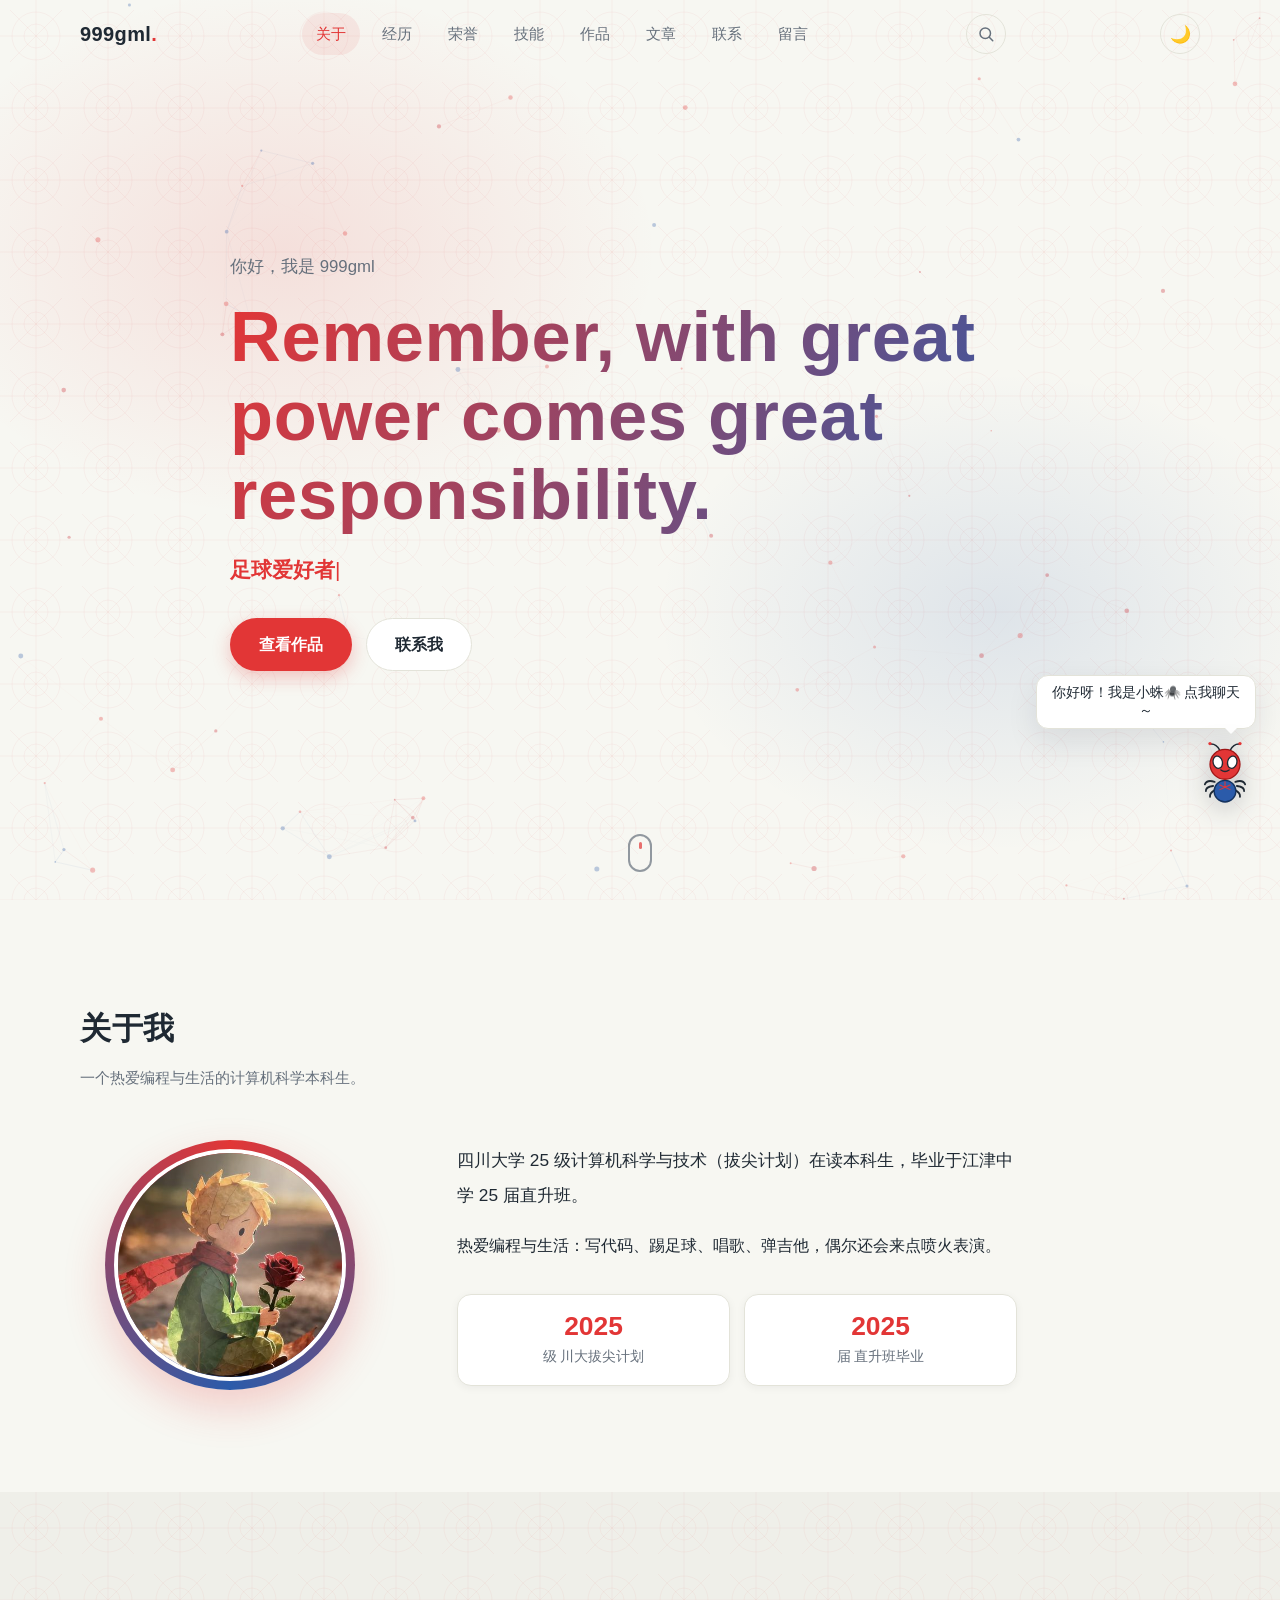
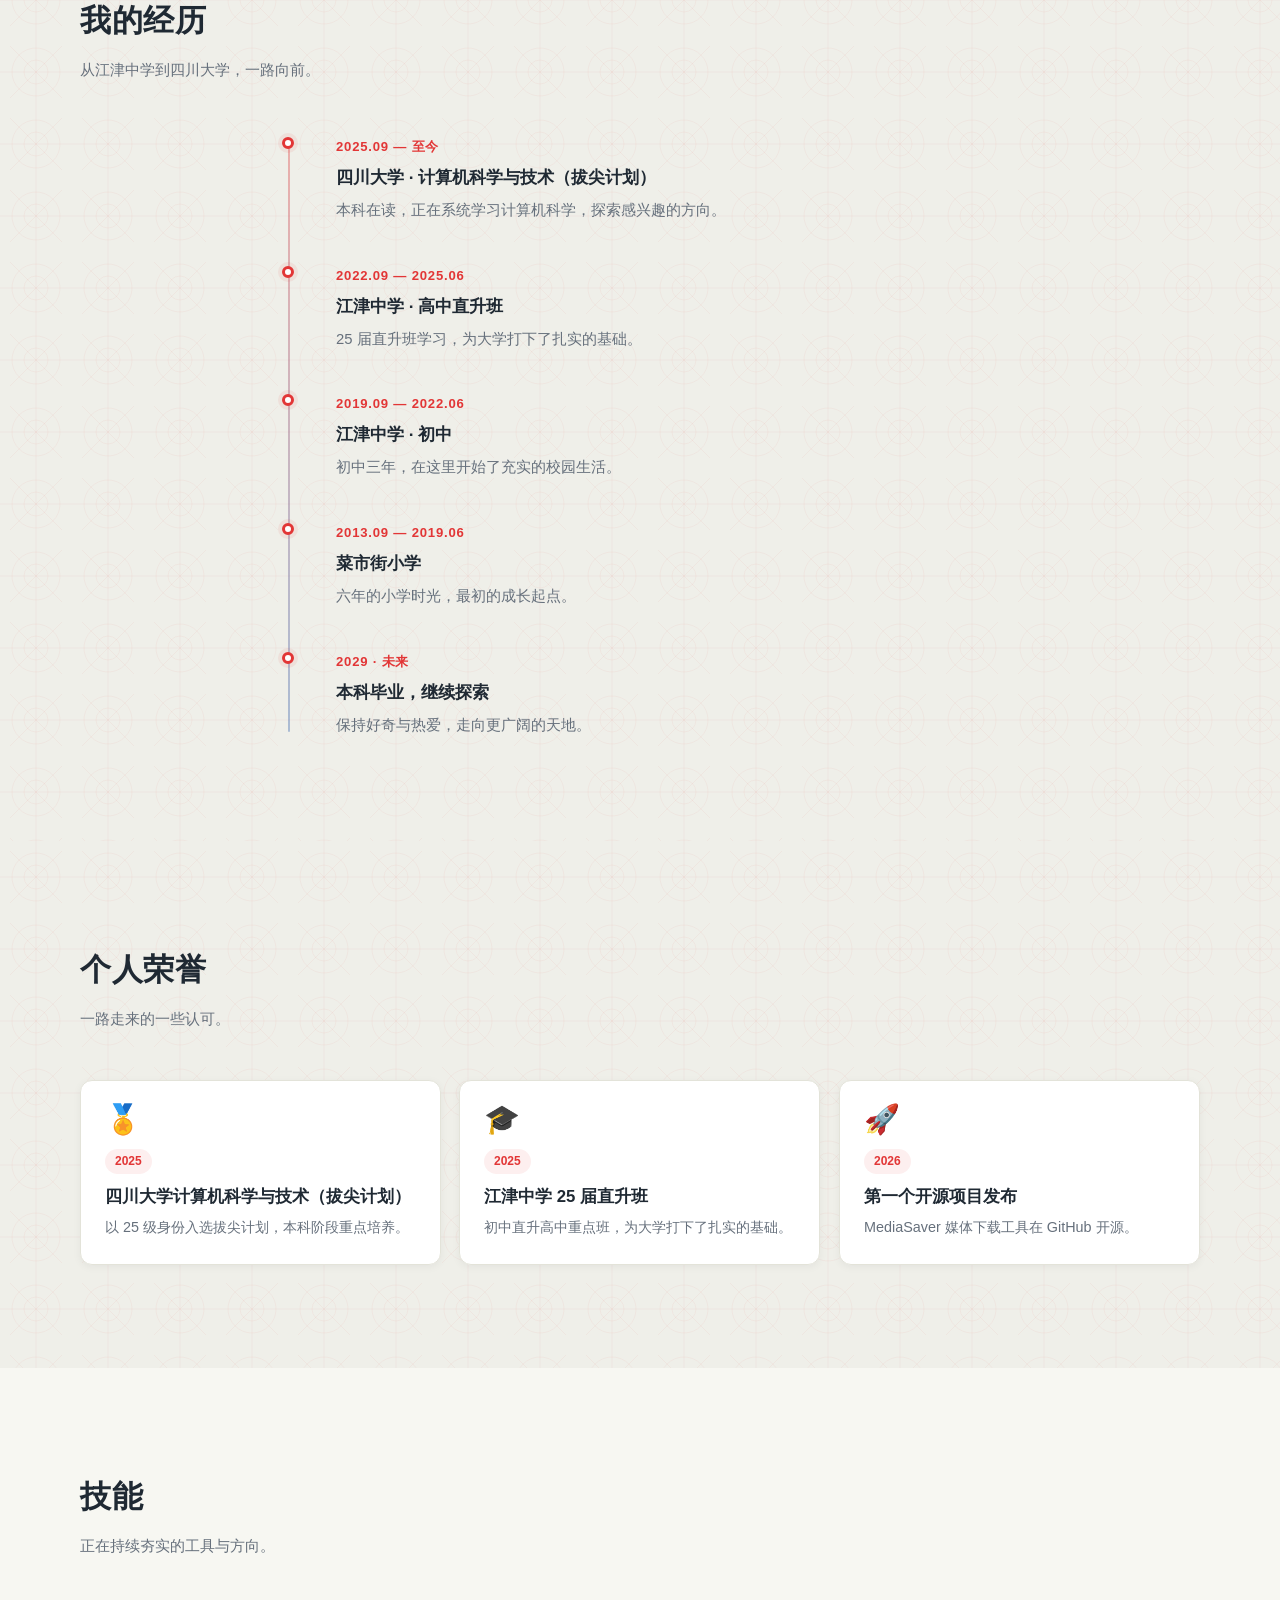
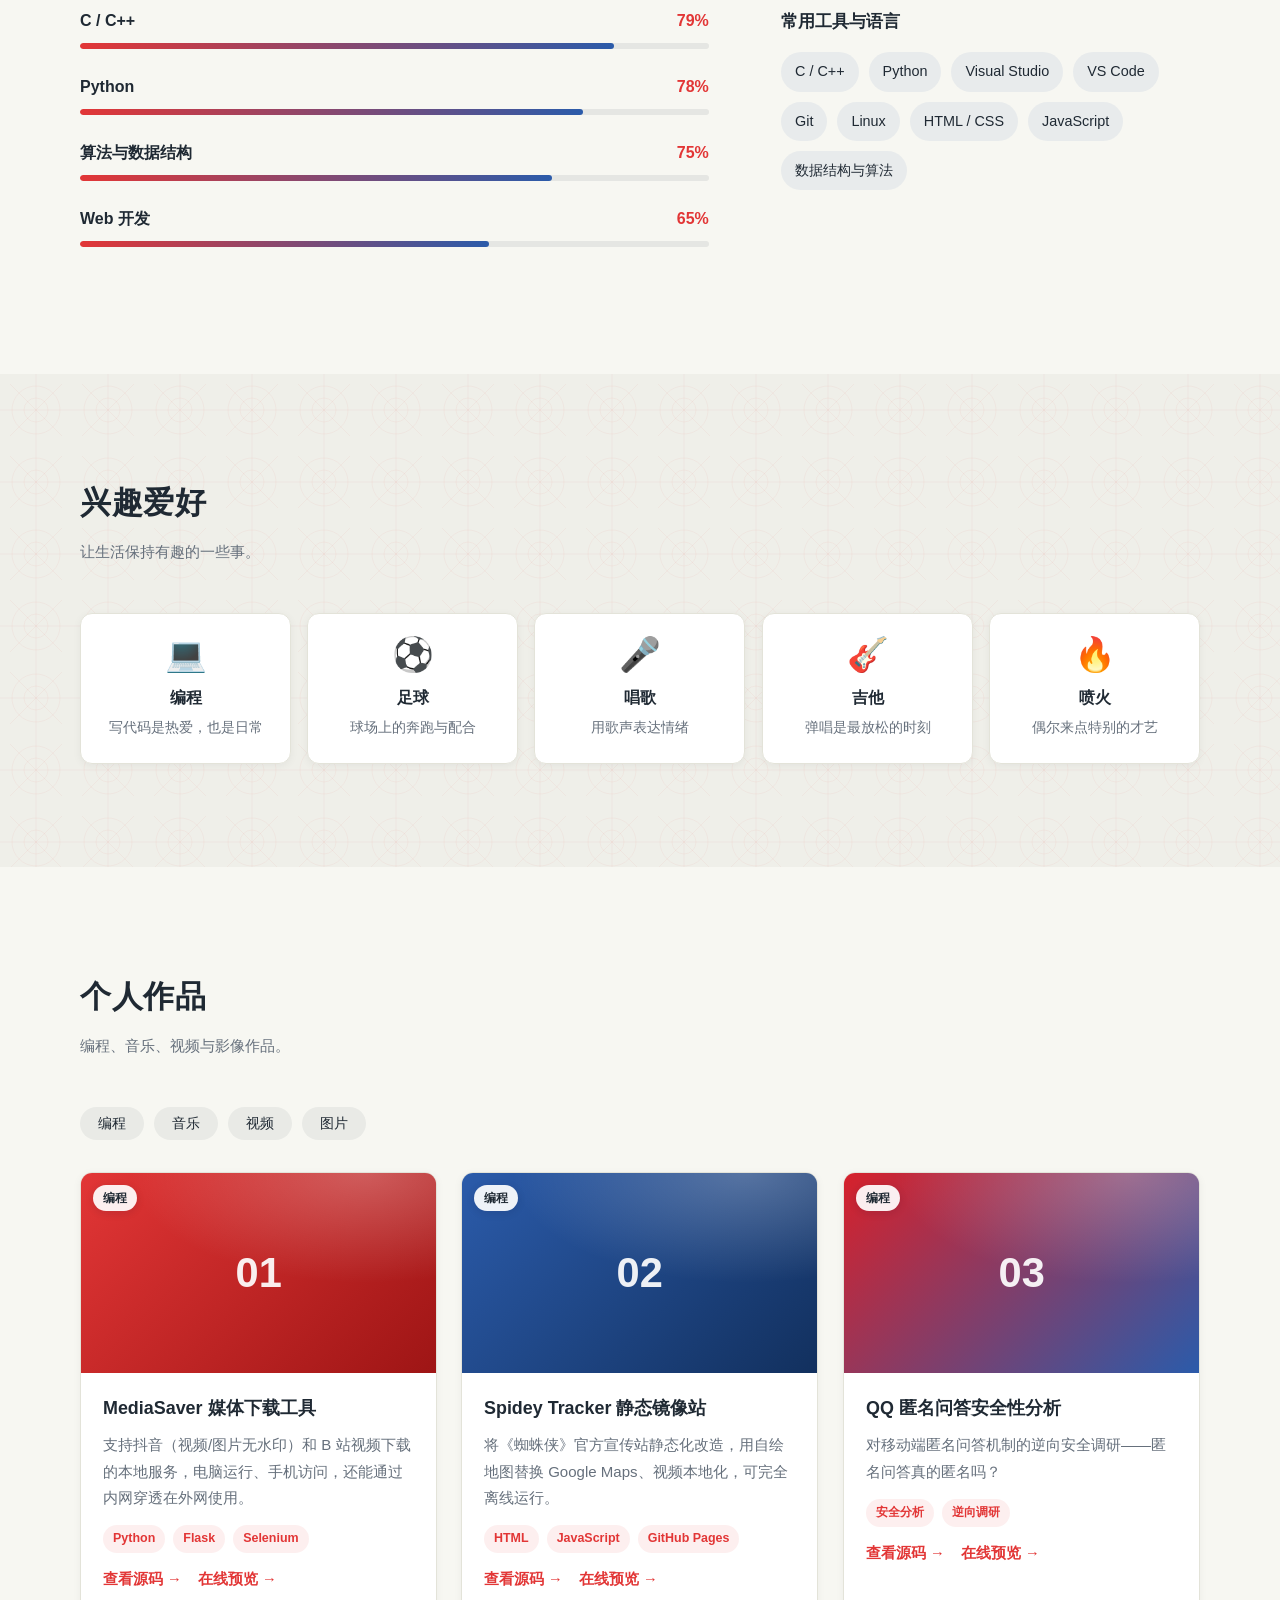
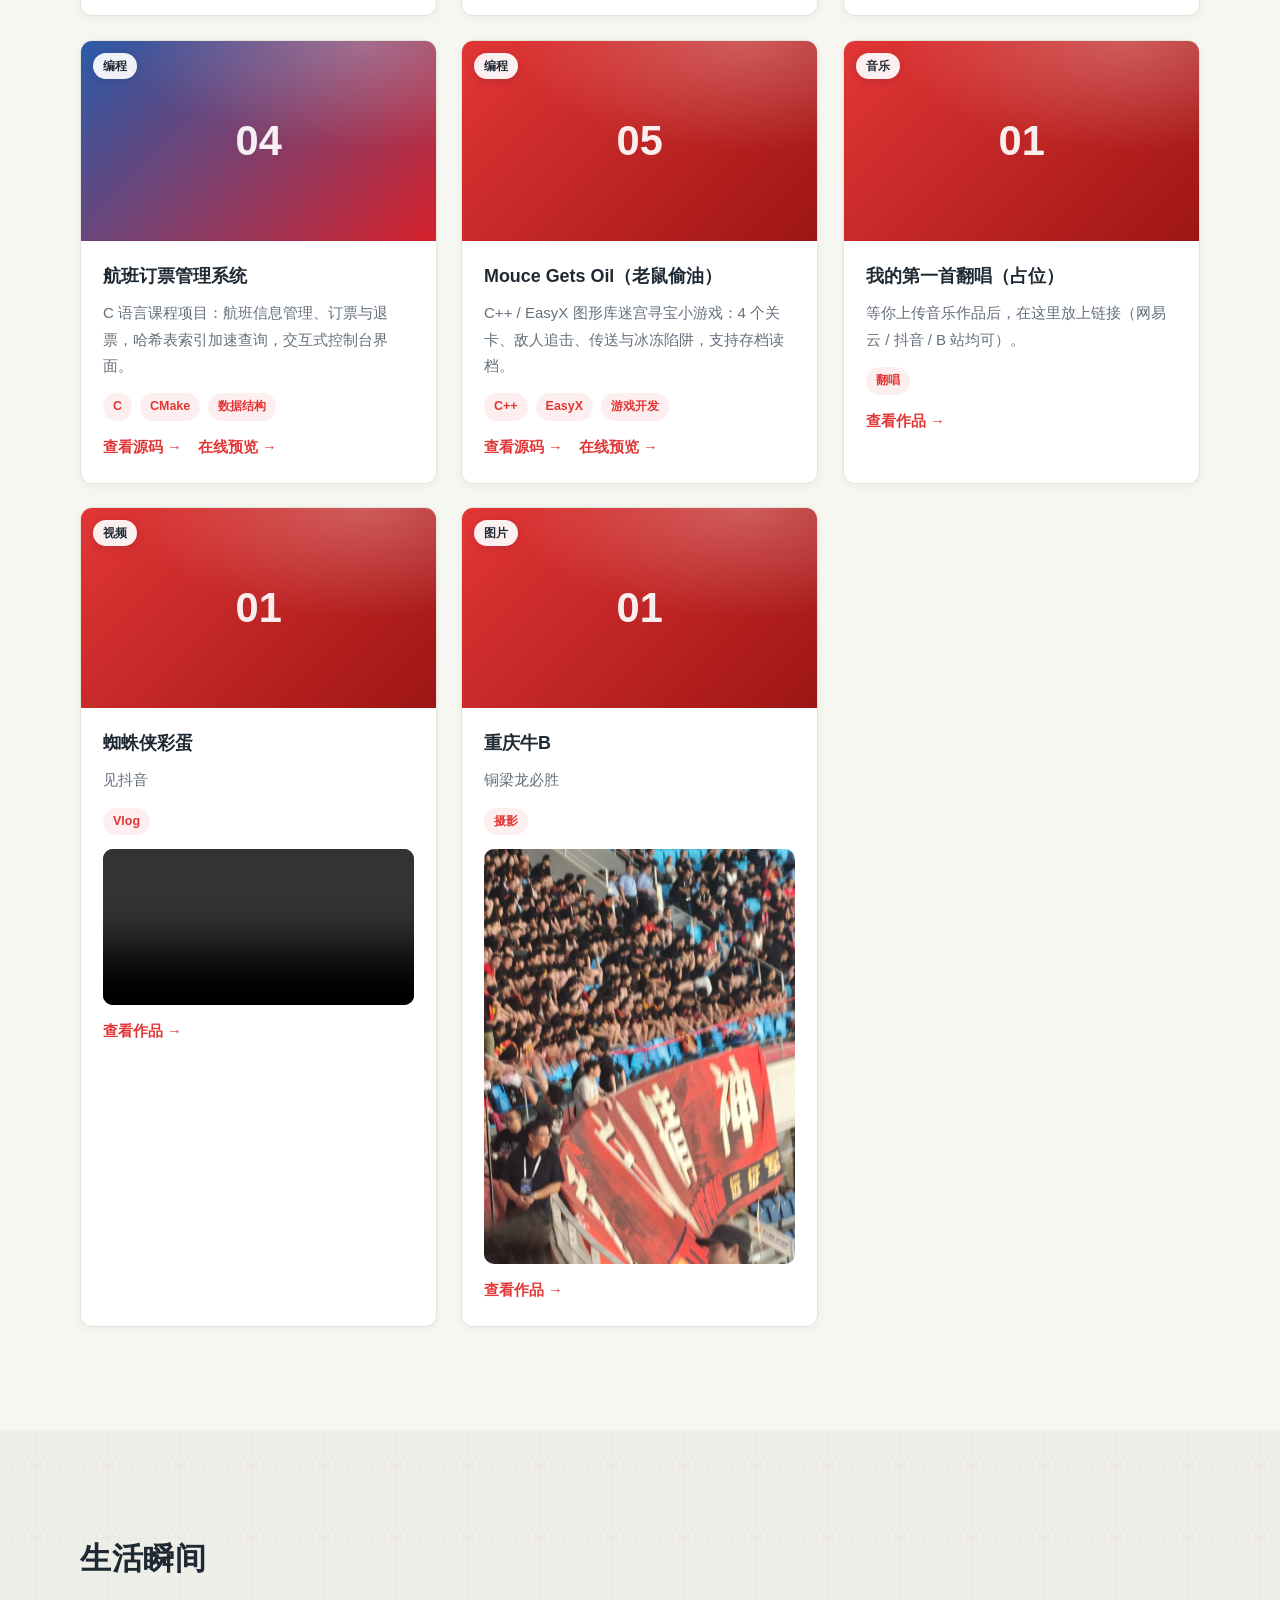
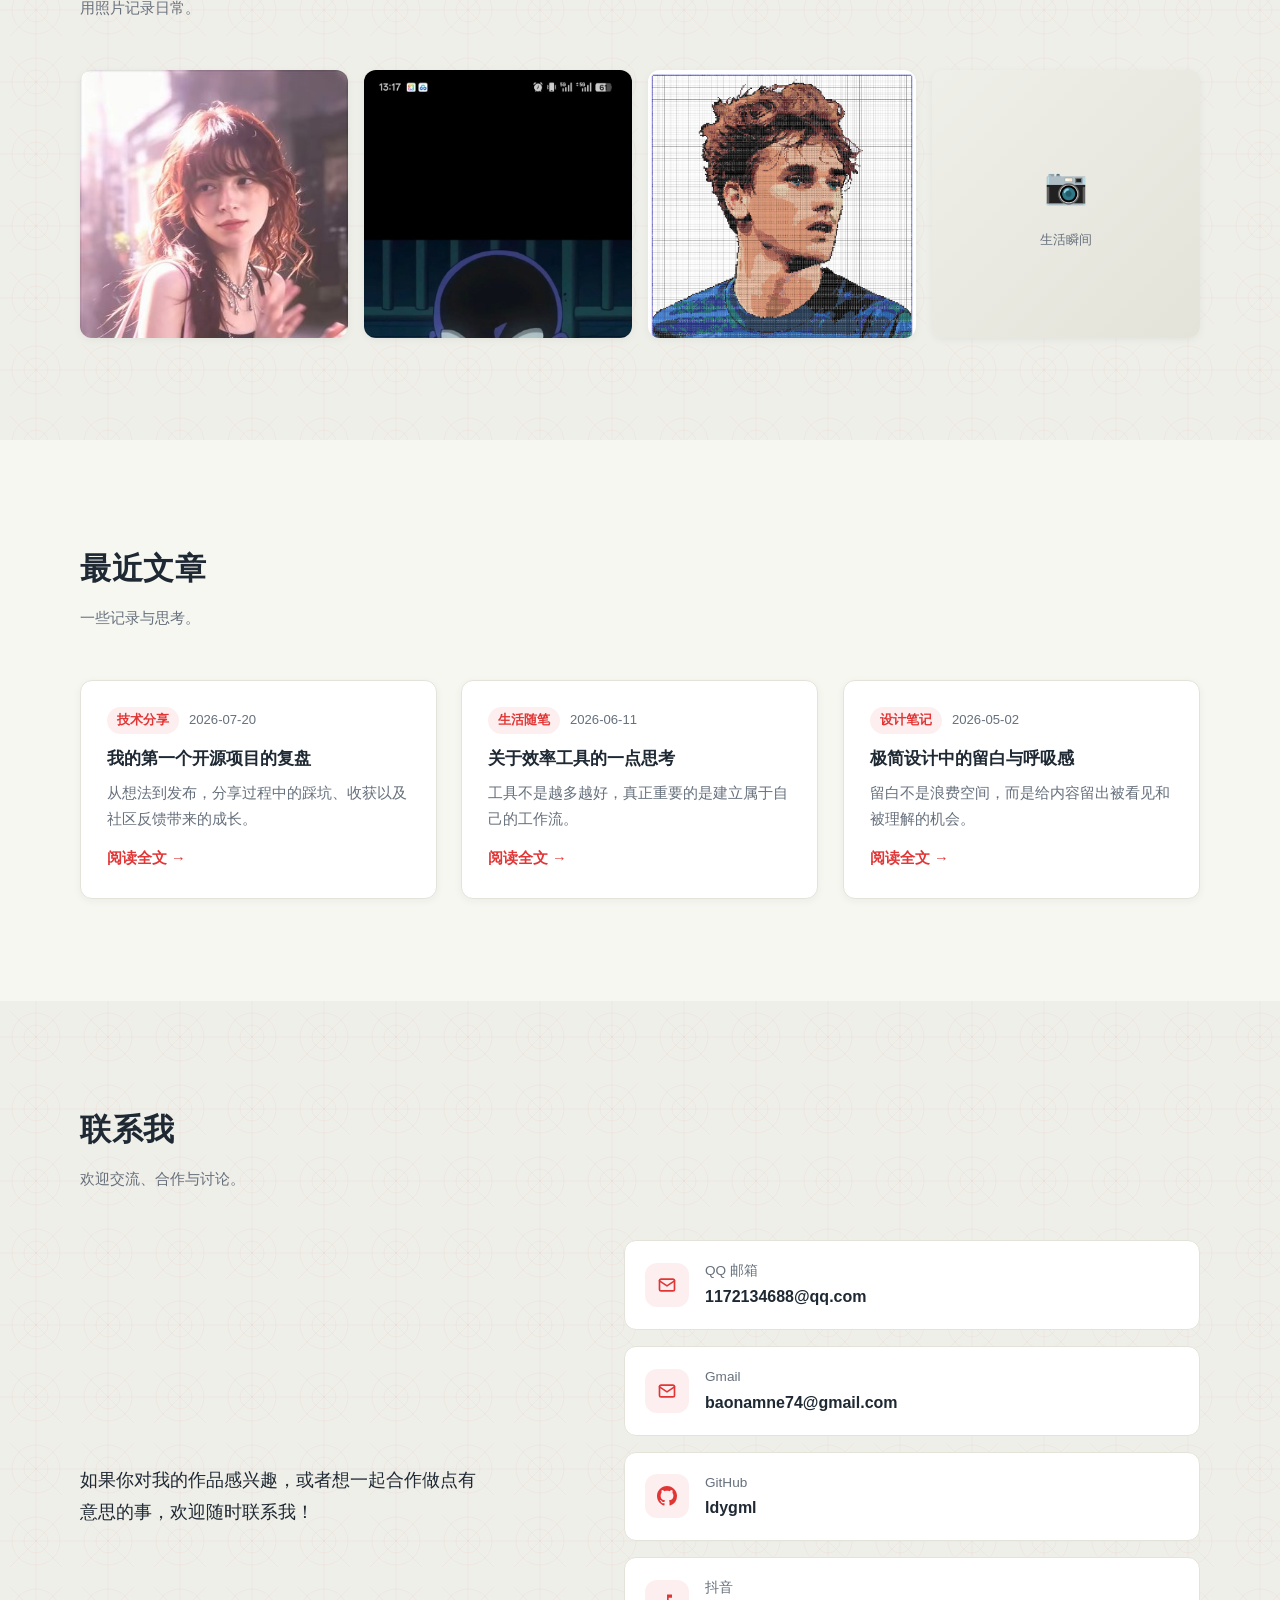
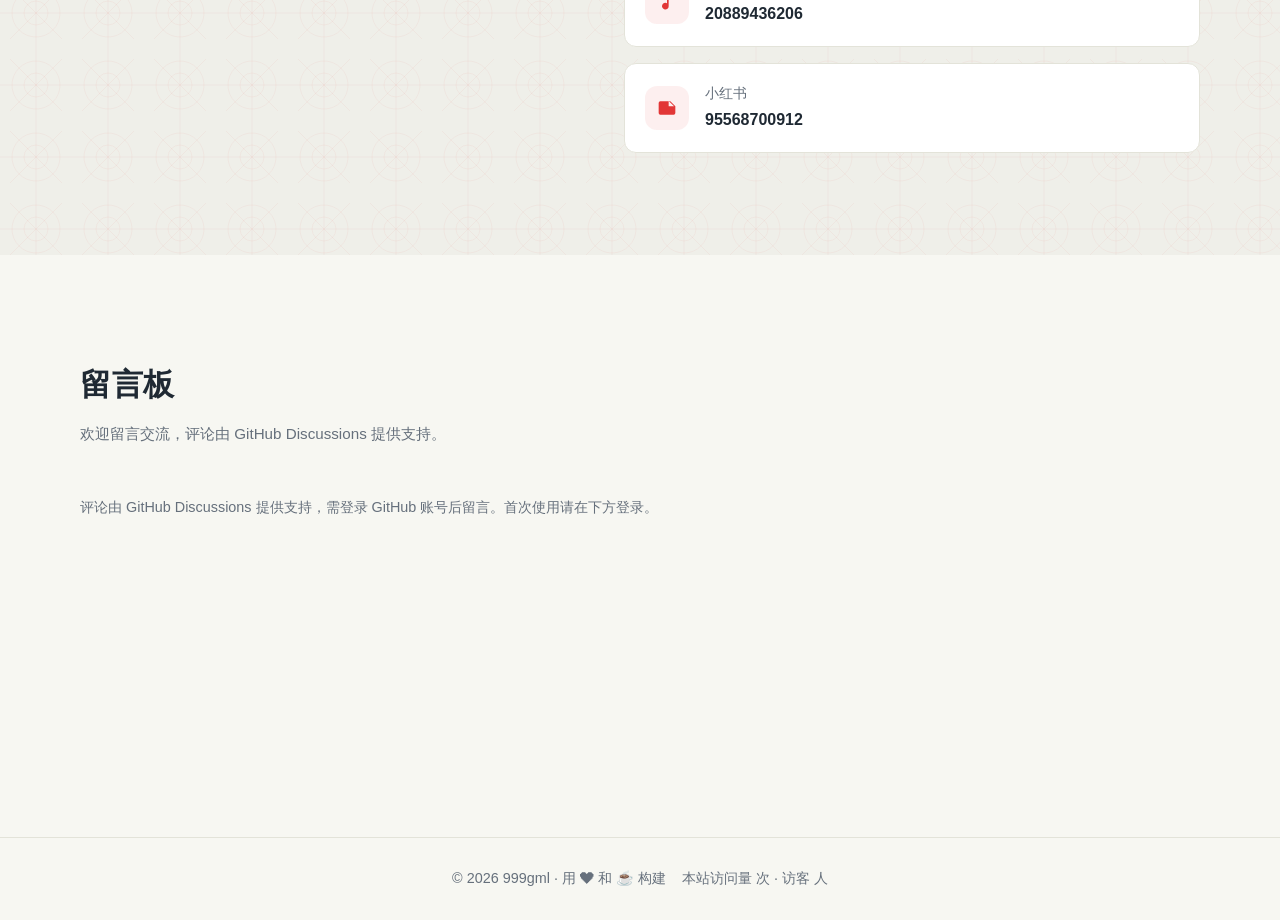
==== index.html @ 544f9c24 "Chat guide + canonical tags" ====
<!DOCTYPE html>
<html lang="zh-CN">
<head>
  <meta charset="UTF-8" />
  <meta name="viewport" content="width=device-width, initial-scale=1.0" />
  <title>999gml · 个人主页</title>
  <meta name="description" content="999gml的个人主页：关于我、技能、作品、文章与联系方式。" />
  <meta name="theme-color" content="#fafafa" />
  <link rel="canonical" href="https://ldygml.github.io/liuyanjun-website/" />
  <meta property="og:type" content="website" />
  <meta property="og:title" content="999gml · 个人主页" />
  <meta property="og:description" content="999gml的个人主页：关于我、技能、作品、文章与联系方式。" />
  <meta property="og:url" content="https://ldygml.github.io/liuyanjun-website/" />
  <meta property="og:image" content="https://ldygml.github.io/liuyanjun-website/assets/og-image.png" />
  <meta property="og:site_name" content="999gml 的个人网站" />
  <meta property="og:locale" content="zh_CN" />
  <meta name="twitter:card" content="summary_large_image" />
  <meta name="twitter:title" content="999gml · 个人主页" />
  <meta name="twitter:description" content="999gml的个人主页：关于我、技能、作品、文章与联系方式。" />
  <meta name="twitter:image" content="https://ldygml.github.io/liuyanjun-website/assets/og-image.png" />
  <script type="application/ld+json">
  {
    "@context": "https://schema.org",
    "@type": "Person",
    "name": "999gml",
    "url": "https://ldygml.github.io/liuyanjun-website/",
    "sameAs": ["https://github.com/ldygml"]
  }
  </script>
  <link rel="icon" href="data:image/svg+xml,%3Csvg xmlns='http://www.w3.org/2000/svg' viewBox='0 0 100 100'%3E%3Ccircle cx='50' cy='50' r='42' fill='%23e23636'/%3E%3C/svg%3E" />
  <link rel="stylesheet" href="css/style.css" />
</head>
<body>
  <a class="skip-link" href="#main">跳到主要内容</a>
  <div class="progress-bar" id="progressBar" aria-hidden="true"></div>

  <!-- ================= 顶部导航 ================= -->
  <header class="site-header" id="siteHeader">
    <div class="container nav-wrap">
      <a href="#top" class="logo"><span id="logo-text">999gml</span><span class="logo-dot">.</span></a>
      <button class="nav-toggle" id="navToggle" aria-label="打开菜单" aria-expanded="false">
        <span></span><span></span><span></span>
      </button>
      <nav class="site-nav" id="siteNav" aria-label="主导航">
        <ul>
          <li><a href="#about" class="nav-link active">关于</a></li>
          <li><a href="#journey" class="nav-link">经历</a></li>
          <li><a href="#honors" class="nav-link">荣誉</a></li>
          <li><a href="#skills" class="nav-link">技能</a></li>
          <li><a href="#projects" class="nav-link">作品</a></li>
          <li><a href="#blog" class="nav-link">文章</a></li>
          <li><a href="#contact" class="nav-link">联系</a></li>
          <li><a href="#guestbook" class="nav-link">留言</a></li>
        </ul>
      </nav>
      <button class="search-btn" id="searchBtn" aria-label="搜索" title="搜索（Ctrl+K）">
        <svg viewBox="0 0 24 24" fill="none" stroke="currentColor" stroke-width="2" stroke-linecap="round"><circle cx="11" cy="11" r="7"/><path d="m21 21-4.3-4.3"/></svg>
      </button>
      <button class="theme-btn" id="themeBtn" aria-label="切换深色模式" title="切换深色/浅色模式">🌙</button>
    </div>
  </header>

  <main id="main">

    <!-- ================= 首屏 Hero ================= -->
    <section class="hero" id="top">
      <div class="hero-bg-glow" aria-hidden="true"></div>
      <canvas id="particles" aria-hidden="true"></canvas>
      <div class="container hero-content">
        <p class="hero-greeting reveal" id="hero-greeting">你好，我是 999gml</p>
        <h1 class="hero-name reveal" id="hero-name">用代码与热爱，探索更大的世界。</h1>
        <p class="hero-sub reveal" id="hero-sub">Remember, with great power comes great responsibility.</p>
        <div class="hero-roles reveal" aria-live="polite">
          <span class="typed" id="typewriter"></span><span class="type-caret">|</span>
        </div>
        <div class="hero-actions reveal">
          <a href="#projects" class="btn btn-primary">查看作品</a>
          <a href="#contact" class="btn btn-ghost">联系我</a>
        </div>
      </div>
      <a href="#about" class="scroll-hint" aria-label="向下滚动">
        <span class="mouse"><span class="wheel"></span></span>
      </a>
    </section>

    <!-- ================= 关于我 ================= -->
    <section class="section" id="about">
      <div class="container">
        <div class="section-head reveal">
          <h2 id="head-about-title">关于我</h2>
          <p class="section-sub" id="head-about-sub"></p>
        </div>
        <div class="about-grid">
          <!-- 头像：照片位于 avatars/avatar.jpg，替换该文件即可更新头像 -->
          <div class="about-avatar reveal">
            <div class="avatar-wrap">
              <div class="avatar">
                <img src="avatars/avatar.jpg" alt="999gml 的头像" />
              </div>
            </div>
          </div>
          <div class="about-text reveal">
            <div id="about-paragraphs"></div>
            <div class="about-stats" id="about-stats"></div>
          </div>
        </div>
      </div>
    </section>

    <!-- ================= 我的经历 ================= -->
    <section class="section section-alt" id="journey">
      <div class="container">
        <div class="section-head reveal">
          <h2 id="head-journey-title">我的经历</h2>
          <p class="section-sub" id="head-journey-sub"></p>
        </div>
        <div class="timeline" id="timeline"></div>
      </div>
    </section>

    <!-- ================= 个人荣誉 ================= -->
    <section class="section section-alt" id="honors">
      <div class="container">
        <div class="section-head reveal">
          <h2 id="head-honors-title">个人荣誉</h2>
          <p class="section-sub" id="head-honors-sub"></p>
        </div>
        <div class="honors-grid stagger" id="honors-grid"></div>
      </div>
    </section>

    <!-- ================= 技能 ================= -->
    <section class="section" id="skills">
      <div class="container">
        <div class="section-head reveal">
          <h2 id="head-skills-title">技能</h2>
          <p class="section-sub" id="head-skills-sub"></p>
        </div>
        <div class="skills-wrap">
          <div class="skill-bars reveal" id="skill-bars"></div>
          <div class="skill-tags reveal">
            <h3 id="skills-heading">常用工具与语言</h3>
            <div class="tags" id="skill-tags"></div>
          </div>
        </div>
      </div>
    </section>

    <!-- ================= 兴趣爱好 ================= -->
    <section class="section section-alt" id="interests">
      <div class="container">
        <div class="section-head reveal">
          <h2 id="head-interests-title">兴趣爱好</h2>
          <p class="section-sub" id="head-interests-sub"></p>
        </div>
        <div class="interests-grid stagger" id="interests-grid"></div>
      </div>
    </section>

    <!-- ================= 作品 ================= -->
    <section class="section" id="projects">
      <div class="container">
        <div class="section-head reveal">
          <h2 id="head-projects-title">个人作品</h2>
          <p class="section-sub" id="head-projects-sub"></p>
        </div>
        <div class="works-filter reveal" id="work-tabs"></div>
        <div class="projects-grid stagger" id="works-grid"></div>
      </div>
    </section>

    <!-- ================= 生活瞬间 ================= -->
    <section class="section section-alt" id="gallery">
      <div class="container">
        <div class="section-head reveal">
          <h2 id="head-gallery-title">生活瞬间</h2>
          <p class="section-sub" id="head-gallery-sub"></p>
        </div>
        <div class="gallery-grid stagger" id="gallery-grid"></div>
      </div>
    </section>

    <!-- ================= 文章 ================= -->
    <section class="section" id="blog">
      <div class="container">
        <div class="section-head reveal">
          <h2 id="head-blog-title">最近文章</h2>
          <p class="section-sub" id="head-blog-sub"></p>
        </div>
        <div class="blog-grid stagger" id="blog-grid"></div>
      </div>
    </section>

    <!-- ================= 联系 ================= -->
    <section class="section section-alt" id="contact">
      <div class="container">
        <div class="section-head reveal">
          <h2 id="head-contact-title">联系我</h2>
          <p class="section-sub" id="head-contact-sub"></p>
        </div>
        <div class="contact-grid">
          <div class="contact-intro reveal">
            <p>如果你对我的作品感兴趣，或者想一起合作做点有意思的事，欢迎随时联系我！</p>
          </div>
          <div class="contact-cards reveal" id="contact-cards"></div>
        </div>
      </div>
    </section>

    <!-- ================= 留言板 ================= -->
    <section class="section" id="guestbook">
      <div class="container">
        <div class="section-head reveal">
          <h2 id="head-guestbook-title">留言板</h2>
          <p class="section-sub" id="head-guestbook-sub"></p>
        </div>
        <div class="guestbook-wrap reveal">
          <p class="guestbook-note">评论由 GitHub Discussions 提供支持，需登录 GitHub 账号后留言。首次使用请在下方登录。</p>
          <div id="giscus"></div>
        </div>
      </div>
    </section>
  </main>

  <!-- 站内搜索弹窗 -->
  <div class="search-modal" id="searchModal" aria-hidden="true">
    <div class="search-box" role="dialog" aria-label="站内搜索">
      <div class="search-input-wrap">
        <input type="text" id="searchInput" placeholder="搜索作品、文章…（Ctrl+K）" autocomplete="off" />
        <button class="search-close" id="searchClose" aria-label="关闭">×</button>
      </div>
      <div class="search-results" id="searchResults"></div>
      <p class="search-hint">Enter 打开第一条结果 · Esc 关闭</p>
    </div>
  </div>

  <!-- 图片灯箱 -->
  <div class="lightbox" id="lightbox" aria-hidden="true">
    <button class="lightbox-close" id="lightboxClose" aria-label="关闭">×</button>
    <button class="lightbox-nav prev" id="lightboxPrev" aria-label="上一张">‹</button>
    <img id="lightboxImg" alt="图片预览" />
    <button class="lightbox-nav next" id="lightboxNext" aria-label="下一张">›</button>
  </div>

  <!-- 吉祥物小蛛 -->
  <button class="mascot" id="mascotBtn" aria-label="和小蛛聊天">
    <span class="mascot-bubble" id="mascotBubble"></span>
    <svg viewBox="0 0 120 130" width="62" height="68" aria-hidden="true">
      <path d="M50 25 Q43 12 32 13" fill="none" stroke="#1f2933" stroke-width="3" stroke-linecap="round"/>
      <circle cx="31" cy="12" r="3.2" fill="#e23636"/>
      <path d="M70 25 Q77 12 88 13" fill="none" stroke="#1f2933" stroke-width="3" stroke-linecap="round"/>
      <circle cx="89" cy="12" r="3.2" fill="#e23636"/>
      <path d="M40 86 Q25 81 21 91" fill="none" stroke="#1f2933" stroke-width="3.5" stroke-linecap="round"/>
      <path d="M37 94 Q22 96 23 104" fill="none" stroke="#1f2933" stroke-width="3.5" stroke-linecap="round"/>
      <path d="M40 102 Q30 108 31 115" fill="none" stroke="#1f2933" stroke-width="3.5" stroke-linecap="round"/>
      <path d="M80 86 Q95 81 99 91" fill="none" stroke="#1f2933" stroke-width="3.5" stroke-linecap="round"/>
      <path d="M83 94 Q98 96 97 104" fill="none" stroke="#1f2933" stroke-width="3.5" stroke-linecap="round"/>
      <path d="M80 102 Q90 108 89 115" fill="none" stroke="#1f2933" stroke-width="3.5" stroke-linecap="round"/>
      <circle cx="60" cy="104" r="21" fill="#2b5baa" stroke="#14325e" stroke-width="2.5"/>
      <path d="M60 86v11M50 92l20 9M70 92l-20 9" fill="none" stroke="#e23636" stroke-width="2" stroke-linecap="round"/>
      <circle cx="60" cy="52" r="29" fill="#e23636" stroke="#9e1515" stroke-width="2.5"/>
      <ellipse cx="46" cy="48" rx="9" ry="12" transform="rotate(-14 46 48)" fill="#ffffff" stroke="#1f2933" stroke-width="2.5"/>
      <ellipse cx="74" cy="48" rx="9" ry="12" transform="rotate(14 74 48)" fill="#ffffff" stroke="#1f2933" stroke-width="2.5"/>
      <path d="M52 63 Q60 69 68 63" fill="none" stroke="#1f2933" stroke-width="2.5" stroke-linecap="round"/>
    </svg>
  </button>

  <!-- 聊天面板 -->
  <div class="chat-panel" id="chatPanel" aria-hidden="true">
    <div class="chat-head">
      <span class="chat-avatar" aria-hidden="true">🕷️</span>
      <div>
        <strong id="chatName">小蛛</strong>
        <span class="chat-status"> 在线</span>
      </div>
      <button class="chat-close" id="chatClose" aria-label="关闭聊天">×</button>
    </div>
    <div class="chat-msgs" id="chatMsgs"></div>
    <div class="chat-input-wrap">
      <input type="text" id="chatInput" placeholder="和小蛛说点什么…" autocomplete="off" />
      <button id="chatSend">发送</button>
    </div>
  </div>

  <!-- ================= 页脚 ================= -->
  <footer class="site-footer">
    <div class="container footer-wrap">
      <p>© <span id="year">2026</span> <span id="footer-name">999gml</span> · 用 ❤ 和 ☕ 构建</p>
      <p class="site-stats">
        <span id="busuanzi_container_site_pv">本站访问量 <span id="busuanzi_value_site_pv"></span> 次</span>
        ·
        <span id="busuanzi_container_site_uv">访客 <span id="busuanzi_value_site_uv"></span> 人</span>
      </p>
      <button class="to-top" id="toTop" aria-label="回到顶部">↑</button>
    </div>
  </footer>

  <!-- 留言板：GitHub Discussions 评论 -->
  <script src="https://giscus.app/client.js"
    data-repo="ldygml/website-guestbook"
    data-repo-id="R_kgDOTttJ2w"
    data-category="General"
    data-category-id="DIC_kwDOTttJ284DCp6D"
    data-mapping="pathname"
    data-strict="0"
    data-reactions-enabled="1"
    data-emit-metadata="0"
    data-input-position="bottom"
    data-theme="light"
    data-lang="zh-CN"
    crossorigin="anonymous"
    async>
  </script>

  <!-- 访客统计 -->
  <script async src="https://busuanzi.ibruce.info/busuanzi/2.3/busuanzi.pure.mini.js"></script>

  <script src="js/content.js"></script>
  <script src="js/main.js"></script>
  <script src="js/chat.js"></script>
</body>
</html>
---- css/style.css ----
/* ============================================================
   个人网站样式表
   简约风 · 响应式 · 动效集中在滚动与悬停
   配色等变量在 :root 中统一调整
   ============================================================ */

/* ---------- 变量 ---------- */
:root {
  --bg: #f7f7f2;
  --bg-soft: #efefe9;
  --card: #ffffff;
  --text: #1f2933;
  --text-soft: #66707c;
  --border: #e3e3d9;
  --accent: #e23636;
  --accent-2: #2b5baa;
  --accent-rgb: 226, 54, 54;
  --accent-soft: rgba(var(--accent-rgb), 0.08);
  --shadow-sm: 0 2px 8px rgba(20, 20, 40, 0.05);
  --shadow-md: 0 12px 32px rgba(20, 20, 40, 0.09);
  --radius: 12px;
  --max-w: 1120px;
  --header-h: 68px;
  --ease: cubic-bezier(0.22, 1, 0.36, 1);
  --header-bg: rgba(250, 250, 250, 0.82);
  --chip-bg: rgba(31, 41, 51, 0.06);
  --tag-bg: rgba(43, 91, 170, 0.07);
  --tag-bg-hover: rgba(43, 91, 170, 0.14);
  --track-bg: rgba(31, 41, 51, 0.08);
  --web: url("data:image/svg+xml,%3Csvg xmlns='http://www.w3.org/2000/svg' width='72' height='72'%3E%3Cg fill='none' stroke='%23e23636' stroke-opacity='0.05'%3E%3Cpath d='M36 0v72M0 36h72M10 10l52 52M62 10L10 62'/%3E%3Ccircle cx='36' cy='36' r='12'/%3E%3Ccircle cx='36' cy='36' r='24'/%3E%3C/g%3E%3C/svg%3E");
  --font-sans: "PingFang SC", "Hiragino Sans GB", "Microsoft YaHei",
    "Noto Sans SC", -apple-system, BlinkMacSystemFont, "Segoe UI", sans-serif;
}

/* 深色模式（蜘蛛侠暗夜版） */
html[data-theme="dark"] {
  --bg: #14161a;
  --bg-soft: #1b1e23;
  --card: #1f2329;
  --text: #e8e6e0;
  --text-soft: #9aa0a8;
  --border: #2c3138;
  --accent: #e23636;
  --accent-2: #5b8def;
  --accent-soft: rgba(226, 54, 54, 0.12);
  --header-bg: rgba(20, 22, 26, 0.82);
  --chip-bg: rgba(255, 255, 255, 0.07);
  --tag-bg: rgba(91, 141, 239, 0.12);
  --tag-bg-hover: rgba(91, 141, 239, 0.22);
  --track-bg: rgba(255, 255, 255, 0.1);
}

/* ---------- 基础 ---------- */
*, *::before, *::after { box-sizing: border-box; }

html { scroll-behavior: smooth; }

body {
  margin: 0;
  background: var(--bg);
  color: var(--text);
  font-family: var(--font-sans);
  font-size: 16px;
  line-height: 1.75;
  -webkit-font-smoothing: antialiased;
}

img { max-width: 100%; display: block; }
a { color: inherit; text-decoration: none; }
ul { list-style: none; margin: 0; padding: 0; }
h1, h2, h3, p { margin: 0; }

::selection { background: rgba(var(--accent-rgb), 0.18); }

:focus-visible {
  outline: 2px solid var(--accent);
  outline-offset: 3px;
  border-radius: 4px;
}

.skip-link {
  position: absolute;
  left: -999px;
  top: 0;
  z-index: 200;
  background: var(--accent);
  color: #fff;
  padding: 10px 18px;
  border-radius: 0 0 8px 0;
}
.skip-link:focus { left: 0; }

.container {
  width: min(var(--max-w), 92vw);
  margin-inline: auto;
}

/* 顶部阅读进度条 */
.progress-bar {
  position: fixed;
  top: 0;
  left: 0;
  height: 3px;
  width: 0;
  background: linear-gradient(90deg, var(--accent), var(--accent-2));
  z-index: 120;
  transition: width 0.1s linear;
}

/* ---------- 导航 ---------- */
.site-header {
  position: fixed;
  inset: 0 0 auto 0;
  z-index: 100;
  height: var(--header-h);
  transition: background 0.35s var(--ease), box-shadow 0.35s var(--ease),
    backdrop-filter 0.35s var(--ease);
}

.site-header.scrolled {
  background: var(--header-bg);
  backdrop-filter: blur(14px);
  -webkit-backdrop-filter: blur(14px);
  box-shadow: 0 1px 0 var(--border), 0 8px 24px rgba(20, 20, 40, 0.04);
}

.nav-wrap {
  height: var(--header-h);
  display: flex;
  align-items: center;
  justify-content: space-between;
}

.logo {
  font-size: 1.25rem;
  font-weight: 700;
  letter-spacing: 0.02em;
}
.logo-dot { color: var(--accent); }

.site-nav ul { display: flex; gap: 8px; }

.nav-link {
  display: inline-block;
  padding: 8px 14px;
  border-radius: 999px;
  color: var(--text-soft);
  font-size: 0.95rem;
  font-weight: 500;
  transition: color 0.25s, background 0.25s;
}
.nav-link:hover { color: var(--text); }
.nav-link.active { color: var(--accent); background: var(--accent-soft); }

/* 汉堡按钮（移动端显示） */
.nav-toggle {
  display: none;
  width: 42px;
  height: 42px;
  padding: 0;
  border: none;
  background: transparent;
  cursor: pointer;
  flex-direction: column;
  align-items: center;
  justify-content: center;
  gap: 5px;
}
.nav-toggle span {
  display: block;
  width: 22px;
  height: 2px;
  background: var(--text);
  border-radius: 2px;
  transition: transform 0.35s var(--ease), opacity 0.25s;
}
.nav-toggle.active span:nth-child(1) { transform: translateY(7px) rotate(45deg); }
.nav-toggle.active span:nth-child(2) { opacity: 0; }
.nav-toggle.active span:nth-child(3) { transform: translateY(-7px) rotate(-45deg); }

/* 搜索按钮 */
.search-btn {
  width: 40px;
  height: 40px;
  border-radius: 50%;
  border: 1px solid var(--border);
  background: transparent;
  color: var(--text-soft);
  cursor: pointer;
  display: grid;
  place-items: center;
  transition: all 0.3s var(--ease);
  flex-shrink: 0;
}
.search-btn svg { width: 18px; height: 18px; }
.search-btn:hover { color: var(--accent); border-color: var(--accent); transform: translateY(-2px); }

/* 主题切换按钮 */
.theme-btn {
  width: 40px;
  height: 40px;
  border-radius: 50%;
  border: 1px solid var(--border);
  background: transparent;
  color: var(--text-soft);
  cursor: pointer;
  display: grid;
  place-items: center;
  font-size: 17px;
  transition: all 0.3s var(--ease);
  flex-shrink: 0;
  margin-left: 10px;
}
.theme-btn:hover { color: var(--accent); border-color: var(--accent); transform: translateY(-2px); }

/* ---------- 按钮 ---------- */
.btn {
  display: inline-flex;
  align-items: center;
  justify-content: center;
  gap: 8px;
  padding: 12px 28px;
  border-radius: 999px;
  font-size: 0.98rem;
  font-weight: 600;
  border: 1px solid transparent;
  cursor: pointer;
  transition: transform 0.3s var(--ease), box-shadow 0.3s var(--ease),
    color 0.3s, background 0.3s, border-color 0.3s;
}

.btn-primary {
  background: var(--accent);
  color: #fff;
  box-shadow: 0 6px 18px rgba(var(--accent-rgb), 0.28);
}
.btn-primary:hover {
  transform: translateY(-2px);
  box-shadow: 0 10px 24px rgba(var(--accent-rgb), 0.36);
}

.btn-ghost {
  background: var(--card);
  border-color: var(--border);
  color: var(--text);
}
.btn-ghost:hover {
  transform: translateY(-2px);
  border-color: var(--accent);
  color: var(--accent);
}

/* ---------- 首屏 Hero ---------- */
.hero {
  position: relative;
  min-height: 100svh;
  display: flex;
  align-items: center;
  overflow: hidden;
  padding: 120px 0 96px;
}
.hero::before {
  content: "";
  position: absolute;
  inset: 0;
  background-image: var(--web);
  pointer-events: none;
  z-index: 0;
}

.hero-bg-glow {
  position: absolute;
  inset: 0;
  pointer-events: none;
  background:
    radial-gradient(42% 42% at 22% 28%, rgba(226, 54, 54, 0.12), transparent 70%),
    radial-gradient(38% 38% at 78% 68%, rgba(43, 91, 170, 0.12), transparent 70%);
  animation: glow-drift 14s ease-in-out infinite alternate;
}
@keyframes glow-drift {
  from { transform: translate3d(-2%, -1%, 0) scale(1); }
  to   { transform: translate3d(2%, 2%, 0) scale(1.08); }
}

#particles {
  position: absolute;
  inset: 0;
  width: 100%;
  height: 100%;
  opacity: 0.55;
  z-index: 1;
}

.hero-content {
  position: relative;
  z-index: 2;
  width: 100%;
  max-width: 820px;
  text-align: left;
}

.hero-greeting {
  color: var(--text-soft);
  font-size: 1.05rem;
  margin-bottom: 16px;
}

.hero-name {
  font-size: clamp(2.7rem, 6.5vw, 4.4rem);
  font-weight: 800;
  letter-spacing: 0.01em;
  line-height: 1.12;
  background: linear-gradient(120deg, var(--accent), var(--accent-2));
  -webkit-background-clip: text;
  background-clip: text;
  -webkit-text-fill-color: transparent;
  margin-bottom: 18px;
}

.hero-roles {
  font-size: clamp(1.05rem, 2.5vw, 1.3rem);
  color: var(--accent);
  font-weight: 600;
  min-height: 1.6em;
  margin-bottom: 30px;
}
.type-caret { animation: blink 1s steps(1) infinite; font-weight: 400; }
@keyframes blink { 50% { opacity: 0; } }

.hero-sub {
  color: var(--text-soft);
  max-width: 560px;
  margin: 0 0 14px;
  font-size: 1.08rem;
}

.hero-actions {
  display: flex;
  gap: 14px;
  justify-content: flex-start;
  flex-wrap: wrap;
}

.scroll-hint {
  position: absolute;
  left: 50%;
  bottom: 28px;
  transform: translateX(-50%);
  z-index: 2;
}
.mouse {
  display: block;
  width: 24px;
  height: 38px;
  border: 2px solid var(--text-soft);
  border-radius: 14px;
  position: relative;
  opacity: 0.7;
}
.wheel {
  position: absolute;
  left: 50%;
  top: 6px;
  width: 3px;
  height: 7px;
  margin-left: -1.5px;
  border-radius: 2px;
  background: var(--accent);
  animation: wheel 1.8s var(--ease) infinite;
}
@keyframes wheel {
  0%   { transform: translateY(0); opacity: 1; }
  70%  { transform: translateY(12px); opacity: 0; }
  100% { transform: translateY(12px); opacity: 0; }
}

/* ---------- 通用区块 ---------- */
.section { padding: clamp(64px, 8vw, 104px) 0; }
.section-alt {
  background: var(--bg-soft);
  position: relative;
}
.section-alt::before {
  content: "";
  position: absolute;
  inset: 0;
  background-image: var(--web);
  pointer-events: none;
}
.section-alt .container { position: relative; z-index: 1; }

.section-head {
  text-align: left;
  margin-bottom: clamp(32px, 4vw, 48px);
}
.section-head h2 {
  font-size: clamp(1.55rem, 3vw, 1.95rem);
  font-weight: 700;
  letter-spacing: 0.02em;
}
.section-sub {
  margin-top: 8px;
  color: var(--text-soft);
  font-size: 0.95rem;
}

section[id] { scroll-margin-top: calc(var(--header-h) + 12px); }

/* ---------- 滚动显现 ---------- */
.reveal {
  opacity: 0;
  transform: translateY(26px);
  transition: opacity 0.8s var(--ease), transform 0.8s var(--ease);
  will-change: opacity, transform;
}
.reveal.visible { opacity: 1; transform: none; }

/* ---------- 关于我 ---------- */
.about-grid {
  display: grid;
  grid-template-columns: 300px 1fr;
  gap: clamp(36px, 6vw, 80px);
  align-items: center;
}

.about-avatar { display: flex; justify-content: center; }

.avatar-wrap {
  width: 250px;
  height: 250px;
  border-radius: 50%;
  padding: 9px;
  background: conic-gradient(from 0deg, var(--accent), var(--accent-2), var(--accent));
  box-shadow: 0 18px 42px rgba(var(--accent-rgb), 0.22);
}

.avatar {
  width: 100%;
  height: 100%;
  border-radius: 50%;
  border: 4px solid var(--card);
  position: relative;
  overflow: hidden;
}
.avatar img {
  width: 100%;
  height: 100%;
  object-fit: cover;
  position: relative;
}
.avatar::after {
  content: "";
  position: absolute;
  inset: -30%;
  background: linear-gradient(115deg, transparent 30%, rgba(255, 255, 255, 0.28) 48%, transparent 62%);
  animation: shimmer 3.5s ease-in-out infinite;
}
@keyframes shimmer {
  0%, 100% { transform: translateX(-30%); }
  50%      { transform: translateX(30%); }
}

.about-text { max-width: 560px; }

.about-text p {
  margin-bottom: 18px;
  color: var(--text);
  line-height: 2;
}
.about-text p:first-child {
  font-size: 1.08rem;
}
.about-text strong { color: var(--accent); }

.about-stats {
  display: grid;
  grid-template-columns: repeat(auto-fit, minmax(150px, 1fr));
  gap: 14px;
  margin-top: 32px;
}
.stat {
  background: var(--card);
  border: 1px solid var(--border);
  border-radius: 14px;
  padding: 16px 10px;
  text-align: center;
  box-shadow: var(--shadow-sm);
  transition: transform 0.3s var(--ease), box-shadow 0.3s var(--ease),
    border-color 0.3s;
}
.stat:hover {
  transform: translateY(-3px);
  box-shadow: var(--shadow-md);
  border-color: rgba(var(--accent-rgb), 0.3);
}
.stat-num {
  font-size: 1.65rem;
  font-weight: 800;
  line-height: 1.2;
  color: var(--accent);
  display: block;
}
.stat-label {
  color: var(--text-soft);
  font-size: 0.85rem;
  display: block;
  margin-top: 2px;
}

/* ---------- 技能 ---------- */
.skills-wrap {
  display: grid;
  grid-template-columns: 1.2fr 0.8fr;
  gap: clamp(32px, 6vw, 72px);
  align-items: start;
}

.skill-row { margin-bottom: 24px; }
.skill-meta {
  display: flex;
  justify-content: space-between;
  margin-bottom: 8px;
  font-weight: 600;
}
.skill-percent {
  color: var(--accent);
  font-variant-numeric: tabular-nums;
}
.skill-track {
  height: 6px;
  border-radius: 999px;
  background: var(--track-bg);
  overflow: hidden;
}
.skill-fill {
  height: 100%;
  width: 0;
  border-radius: 999px;
  background: linear-gradient(90deg, var(--accent), var(--accent-2));
  transition: width 1.2s var(--ease);
}

.skill-tags h3 {
  font-size: 1.05rem;
  font-weight: 700;
  margin-bottom: 16px;
}
.tags { display: flex; flex-wrap: wrap; gap: 10px; }
.tag {
  padding: 7px 14px;
  border-radius: 999px;
  font-size: 0.9rem;
  font-weight: 500;
  background: var(--tag-bg);
  border: none;
  color: var(--text);
  transition: all 0.3s var(--ease);
  cursor: default;
}
.tag:hover {
  background: var(--tag-bg-hover);
  color: var(--accent);
  transform: translateY(-2px);
}

/* ---------- 我的经历（时间线） ---------- */
.timeline {
  position: relative;
  max-width: 720px;
  margin: 0 auto;
  padding-left: 30px;
}
.timeline::before {
  content: "";
  position: absolute;
  left: 8px;
  top: 6px;
  bottom: 6px;
  width: 2px;
  border-radius: 2px;
  background: linear-gradient(180deg, var(--accent), var(--accent-2));
  opacity: 0.35;
}
.timeline-item {
  position: relative;
  padding: 0 0 38px 26px;
}
.timeline-item:last-child { padding-bottom: 0; }
.timeline-item::before {
  content: "";
  position: absolute;
  left: -28px;
  top: 5px;
  width: 12px;
  height: 12px;
  border-radius: 50%;
  background: var(--card);
  border: 3px solid var(--accent);
  box-shadow: 0 0 0 4px var(--accent-soft);
}
.timeline-period {
  font-size: 0.82rem;
  font-weight: 600;
  letter-spacing: 0.06em;
  color: var(--accent);
}
.timeline-item h3 {
  font-size: 1.08rem;
  margin: 5px 0 6px;
  line-height: 1.5;
}
.timeline-item p {
  margin: 0;
  color: var(--text-soft);
  font-size: 0.93rem;
}

/* ---------- 兴趣爱好 ---------- */
.interests-grid {
  display: grid;
  grid-template-columns: repeat(5, 1fr);
  gap: 16px;
}
.interest-card {
  background: var(--card);
  border: 1px solid var(--border);
  border-radius: var(--radius);
  padding: 24px 16px;
  text-align: center;
  box-shadow: var(--shadow-sm);
  transition: transform 0.4s var(--ease), box-shadow 0.4s var(--ease),
    border-color 0.3s;
}
.interest-card:hover {
  transform: translateY(-6px);
  box-shadow: var(--shadow-md);
  border-color: rgba(var(--accent-rgb), 0.3);
}
.interest-icon {
  display: block;
  font-size: 2.1rem;
  line-height: 1;
  margin-bottom: 12px;
}
.interest-name {
  font-weight: 700;
  margin-bottom: 4px;
}
.interest-desc {
  font-size: 0.85rem;
  color: var(--text-soft);
}

/* ---------- 个人荣誉 ---------- */
.honors-grid {
  display: grid;
  grid-template-columns: repeat(auto-fit, minmax(260px, 1fr));
  gap: 18px;
}
.honor-card {
  background: var(--card);
  border: 1px solid var(--border);
  border-radius: var(--radius);
  padding: 24px;
  box-shadow: var(--shadow-sm);
  transition: transform 0.4s var(--ease), box-shadow 0.4s var(--ease),
    border-color 0.3s;
}
.honor-card:hover {
  transform: translateY(-5px);
  box-shadow: var(--shadow-md);
  border-color: rgba(var(--accent-rgb), 0.3);
}
.honor-icon {
  font-size: 1.8rem;
  line-height: 1;
  display: block;
  margin-bottom: 12px;
}
.honor-date {
  display: inline-block;
  font-size: 0.75rem;
  font-weight: 600;
  color: var(--accent);
  background: var(--accent-soft);
  padding: 2px 10px;
  border-radius: 999px;
  margin-bottom: 10px;
}
.honor-card h3 {
  font-size: 1.05rem;
  margin-bottom: 6px;
  line-height: 1.5;
}
.honor-card p {
  color: var(--text-soft);
  font-size: 0.9rem;
  margin: 0;
}

/* ---------- 生活瞬间（相册） ---------- */
.gallery-grid {
  display: grid;
  grid-template-columns: repeat(4, 1fr);
  gap: 16px;
}
.gallery-item {
  aspect-ratio: 1;
  border-radius: var(--radius);
  overflow: hidden;
  position: relative;
  background: linear-gradient(135deg, var(--bg-soft), var(--border));
  display: grid;
  place-items: center;
  box-shadow: var(--shadow-sm);
}
.gallery-item img {
  width: 100%;
  height: 100%;
  object-fit: cover;
  transition: transform 0.5s var(--ease);
}
.gallery-item:hover img { transform: scale(1.06); }
.gallery-ph {
  text-align: center;
  color: var(--text-soft);
}
.gallery-ph .ph-icon {
  display: block;
  font-size: 2.2rem;
  margin-bottom: 8px;
}
.gallery-ph .ph-text { font-size: 0.84rem; }

/* ---------- 作品 ---------- */
.projects-grid {
  display: grid;
  grid-template-columns: repeat(3, 1fr);
  gap: 24px;
}

.project-card {
  background: var(--card);
  border: 1px solid var(--border);
  border-radius: var(--radius);
  overflow: hidden;
  box-shadow: var(--shadow-sm);
  transition: transform 0.45s var(--ease), box-shadow 0.45s var(--ease),
    border-color 0.3s;
}
.project-card:hover {
  transform: translateY(-8px);
  box-shadow: var(--shadow-md);
  border-color: rgba(var(--accent-rgb), 0.3);
}

.project-thumb {
  aspect-ratio: 16 / 9;
  display: grid;
  place-items: center;
  font-size: 2.6rem;
  font-weight: 800;
  color: rgba(255, 255, 255, 0.92);
  position: relative;
  overflow: hidden;
}
.cat-badge {
  position: absolute;
  top: 12px;
  left: 12px;
  z-index: 1;
  font-size: 0.72rem;
  font-weight: 600;
  padding: 3px 10px;
  border-radius: 999px;
  background: rgba(255, 255, 255, 0.92);
  color: var(--text);
  box-shadow: 0 2px 8px rgba(20, 20, 40, 0.12);
}
.thumb-1 { background: linear-gradient(135deg, #e23636, #9e1515); }
.thumb-2 { background: linear-gradient(135deg, #2b5baa, #12305e); }
.thumb-3 { background: linear-gradient(135deg, #d6212b, #2b5baa); }
.thumb-4 { background: linear-gradient(135deg, #2b5baa, #d6212b); }
.project-thumb::after {
  content: "";
  position: absolute;
  inset: 0;
  background: radial-gradient(120% 100% at 80% 0%, rgba(255, 255, 255, 0.25), transparent 55%);
}
.project-thumb .thumb-num { transition: transform 0.45s var(--ease); }
.project-card:hover .project-thumb .thumb-num { transform: scale(1.14); }
.work-card.work-hidden { display: none; }

/* ---------- 作品分类标签栏 ---------- */
.works-filter {
  display: flex;
  flex-wrap: wrap;
  gap: 10px;
  margin-bottom: 32px;
}
.filter-tab {
  padding: 7px 18px;
  border-radius: 999px;
  border: none;
  background: var(--chip-bg);
  color: var(--text);
  font-size: 0.9rem;
  font-weight: 500;
  font-family: inherit;
  cursor: pointer;
  transition: background 0.3s var(--ease), color 0.3s var(--ease),
    transform 0.3s var(--ease);
}
.filter-tab:hover { transform: translateY(-2px); }
.filter-tab.active { background: var(--accent); color: #fff; }

.project-body { padding: 20px 22px 22px; }
.project-body h3 {
  font-size: 1.12rem;
  font-weight: 700;
  margin-bottom: 8px;
}
.project-body p {
  color: var(--text-soft);
  font-size: 0.94rem;
  margin-bottom: 14px;
}
.project-tags {
  display: flex;
  flex-wrap: wrap;
  gap: 8px;
  margin-bottom: 14px;
}
.project-tags span {
  font-size: 0.78rem;
  padding: 3px 10px;
  border-radius: 999px;
  background: var(--accent-soft);
  color: var(--accent);
  font-weight: 600;
}

.project-links { display: flex; gap: 16px; }
.work-media {
  width: 100%;
  border-radius: 10px;
  margin-bottom: 14px;
  display: block;
  background: #000;
}

.link {
  font-size: 0.92rem;
  font-weight: 600;
  color: var(--accent);
  position: relative;
}
.link::after {
  content: "";
  position: absolute;
  left: 0;
  bottom: -2px;
  height: 2px;
  width: 0;
  background: var(--accent);
  transition: width 0.3s var(--ease);
}
.link:hover::after { width: 100%; }

/* ---------- 文章 ---------- */
.blog-grid {
  display: grid;
  grid-template-columns: repeat(auto-fit, minmax(260px, 1fr));
  gap: 24px;
}

.blog-card {
  background: var(--card);
  border: 1px solid var(--border);
  border-radius: var(--radius);
  padding: 26px;
  box-shadow: var(--shadow-sm);
  display: flex;
  flex-direction: column;
  transition: transform 0.45s var(--ease), box-shadow 0.45s var(--ease);
}
.blog-card:hover {
  transform: translateY(-6px);
  box-shadow: var(--shadow-md);
}

.blog-meta {
  display: flex;
  align-items: center;
  gap: 10px;
  margin-bottom: 12px;
  font-size: 0.82rem;
  color: var(--text-soft);
}
.chip {
  background: var(--accent-soft);
  color: var(--accent);
  font-weight: 600;
  padding: 2px 10px;
  border-radius: 999px;
}
.blog-card h3 {
  font-size: 1.08rem;
  line-height: 1.5;
  margin-bottom: 8px;
}
.blog-card p {
  color: var(--text-soft);
  font-size: 0.93rem;
  flex: 1;
  margin-bottom: 14px;
}

/* ---------- 联系 ---------- */
.contact-grid {
  display: grid;
  grid-template-columns: 0.9fr 1.1fr;
  gap: clamp(32px, 6vw, 72px);
  align-items: center;
}
.contact-intro p {
  font-size: 1.15rem;
  color: var(--text);
  max-width: 40ch;
}

.contact-cards { display: grid; gap: 16px; }
.contact-card {
  display: flex;
  align-items: center;
  gap: 16px;
  padding: 18px 20px;
  background: var(--card);
  border: 1px solid var(--border);
  border-radius: var(--radius);
  transition: transform 0.35s var(--ease), box-shadow 0.35s var(--ease),
    border-color 0.3s;
}
.contact-card:hover {
  transform: translateY(-3px);
  box-shadow: var(--shadow-md);
  border-color: rgba(var(--accent-rgb), 0.35);
}
.contact-icon {
  width: 44px;
  height: 44px;
  border-radius: 12px;
  background: var(--accent-soft);
  color: var(--accent);
  display: grid;
  place-items: center;
  flex-shrink: 0;
}
.contact-icon svg { width: 20px; height: 20px; }
.contact-label {
  font-size: 0.85rem;
  color: var(--text-soft);
  display: block;
}
.contact-value { font-weight: 600; }

/* ---------- 页脚 ---------- */
.site-footer {
  border-top: 1px solid var(--border);
  padding: 28px 0;
  background: var(--bg);
}
.footer-wrap {
  display: flex;
  align-items: center;
  justify-content: center;
  gap: 16px;
  flex-wrap: wrap;
  color: var(--text-soft);
  font-size: 0.9rem;
  text-align: center;
}

.to-top {
  width: 42px;
  height: 42px;
  border-radius: 50%;
  border: 1px solid var(--border);
  background: var(--card);
  color: var(--text);
  font-size: 1.1rem;
  cursor: pointer;
  position: fixed;
  right: 24px;
  bottom: 24px;
  z-index: 90;
  opacity: 0;
  transform: translateY(12px);
  pointer-events: none;
  transition: all 0.35s var(--ease);
}
.to-top.show {
  opacity: 1;
  transform: none;
  pointer-events: auto;
}
.to-top:hover {
  background: var(--accent);
  color: #fff;
  border-color: var(--accent);
}

/* ---------- 站内搜索弹窗 ---------- */
.search-modal {
  position: fixed;
  inset: 0;
  background: rgba(20, 20, 30, 0.45);
  display: none;
  align-items: flex-start;
  justify-content: center;
  padding: 12vh 20px 0;
  z-index: 200;
}
.search-modal.open { display: flex; }
.search-box {
  width: min(640px, 100%);
  background: var(--card);
  border-radius: 14px;
  box-shadow: 0 24px 64px rgba(20, 20, 40, 0.28);
  overflow: hidden;
}
.search-input-wrap { display: flex; border-bottom: 1px solid var(--border); }
#searchInput {
  flex: 1;
  border: none;
  outline: none;
  padding: 16px 18px;
  font-size: 1rem;
  font-family: inherit;
  background: transparent;
  color: var(--text);
}
.search-close {
  border: none;
  background: none;
  font-size: 1.5rem;
  line-height: 1;
  padding: 0 20px;
  cursor: pointer;
  color: var(--text-soft);
}
.search-close:hover { color: var(--accent); }
.search-results { max-height: 50vh; overflow: auto; padding: 8px; }
.search-item {
  display: block;
  padding: 12px 14px;
  border-radius: 10px;
  color: var(--text);
}
.search-item:hover { background: var(--accent-soft); }
.search-item .si-cat {
  font-size: 0.72rem;
  color: var(--accent);
  font-weight: 700;
  margin-right: 8px;
}
.search-item .si-title { font-weight: 600; }
.search-item .si-desc { font-size: 0.85rem; color: var(--text-soft); margin-top: 2px; }
.search-empty { padding: 22px; text-align: center; color: var(--text-soft); font-size: 0.9rem; }
.search-hint {
  padding: 10px 16px;
  border-top: 1px solid var(--border);
  font-size: 0.78rem;
  color: var(--text-soft);
}

/* ---------- 留言板 ---------- */
.guestbook-wrap { min-height: 240px; }
.guestbook-note { color: var(--text-soft); font-size: 0.9rem; margin-bottom: 18px; }

/* ---------- 访客统计 ---------- */
.site-stats { margin: 0; }

/* ---------- 图片灯箱 ---------- */
.lightbox {
  position: fixed;
  inset: 0;
  background: rgba(10, 12, 16, 0.9);
  display: none;
  align-items: center;
  justify-content: center;
  z-index: 300;
  padding: 40px;
}
.lightbox.open { display: flex; }
.lightbox img {
  max-width: min(1100px, 92vw);
  max-height: 88vh;
  border-radius: 10px;
  box-shadow: 0 24px 64px rgba(0, 0, 0, 0.5);
}
.lightbox-close {
  position: absolute;
  top: 18px;
  right: 22px;
  border: none;
  background: none;
  color: #fff;
  font-size: 2.2rem;
  line-height: 1;
  cursor: pointer;
}
.lightbox-nav {
  position: absolute;
  top: 50%;
  transform: translateY(-50%);
  border: none;
  background: rgba(255, 255, 255, 0.12);
  color: #fff;
  width: 48px;
  height: 48px;
  border-radius: 50%;
  font-size: 1.8rem;
  cursor: pointer;
  display: grid;
  place-items: center;
}
.lightbox-nav:hover { background: rgba(226, 54, 54, 0.8); }
.lightbox-nav.prev { left: 20px; }
.lightbox-nav.next { right: 20px; }

/* ---------- 点击蛛丝特效 ---------- */
#webFx {
  position: fixed;
  inset: 0;
  z-index: 400;
  pointer-events: none;
}

/* ---------- 吉祥物小蛛 ---------- */
.mascot {
  position: fixed;
  right: 24px;
  bottom: 92px;
  z-index: 250;
  border: none;
  background: none;
  cursor: pointer;
  padding: 0;
  animation: mascot-bob 3.2s ease-in-out infinite;
}
@keyframes mascot-bob {
  0%, 100% { transform: translateY(0); }
  50% { transform: translateY(-7px); }
}
.mascot.talking { animation-duration: 0.6s; }
.mascot svg {
  filter: drop-shadow(0 6px 14px rgba(20, 20, 40, 0.25));
  transition: transform 0.25s var(--ease);
}
.mascot:hover svg { transform: scale(1.08) rotate(-3deg); }
.mascot-bubble {
  position: absolute;
  bottom: calc(100% + 8px);
  right: 0;
  width: max-content;
  max-width: 220px;
  background: var(--card);
  border: 1px solid var(--border);
  border-radius: 12px;
  padding: 8px 12px;
  font-size: 0.85rem;
  color: var(--text);
  box-shadow: var(--shadow-md);
  opacity: 0;
  transform: translateY(6px);
  pointer-events: none;
  transition: opacity 0.3s var(--ease), transform 0.3s var(--ease);
}
.mascot-bubble.show { opacity: 1; transform: none; }
.mascot-bubble::after {
  content: "";
  position: absolute;
  top: 100%;
  right: 18px;
  border: 6px solid transparent;
  border-top-color: var(--card);
}

/* 聊天面板 */
.chat-panel {
  position: fixed;
  right: 24px;
  bottom: 170px;
  width: min(340px, calc(100vw - 32px));
  height: 460px;
  background: var(--card);
  border: 1px solid var(--border);
  border-radius: 16px;
  box-shadow: 0 24px 64px rgba(20, 20, 40, 0.25);
  display: flex;
  flex-direction: column;
  overflow: hidden;
  z-index: 260;
  opacity: 0;
  transform: translateY(12px) scale(0.98);
  pointer-events: none;
  transition: opacity 0.3s var(--ease), transform 0.3s var(--ease);
}
.chat-panel.open { opacity: 1; transform: none; pointer-events: auto; }
.chat-head {
  display: flex;
  align-items: center;
  gap: 10px;
  padding: 12px 14px;
  background: linear-gradient(90deg, var(--accent), var(--accent-2));
  color: #fff;
}
.chat-avatar {
  width: 34px;
  height: 34px;
  border-radius: 50%;
  background: rgba(255, 255, 255, 0.2);
  display: grid;
  place-items: center;
  font-size: 18px;
}
.chat-head strong { font-size: 0.95rem; }
.chat-status { font-size: 0.72rem; opacity: 0.85; }
.chat-close {
  margin-left: auto;
  border: none;
  background: rgba(255, 255, 255, 0.18);
  color: #fff;
  width: 28px;
  height: 28px;
  border-radius: 50%;
  font-size: 1rem;
  cursor: pointer;
}
.chat-msgs {
  flex: 1;
  overflow-y: auto;
  padding: 14px;
  display: flex;
  flex-direction: column;
  gap: 10px;
}
.chat-msg {
  max-width: 82%;
  padding: 9px 12px;
  border-radius: 14px;
  font-size: 0.9rem;
  line-height: 1.55;
  word-break: break-word;
}
.chat-msg.user {
  align-self: flex-end;
  background: var(--accent);
  color: #fff;
  border-bottom-right-radius: 4px;
}
.chat-msg.bot {
  align-self: flex-start;
  background: var(--bg-soft);
  color: var(--text);
  border-bottom-left-radius: 4px;
}
.chat-msg.bot.typing { display: flex; gap: 4px; padding: 12px 14px; }
.chat-msg.bot.typing span {
  width: 6px;
  height: 6px;
  border-radius: 50%;
  background: var(--text-soft);
  animation: typing-dot 1s infinite;
}
.chat-msg.bot.typing span:nth-child(2) { animation-delay: 0.15s; }
.chat-msg.bot.typing span:nth-child(3) { animation-delay: 0.3s; }
@keyframes typing-dot {
  0%, 60%, 100% { opacity: 0.35; transform: translateY(0); }
  30% { opacity: 1; transform: translateY(-3px); }
}
.chat-input-wrap {
  display: flex;
  gap: 8px;
  padding: 10px 12px;
  border-top: 1px solid var(--border);
}
#chatInput {
  flex: 1;
  border: 1px solid var(--border);
  border-radius: 999px;
  padding: 9px 14px;
  font-size: 0.9rem;
  font-family: inherit;
  background: var(--bg);
  color: var(--text);
  outline: none;
}
#chatInput:focus { border-color: var(--accent); }
#chatSend {
  border: none;
  background: var(--accent);
  color: #fff;
  border-radius: 999px;
  padding: 9px 18px;
  font-size: 0.9rem;
  font-weight: 600;
  cursor: pointer;
  font-family: inherit;
}
@media (max-width: 600px) {
  .chat-panel { right: 16px; bottom: 150px; }
  .mascot { right: 16px; }
}

/* ---------- 文章页 ---------- */
.article-page {
  max-width: 780px;
  margin: 0 auto;
  padding: 110px 24px 80px;
}
.article-card {
  background: var(--card);
  border: 1px solid var(--border);
  border-radius: 16px;
  padding: 44px 48px;
  box-shadow: var(--shadow-sm);
}
.article-meta {
  color: var(--text-soft);
  font-size: 0.9rem;
  margin-bottom: 10px;
}
.article-card h1 {
  font-size: clamp(1.7rem, 4vw, 2.3rem);
  line-height: 1.35;
  margin-bottom: 8px;
}
.article-content {
  margin-top: 28px;
  line-height: 1.9;
  font-size: 1rem;
  color: var(--text);
}
.article-content h2 { margin: 34px 0 12px; font-size: 1.35rem; }
.article-content h3 { margin: 26px 0 10px; font-size: 1.15rem; }
.article-content p { margin: 0 0 16px; }
.article-content ul, .article-content ol { margin: 0 0 16px; padding-left: 24px; }
.article-content li { margin-bottom: 6px; }
.article-content blockquote {
  border-left: 4px solid var(--accent);
  background: var(--accent-soft);
  margin: 0 0 16px;
  padding: 10px 16px;
  border-radius: 8px;
  color: var(--text-soft);
}
.article-content code {
  background: var(--chip-bg);
  padding: 2px 6px;
  border-radius: 5px;
  font-size: 0.9em;
}
.article-content pre {
  background: #1f2933;
  color: #e8e6e0;
  padding: 16px 18px;
  border-radius: 10px;
  overflow-x: auto;
  margin: 0 0 16px;
}
.article-content pre code { background: none; padding: 0; }
.article-content a { color: var(--accent); }
@media (max-width: 600px) {
  .article-card { padding: 28px 22px; }
}

/* ---------- 响应式 ---------- */
@media (max-width: 860px) {
  .about-grid,
  .skills-wrap,
  .contact-grid { grid-template-columns: 1fr; }

  .projects-grid { grid-template-columns: repeat(2, 1fr); }
  .interests-grid { grid-template-columns: repeat(3, 1fr); }
  .gallery-grid { grid-template-columns: repeat(2, 1fr); }

  .about-avatar { order: -1; }

  .nav-toggle { display: flex; }
  .site-nav {
    position: fixed;
    top: var(--header-h);
    left: 0;
    right: 0;
    background: var(--bg);
    border-bottom: 1px solid var(--border);
    padding: 8px 4vw 18px;
    opacity: 0;
    transform: translateY(-8px);
    pointer-events: none;
    transition: opacity 0.3s var(--ease), transform 0.3s var(--ease);
  }
  .site-nav.open {
    opacity: 1;
    transform: none;
    pointer-events: auto;
  }
  .site-nav ul { flex-direction: column; gap: 2px; }
  .nav-link { display: block; padding: 12px 16px; }
}

@media (max-width: 560px) {
  .hero-actions .btn { width: 100%; }
  .avatar-wrap { width: 200px; height: 200px; }
  .projects-grid { grid-template-columns: 1fr; }
  .interests-grid { grid-template-columns: repeat(2, 1fr); }
  .gallery-grid { grid-template-columns: 1fr; }
}

/* ---------- 尊重减少动效的系统设置 ---------- */
@media (prefers-reduced-motion: reduce) {
  html { scroll-behavior: auto; }
  *, *::before, *::after {
    animation-duration: 0.01ms !important;
    animation-iteration-count: 1 !important;
    transition-duration: 0.01ms !important;
  }
  .reveal { opacity: 1; transform: none; }
}
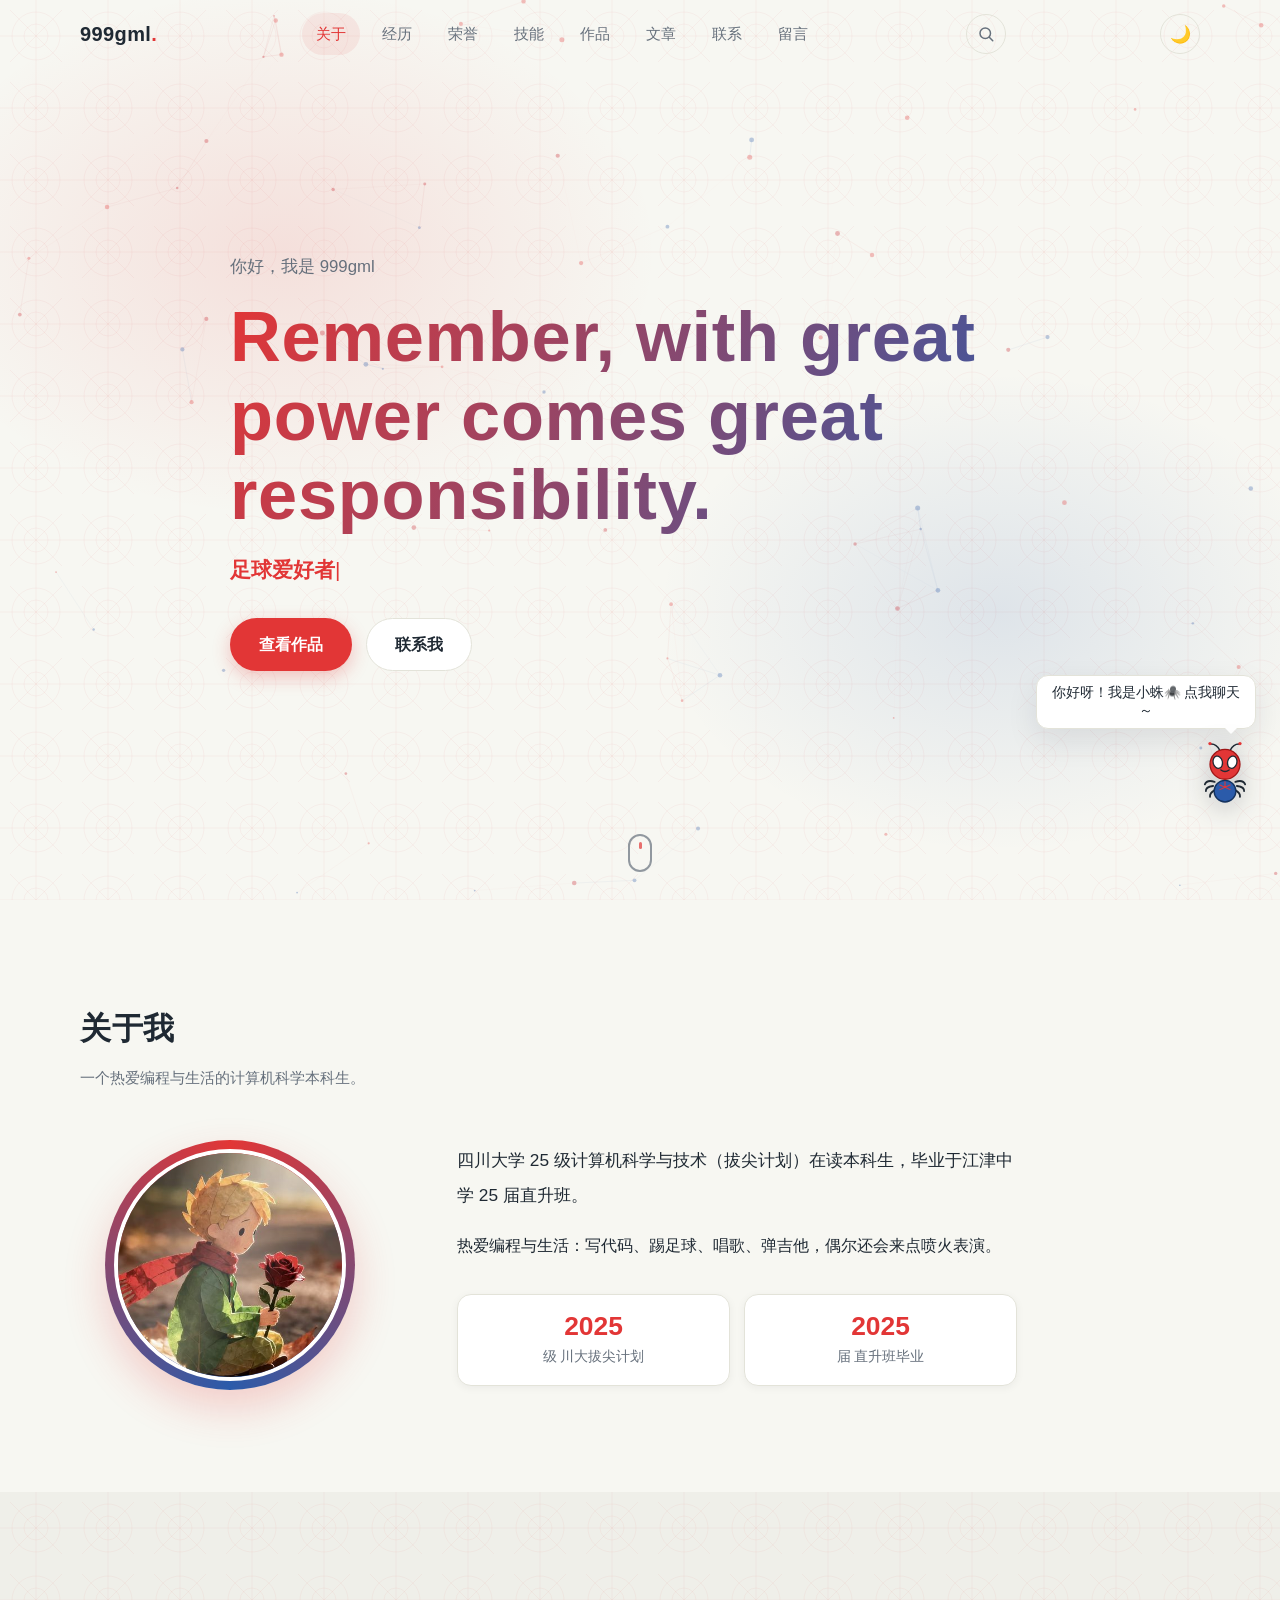
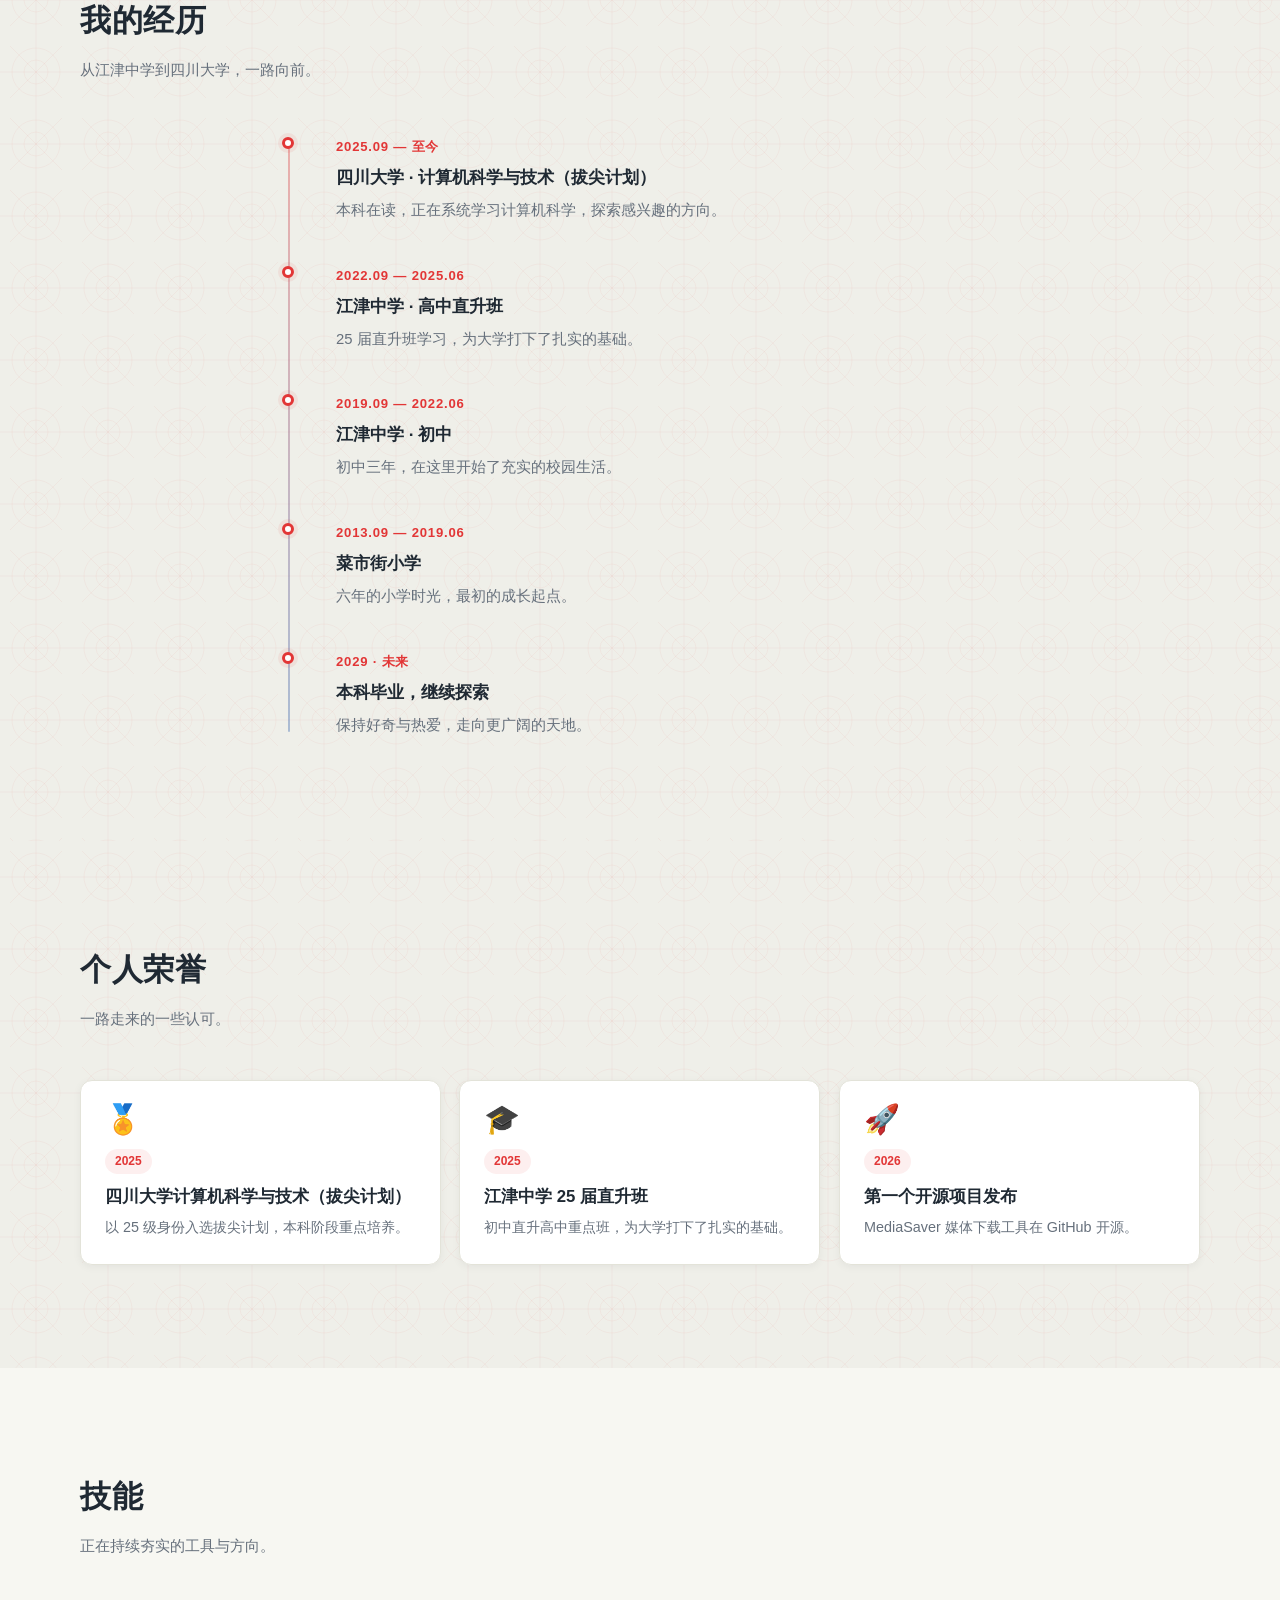
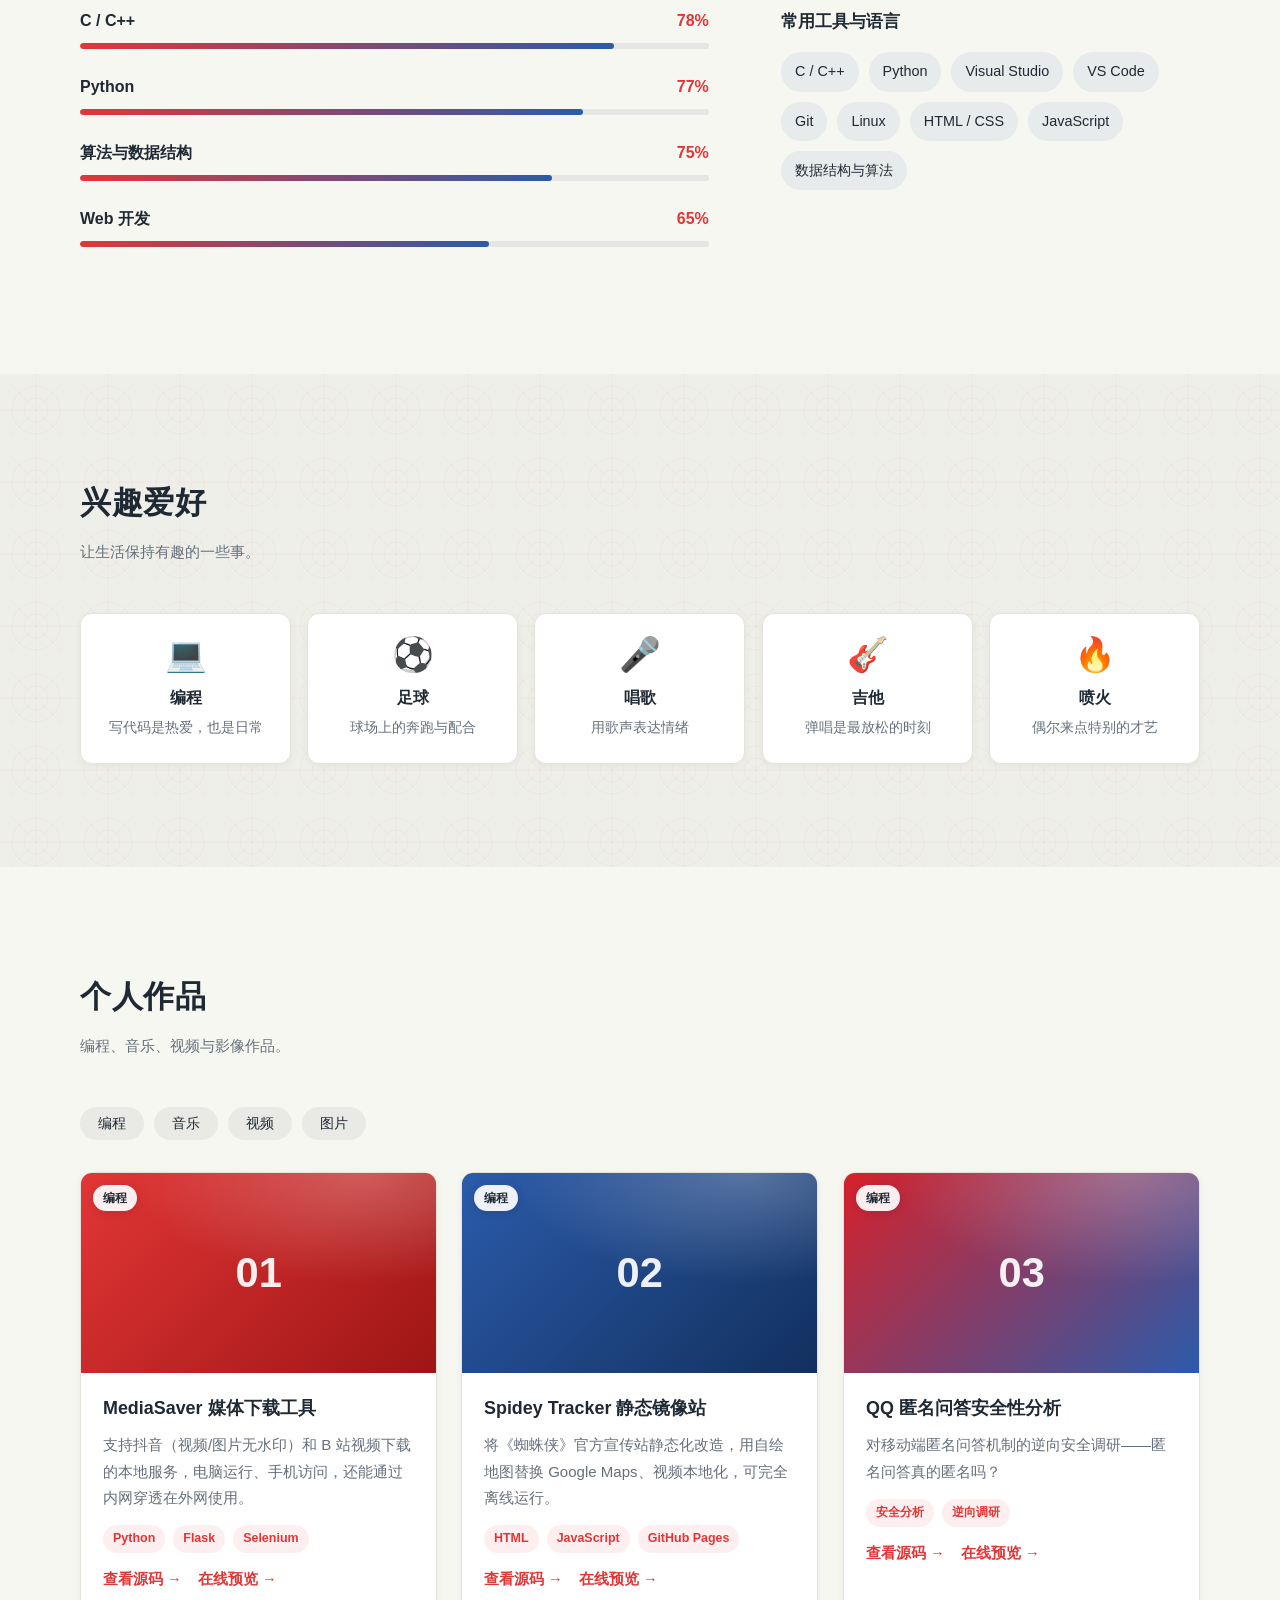
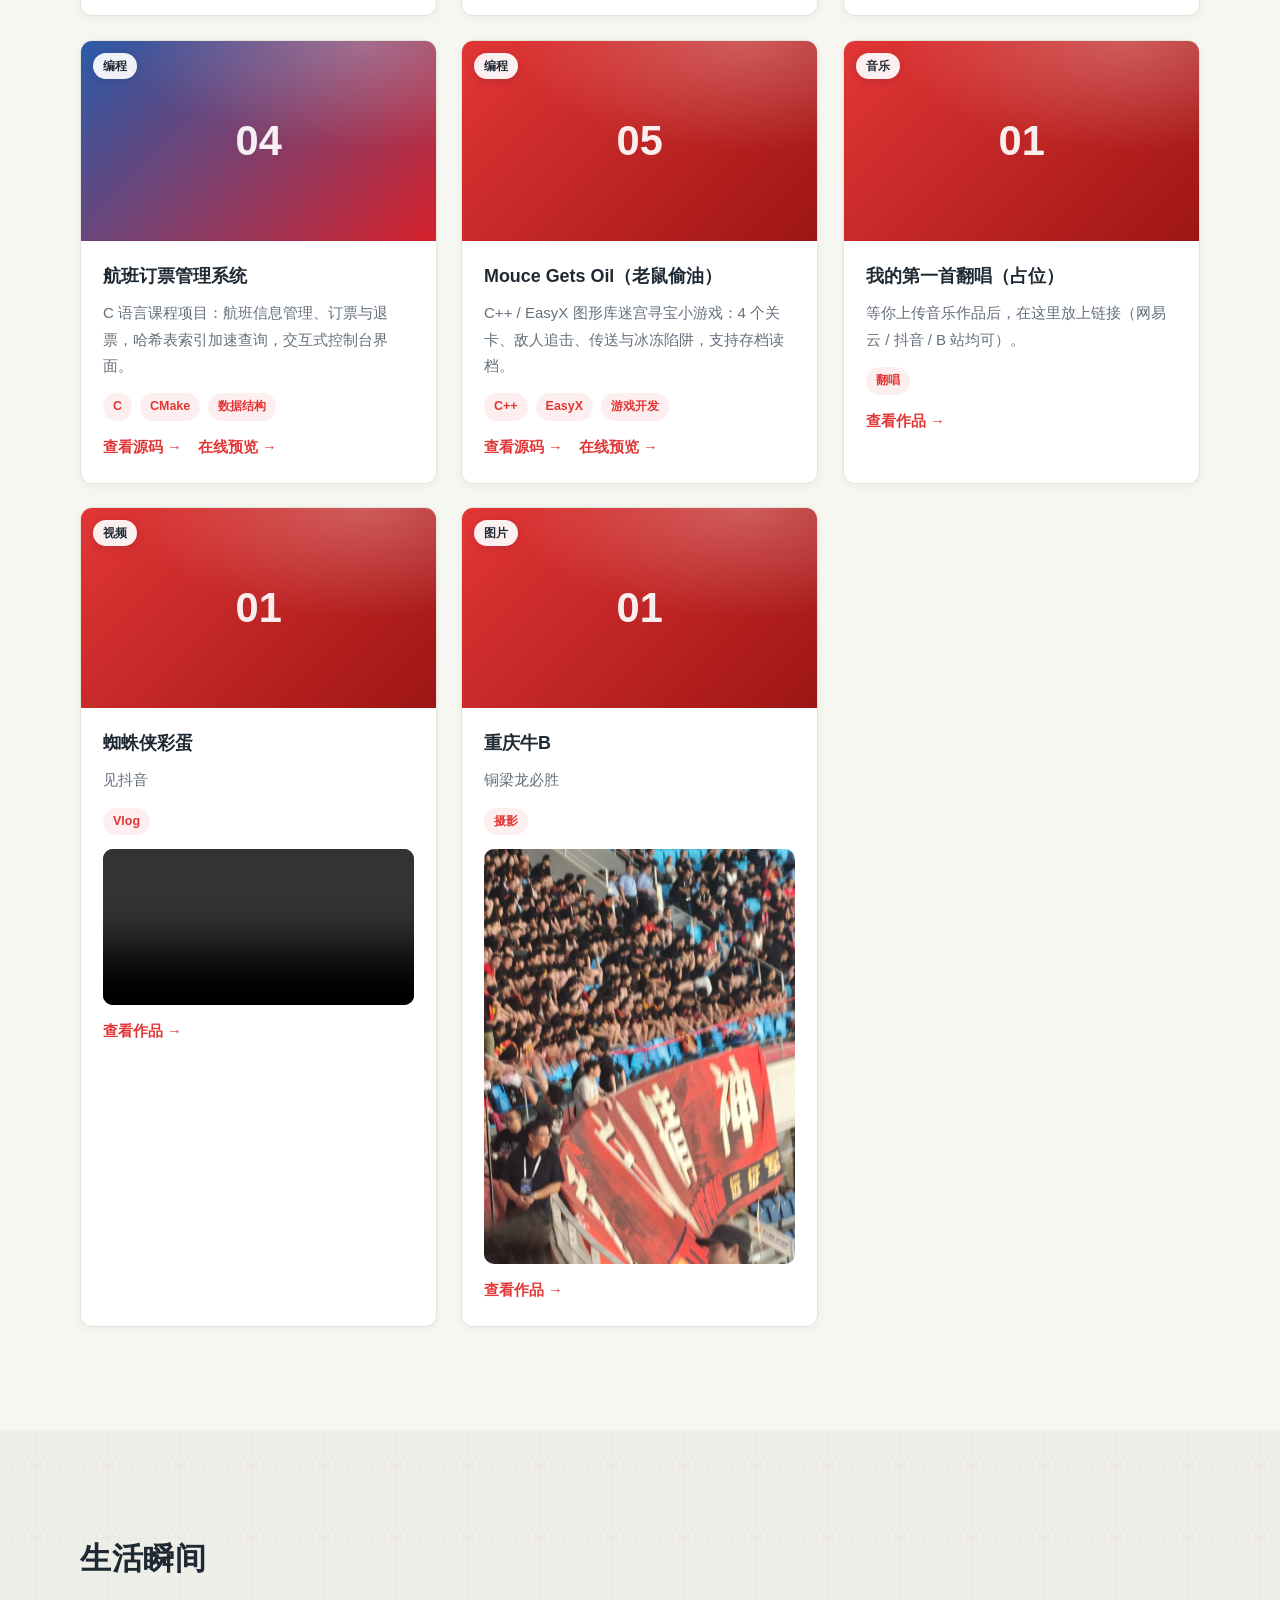
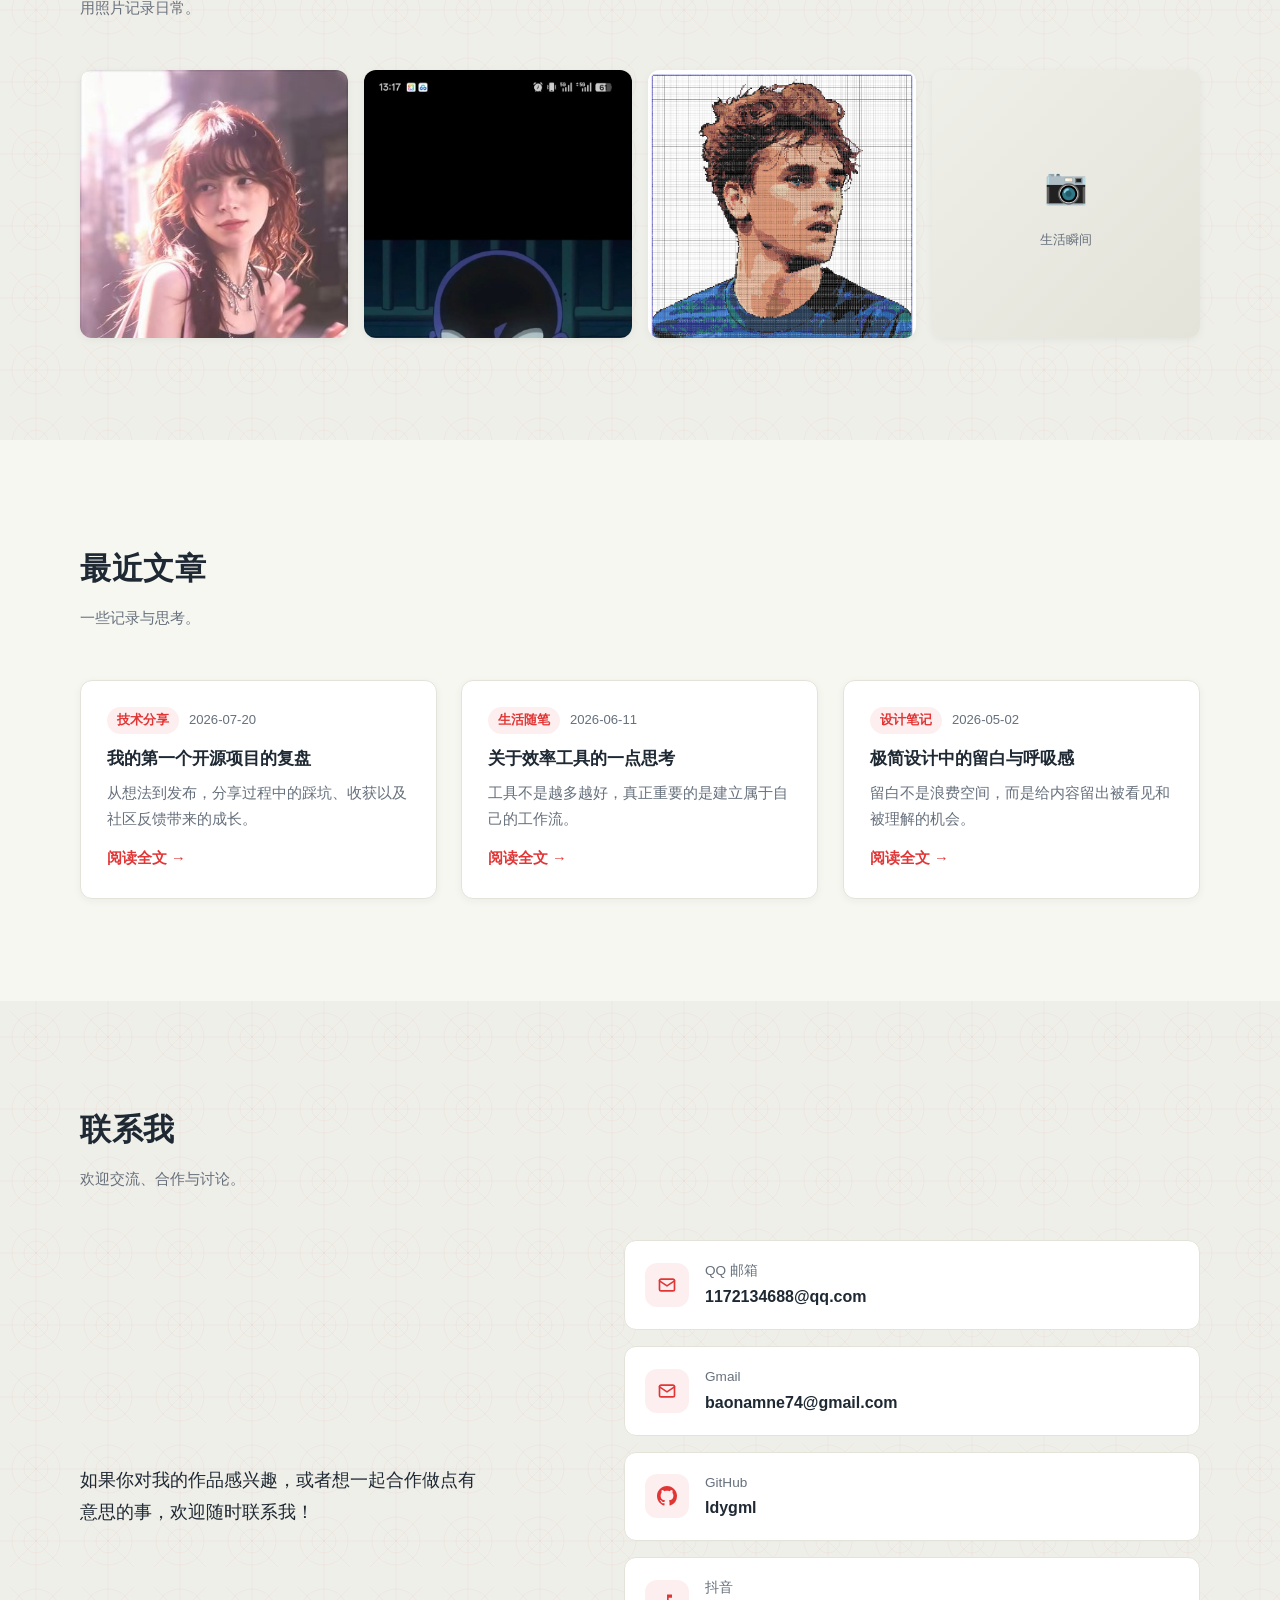
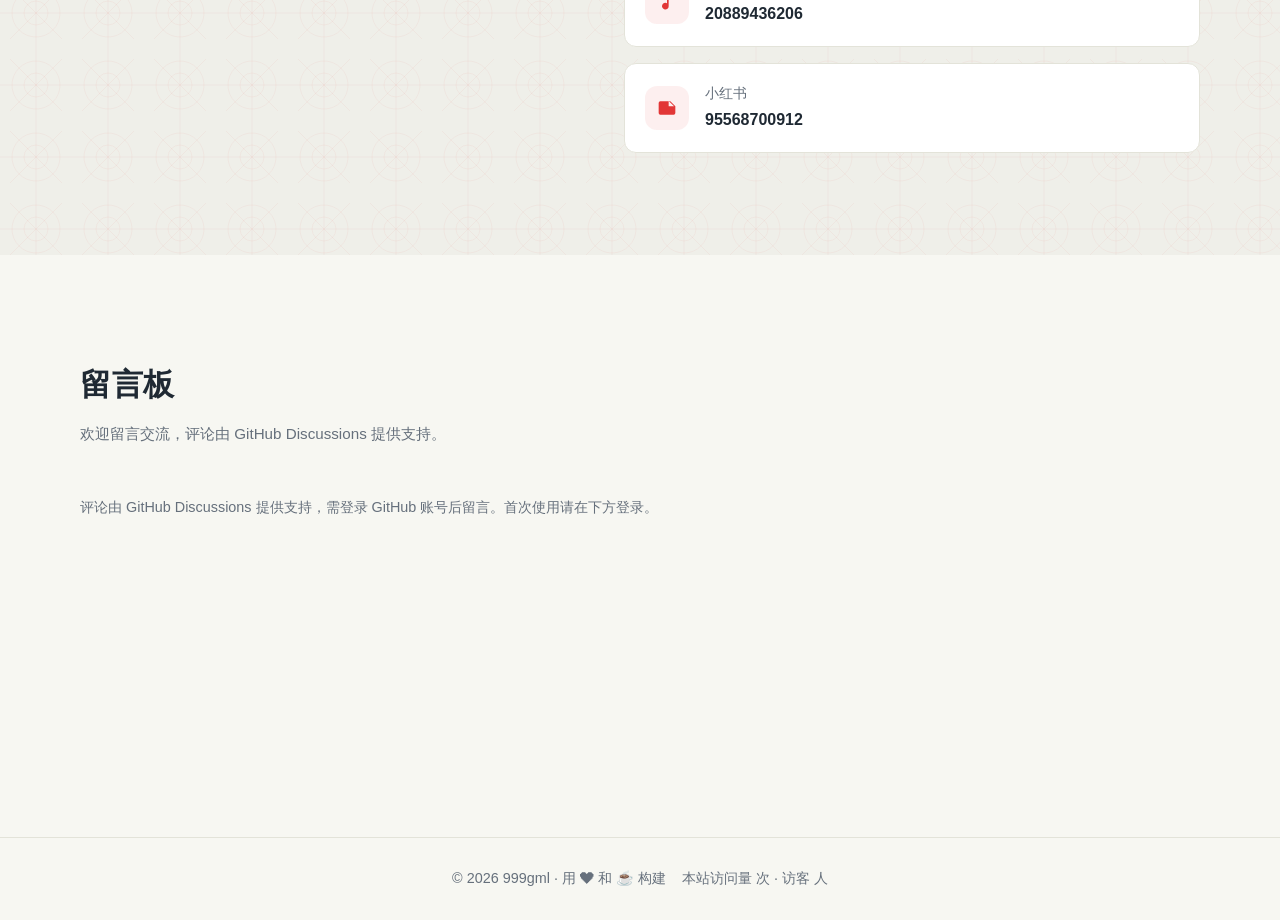
==== commit 4fa6a3e4: "Add Google site verification" ====
--- a/index.html
+++ b/index.html
@@ -7,6 +7,7 @@
   <meta name="description" content="999gml的个人主页：关于我、技能、作品、文章与联系方式。" />
   <meta name="theme-color" content="#fafafa" />
   <link rel="canonical" href="https://ldygml.github.io/liuyanjun-website/" />
+  <meta name="google-site-verification" content="dlxHDLYu2o1KjggFdpPnx2k5jmTcAfCK6WMIwEe_aGo" />
   <meta property="og:type" content="website" />
   <meta property="og:title" content="999gml · 个人主页" />
   <meta property="og:description" content="999gml的个人主页：关于我、技能、作品、文章与联系方式。" />
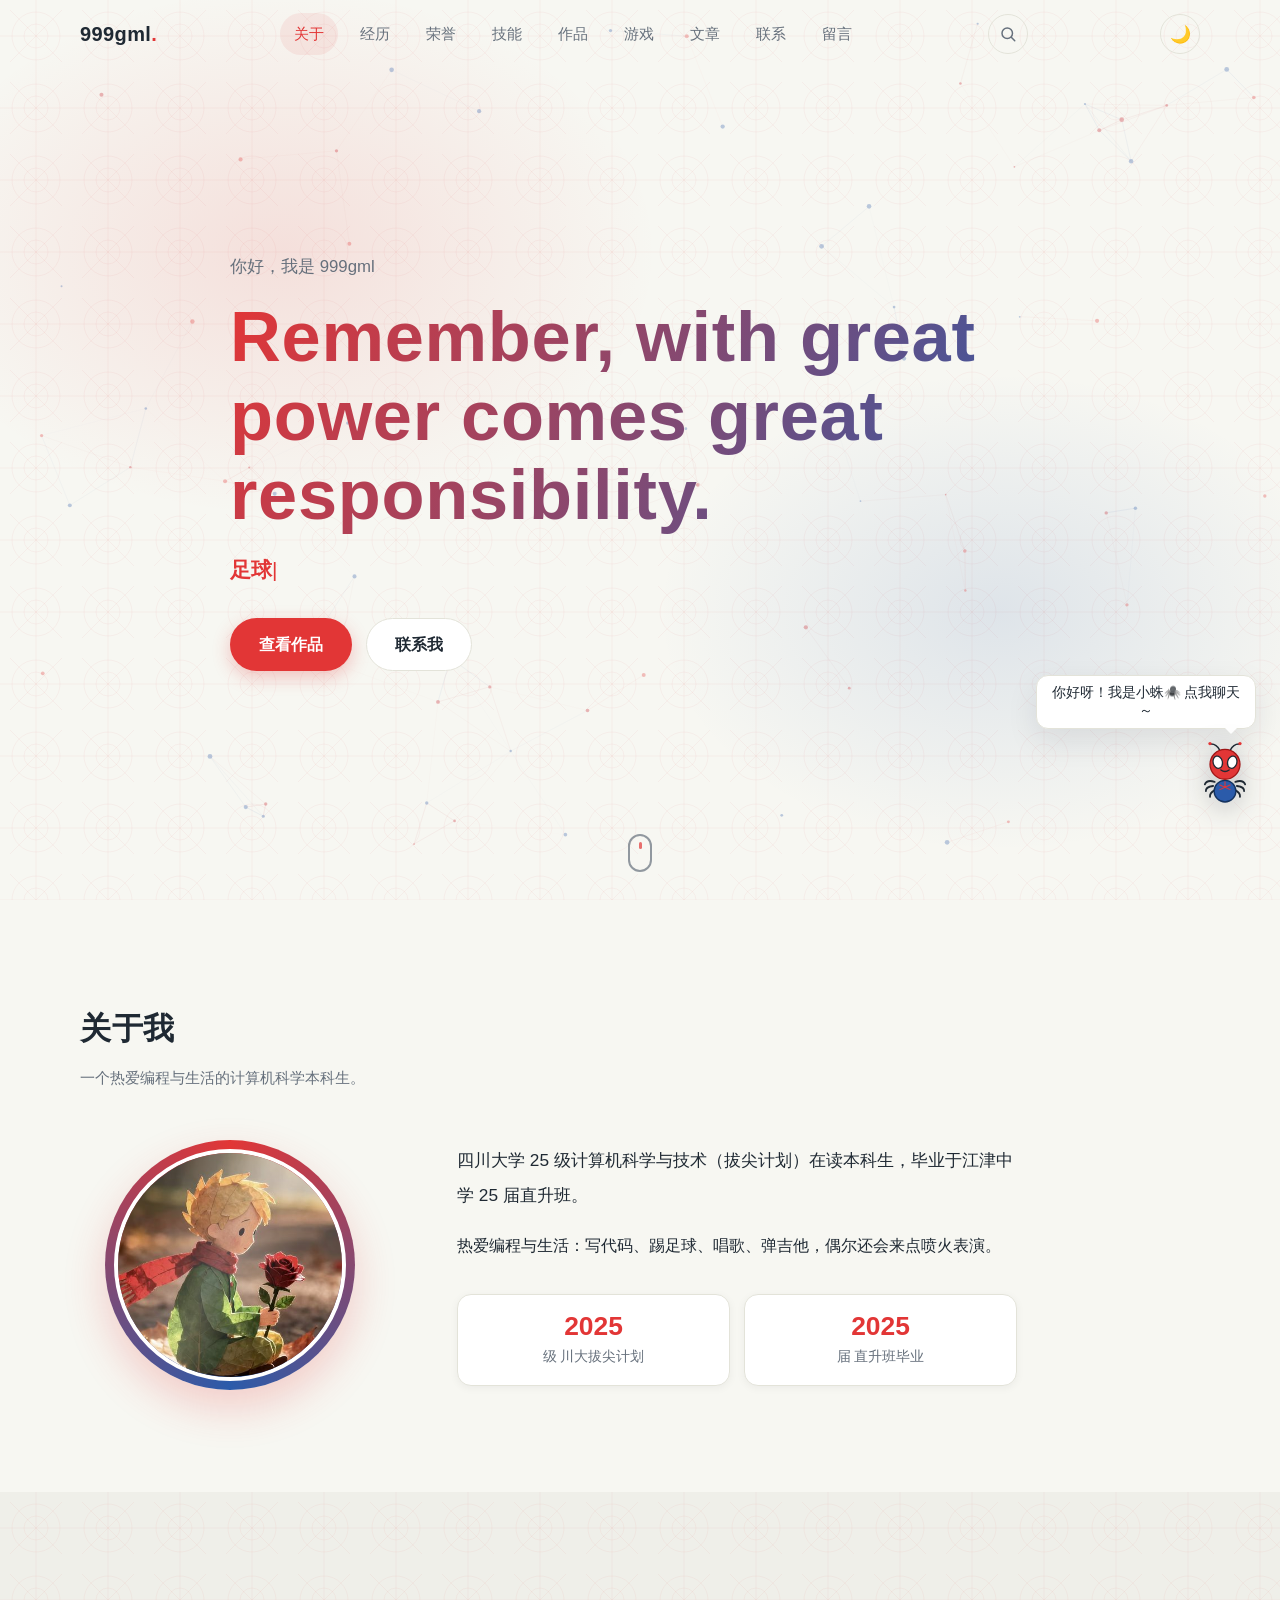
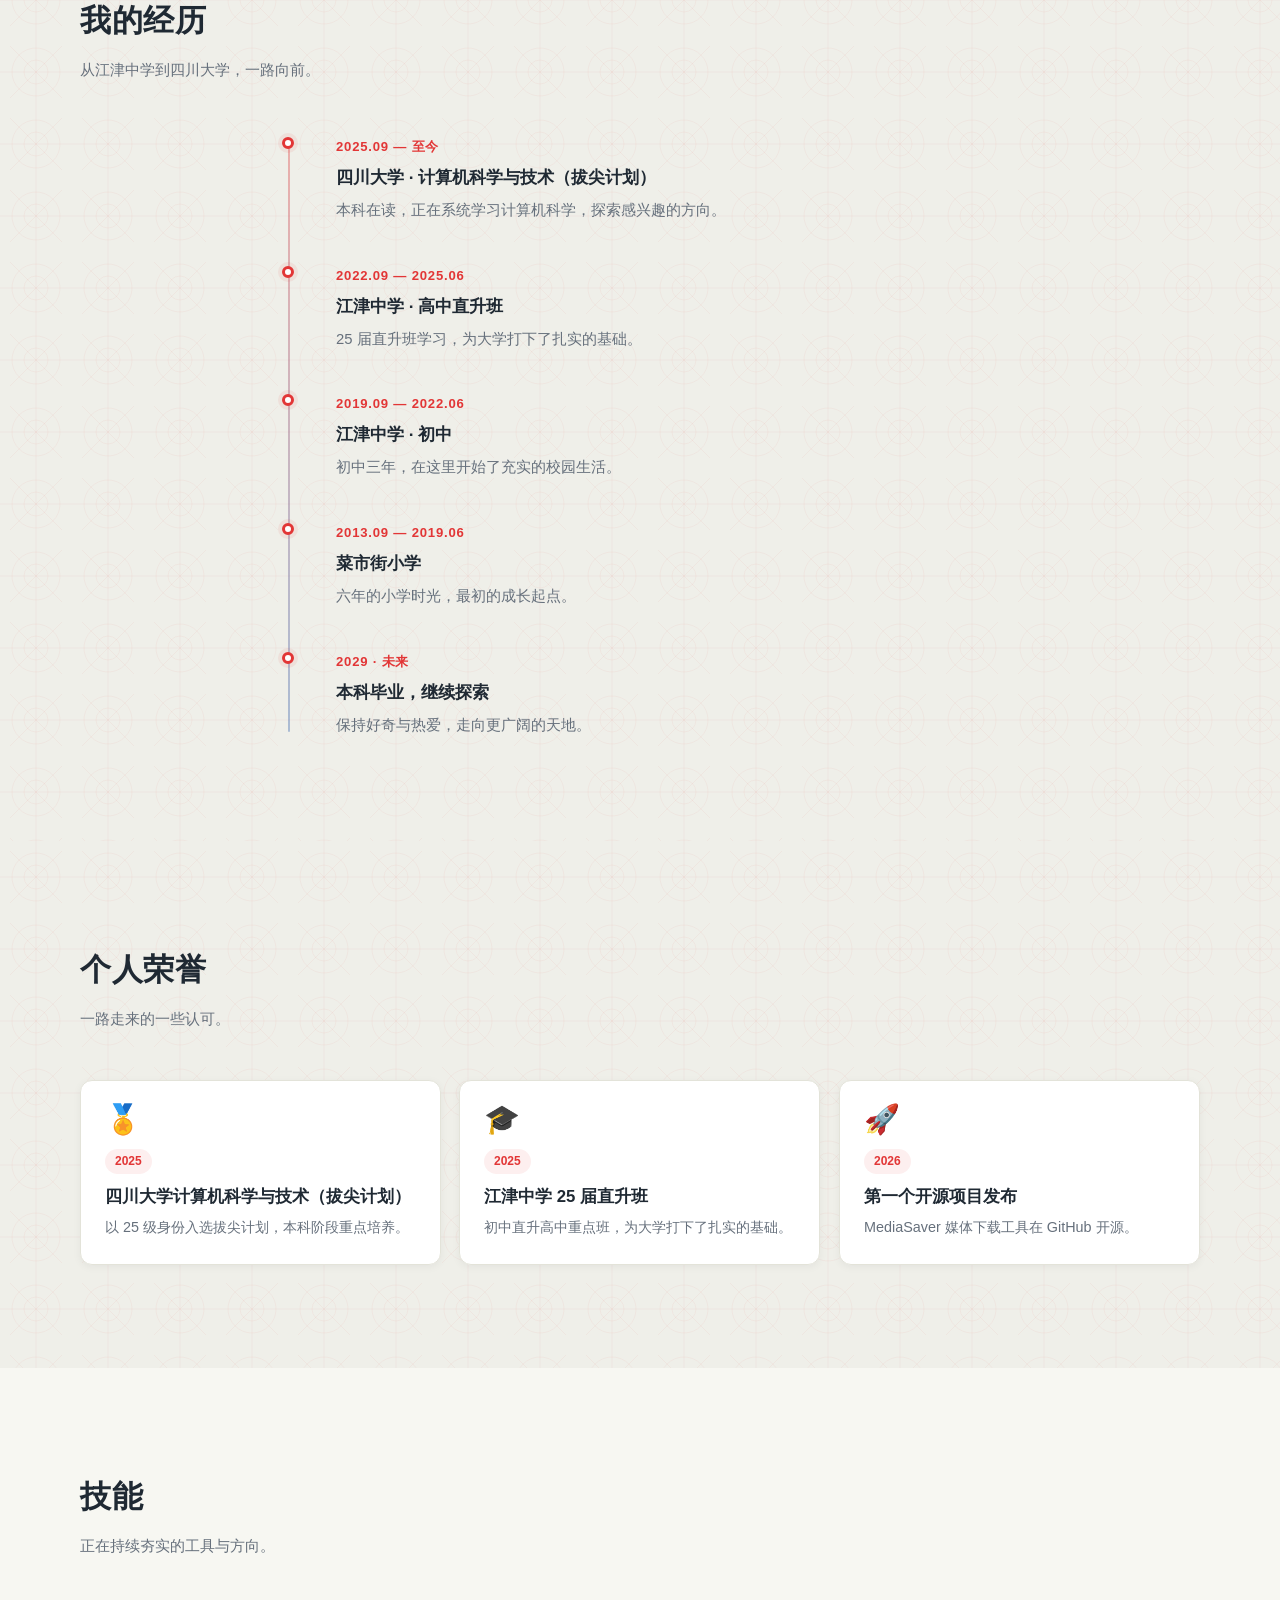
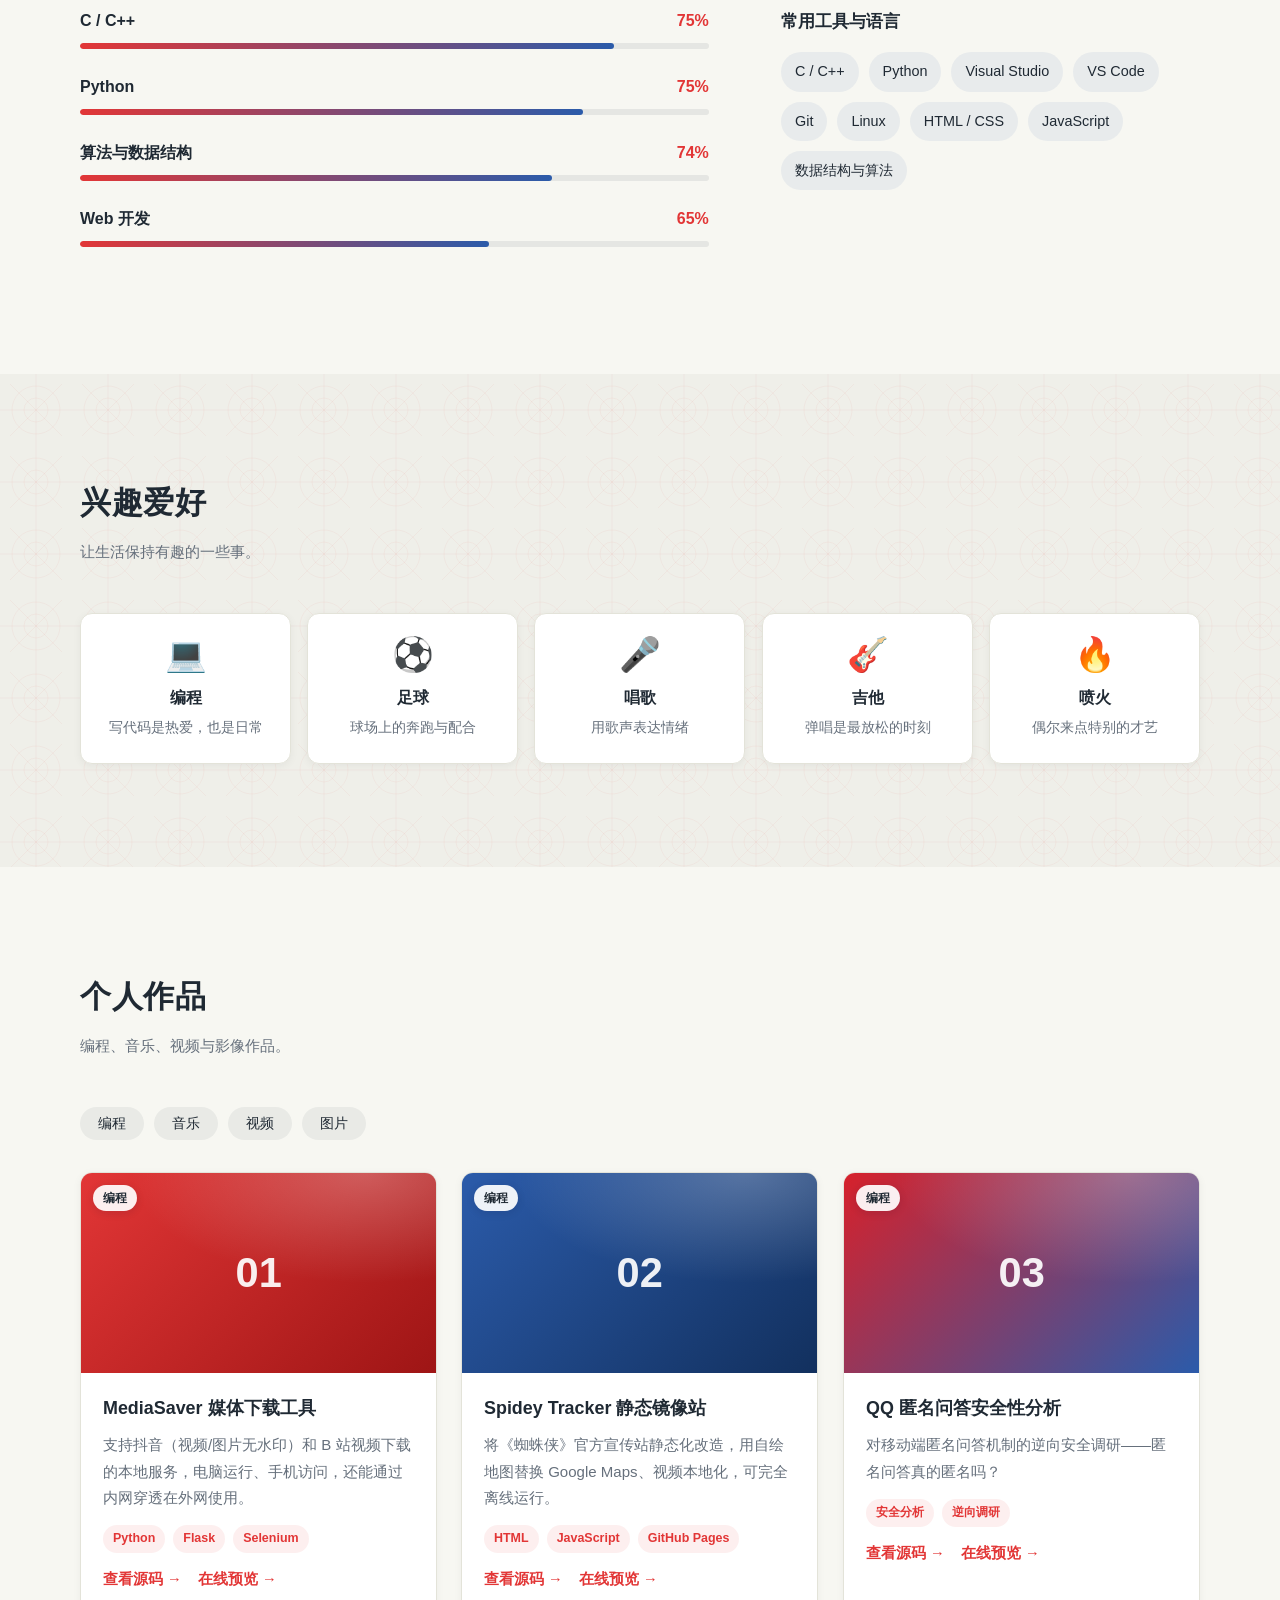
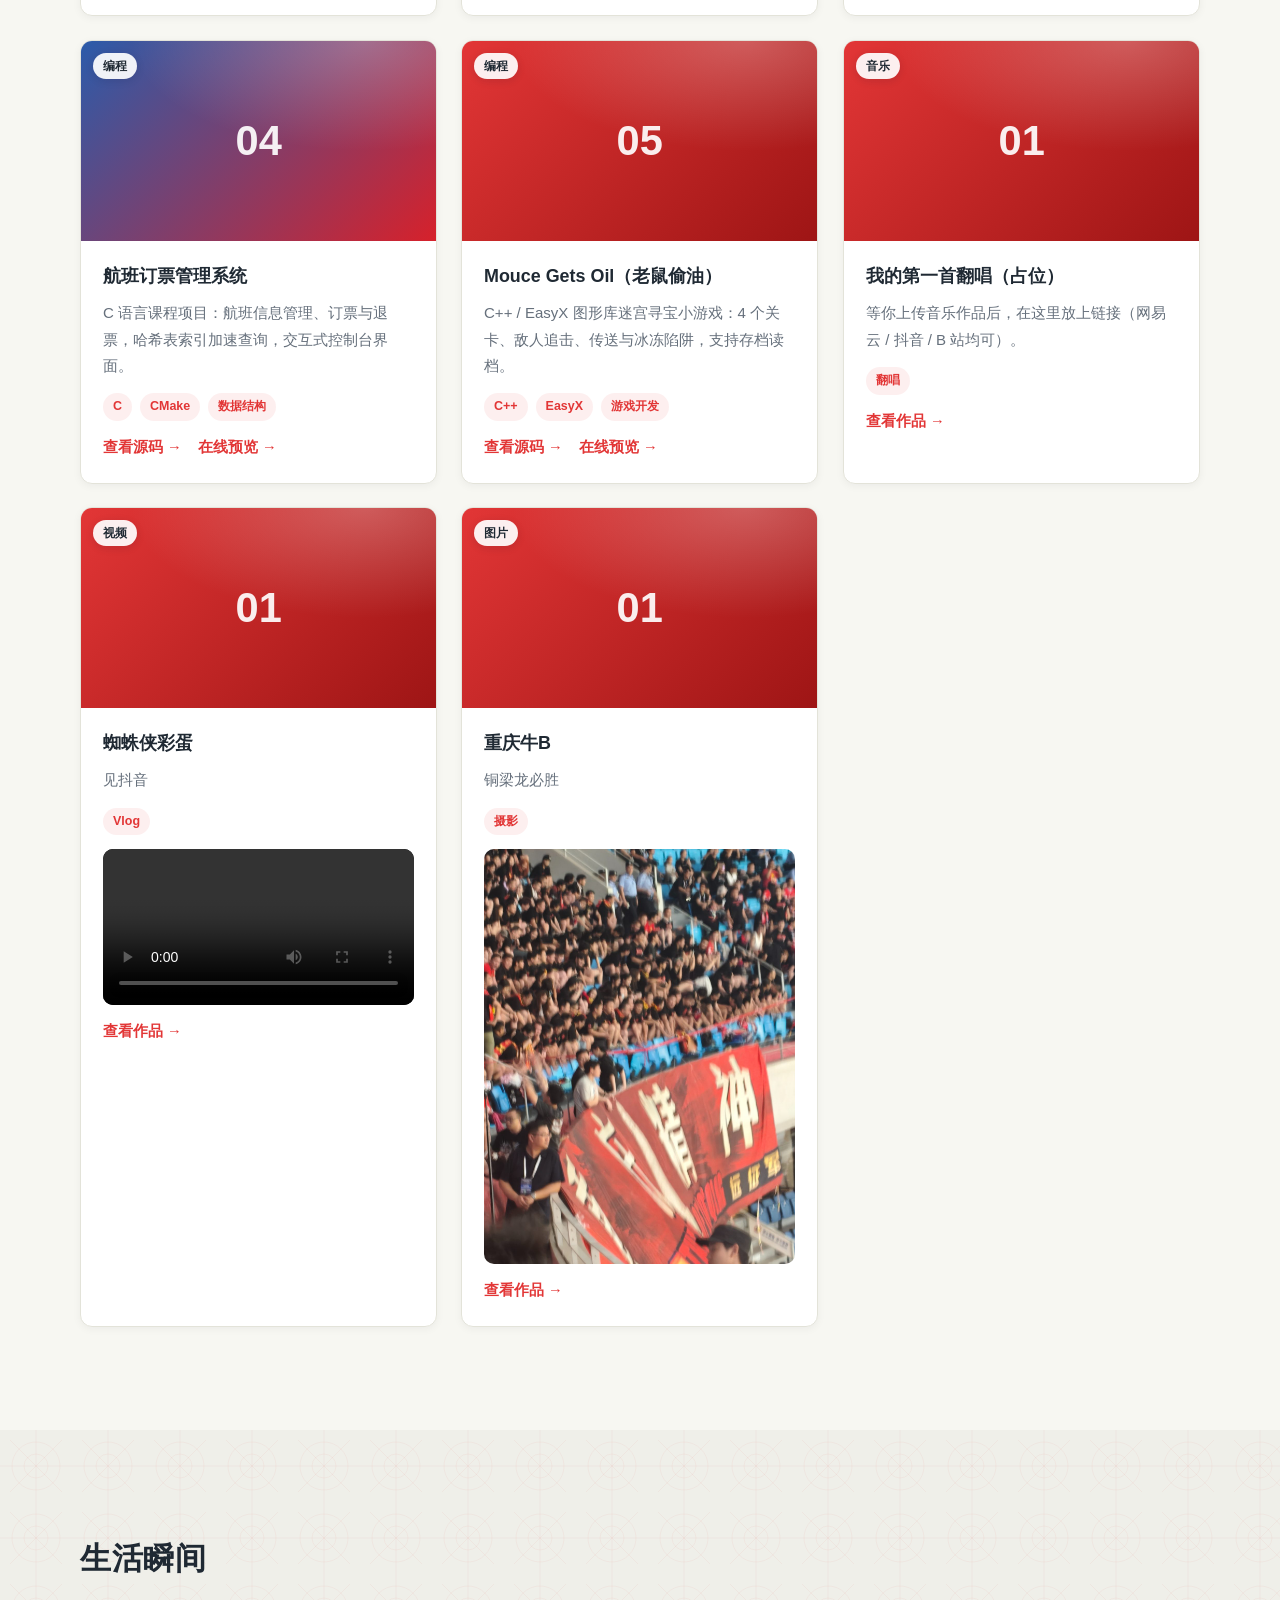
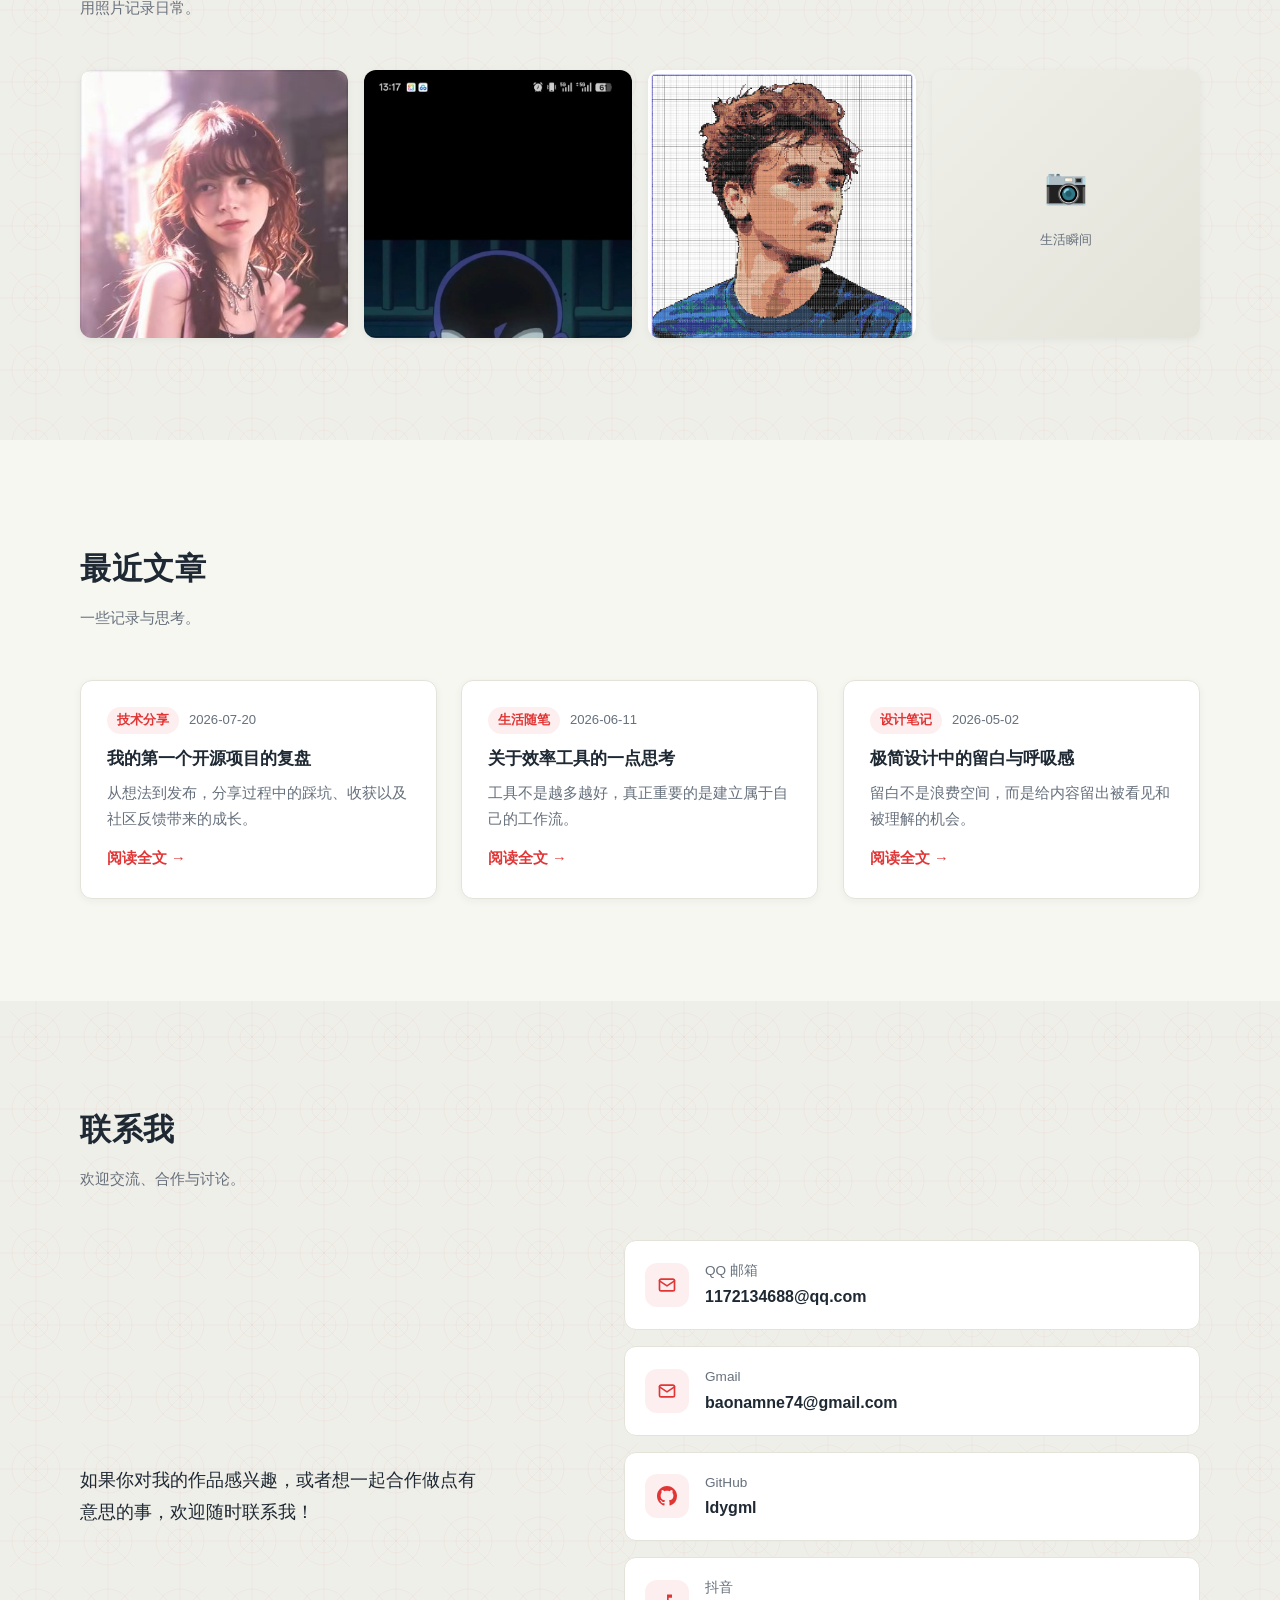
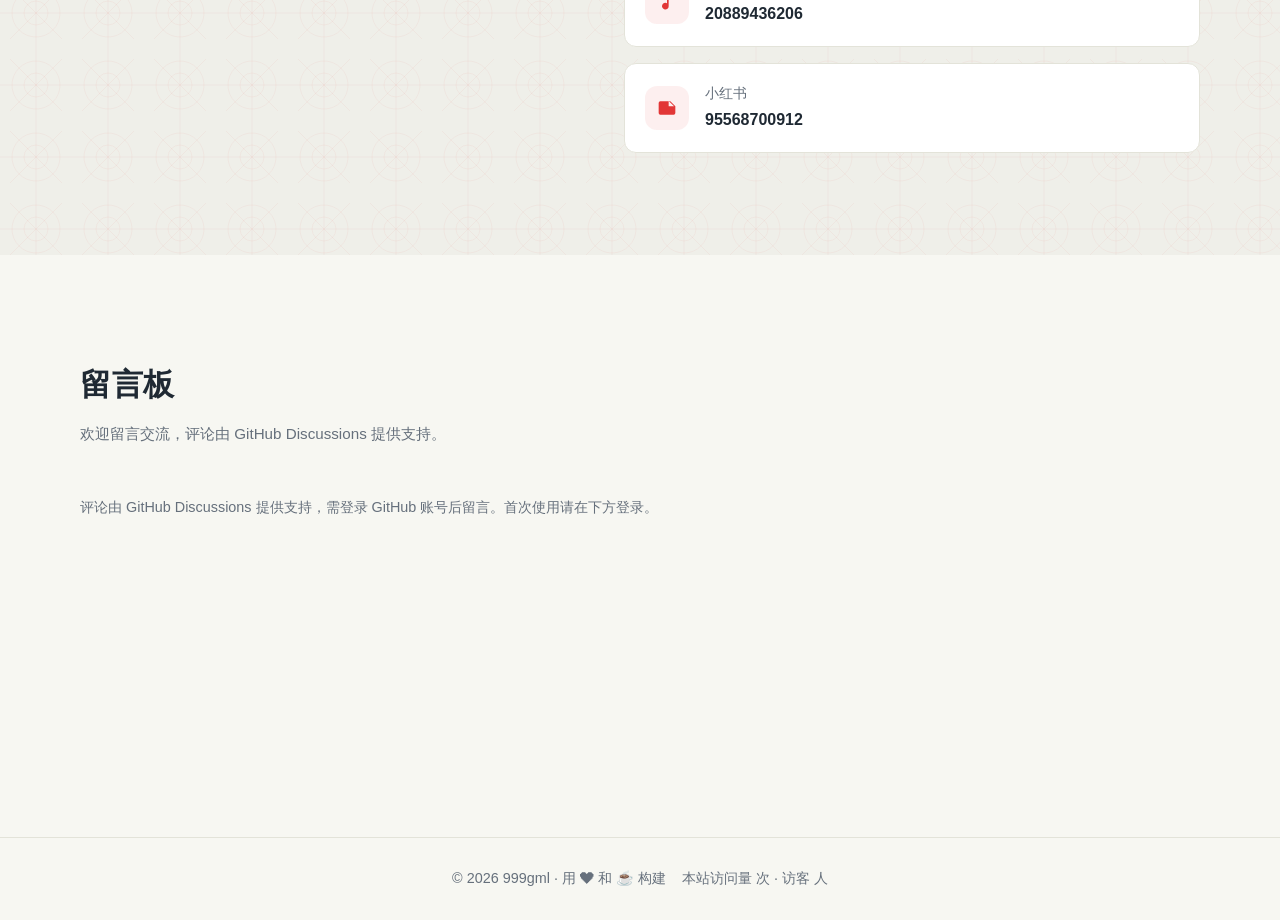
==== commit 83bb1d4e: "Add Spidey web-shooter mini game" ====
--- a/index.html
+++ b/index.html
@@ -49,6 +49,7 @@
           <li><a href="#honors" class="nav-link">荣誉</a></li>
           <li><a href="#skills" class="nav-link">技能</a></li>
           <li><a href="#projects" class="nav-link">作品</a></li>
+          <li><a href="game.html" class="nav-link">游戏</a></li>
           <li><a href="#blog" class="nav-link">文章</a></li>
           <li><a href="#contact" class="nav-link">联系</a></li>
           <li><a href="#guestbook" class="nav-link">留言</a></li>
--- a/css/style.css
+++ b/css/style.css
@@ -1137,6 +1137,43 @@
   pointer-events: none;
 }
 
+/* 连点彩蛋：蜘蛛侠贴纸 */
+.spidey-egg {
+  position: fixed;
+  z-index: 500;
+  pointer-events: none;
+  animation: egg-life 2.6s ease forwards;
+  filter: drop-shadow(0 14px 28px rgba(20, 20, 40, 0.35));
+}
+.spidey-egg svg {
+  display: block;
+  animation: egg-spin 6s linear infinite;
+}
+.spidey-egg .egg-text {
+  display: block;
+  text-align: center;
+  font-size: 2rem;
+  font-weight: 900;
+  font-style: italic;
+  color: #fff;
+  -webkit-text-stroke: 2px #1f2933;
+  text-shadow: 2px 3px 0 rgba(31, 41, 51, 0.35);
+  transform: rotate(-8deg);
+  margin-top: -14px;
+}
+@keyframes egg-life {
+  0% { transform: scale(0) rotate(-30deg); opacity: 0; }
+  8% { opacity: 1; }
+  22% { transform: scale(1.18) rotate(6deg); }
+  32% { transform: scale(1) rotate(0); opacity: 1; }
+  85% { opacity: 1; }
+  100% { transform: scale(1.08) translateY(-18px); opacity: 0; }
+}
+@keyframes egg-spin {
+  from { transform: rotate(0deg); }
+  to { transform: rotate(360deg); }
+}
+
 /* ---------- 吉祥物小蛛 ---------- */
 .mascot {
   position: fixed;
@@ -1145,9 +1182,13 @@
   z-index: 250;
   border: none;
   background: none;
-  cursor: pointer;
+  cursor: grab;
   padding: 0;
   animation: mascot-bob 3.2s ease-in-out infinite;
+}
+.mascot.dragging {
+  animation: none;
+  cursor: grabbing;
 }
 @keyframes mascot-bob {
   0%, 100% { transform: translateY(0); }
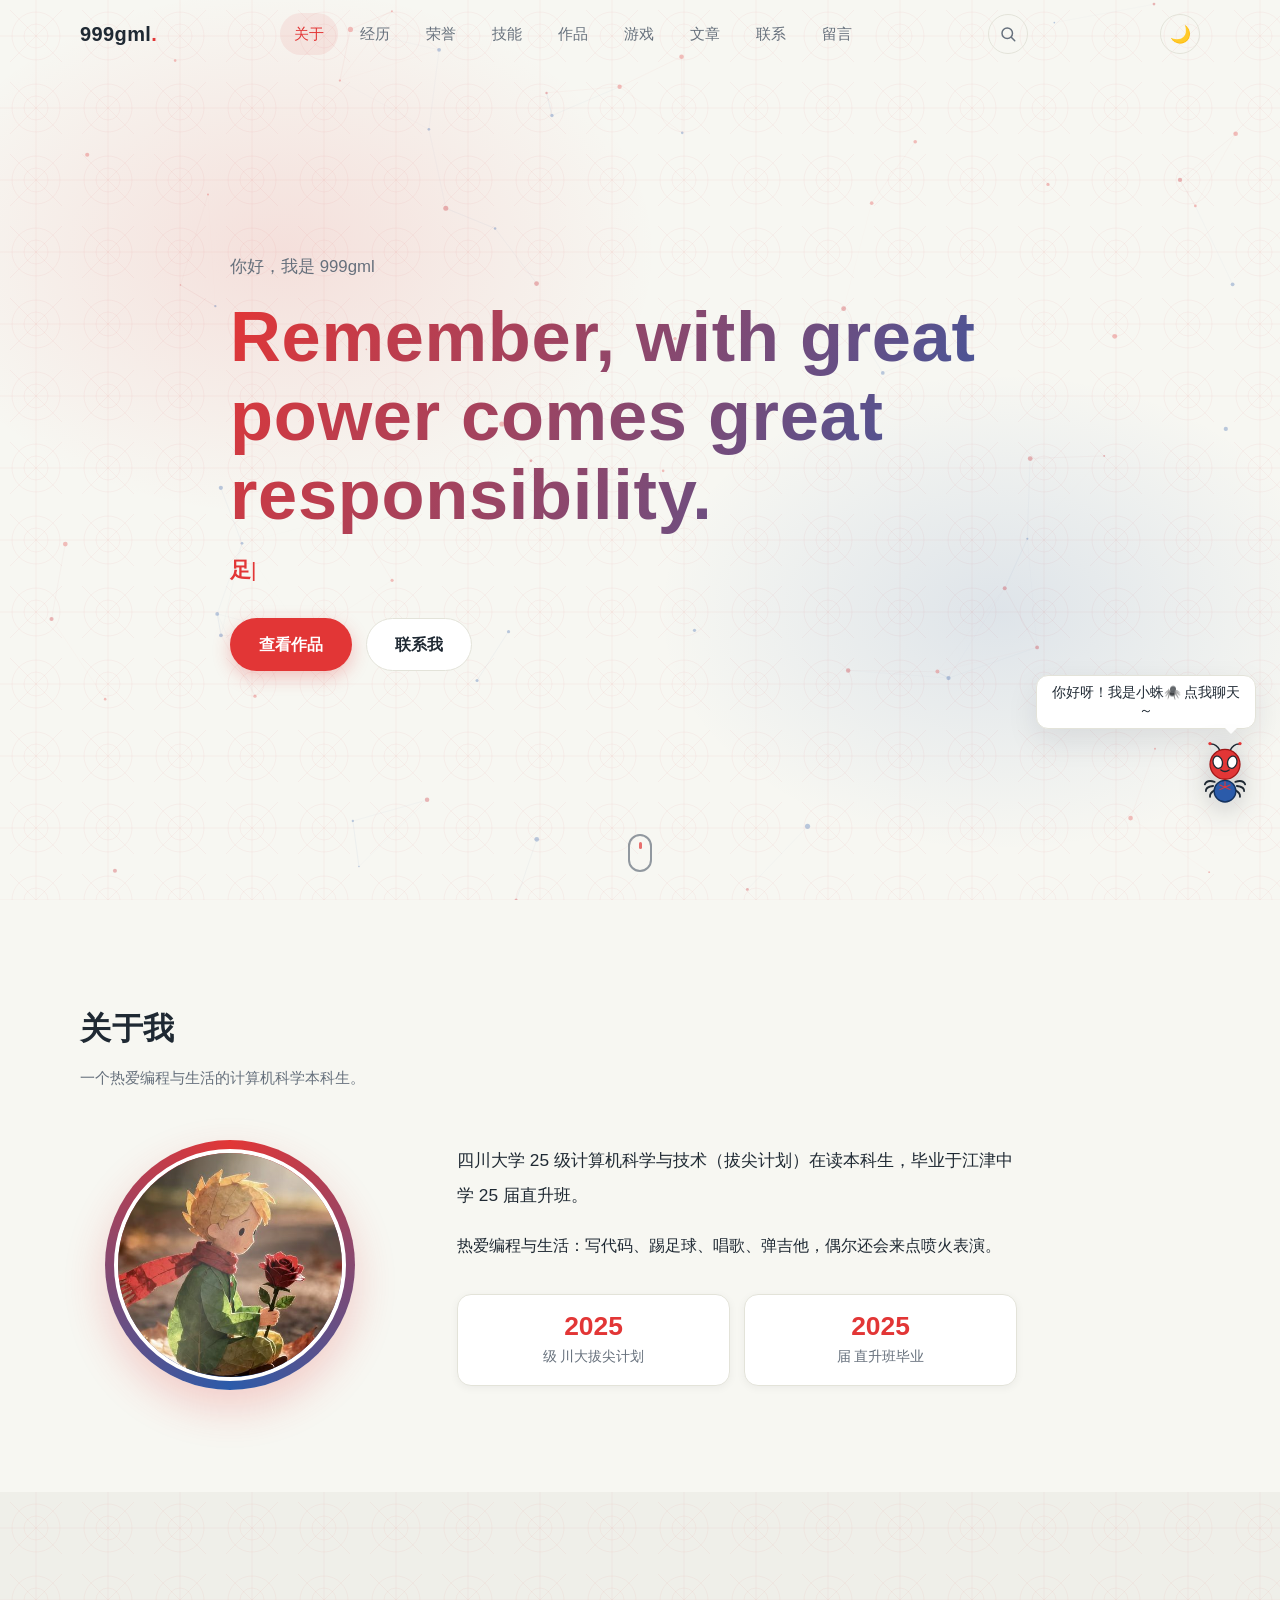
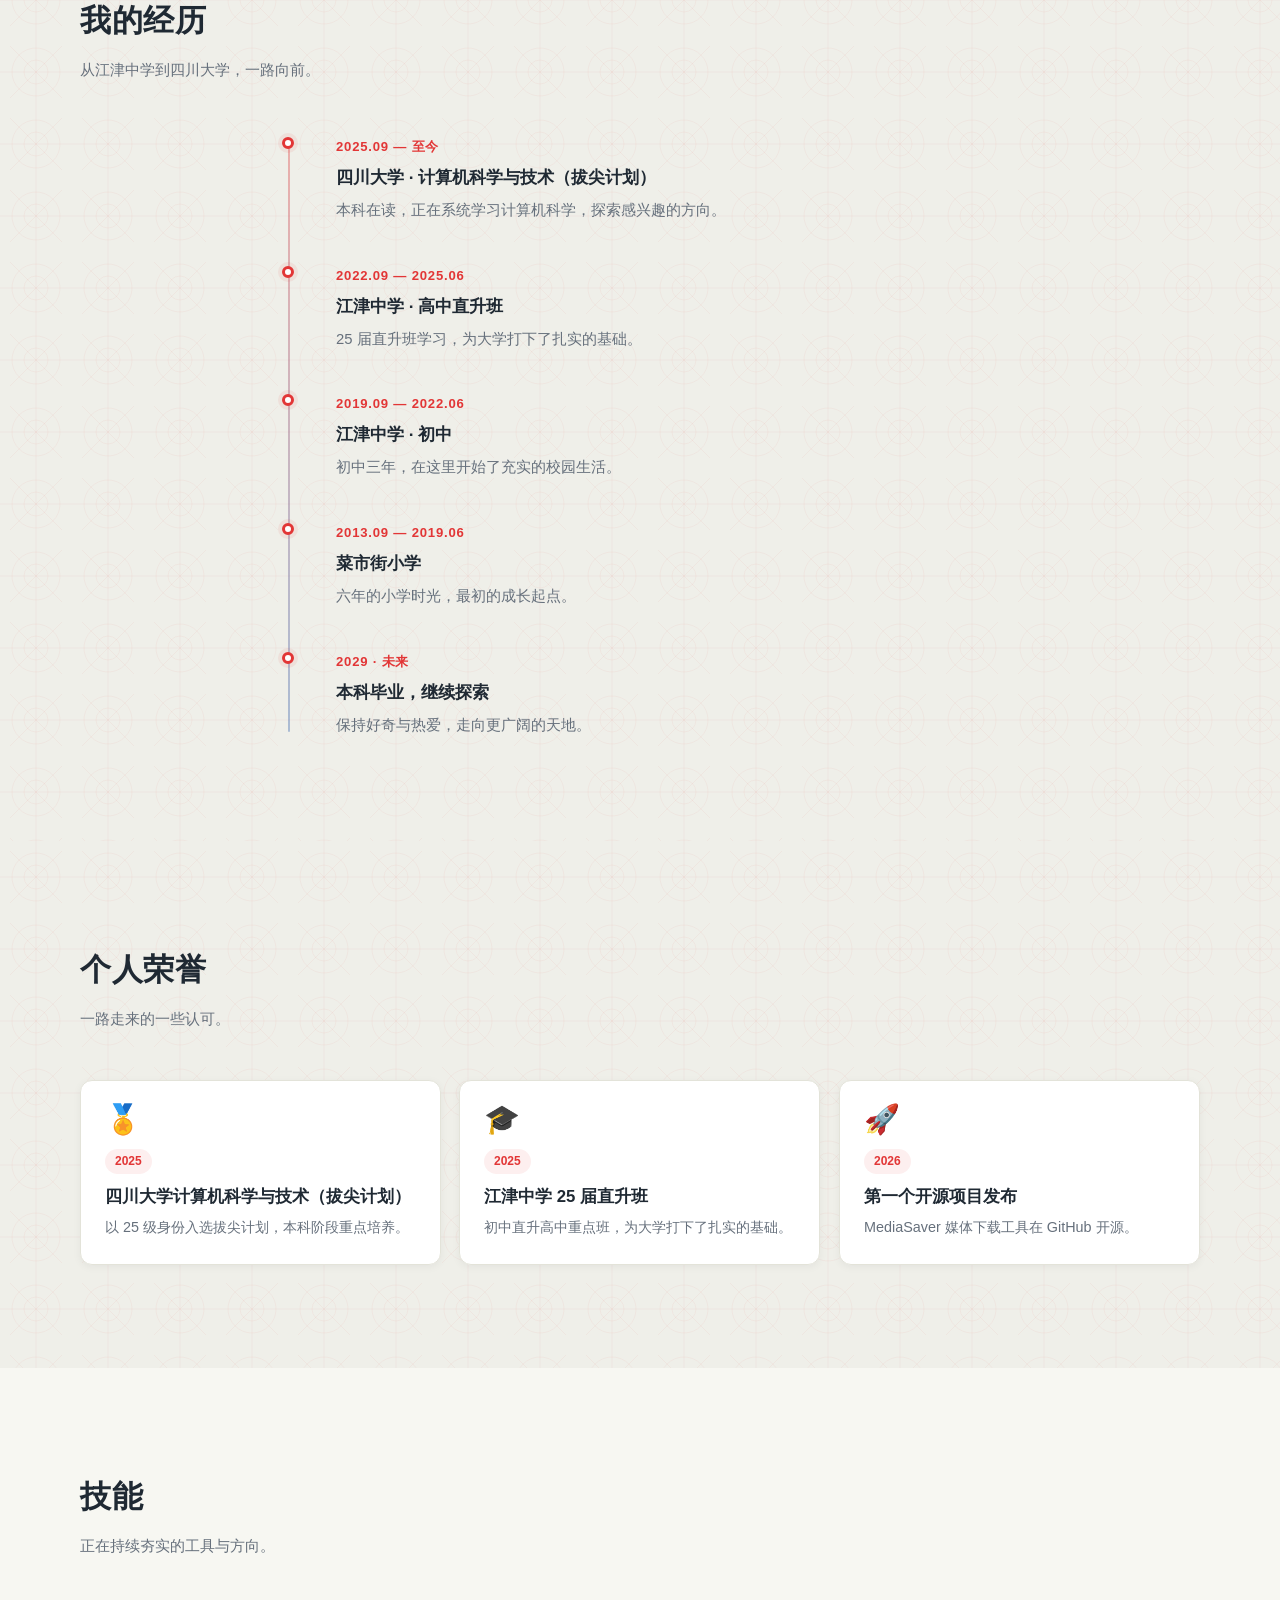
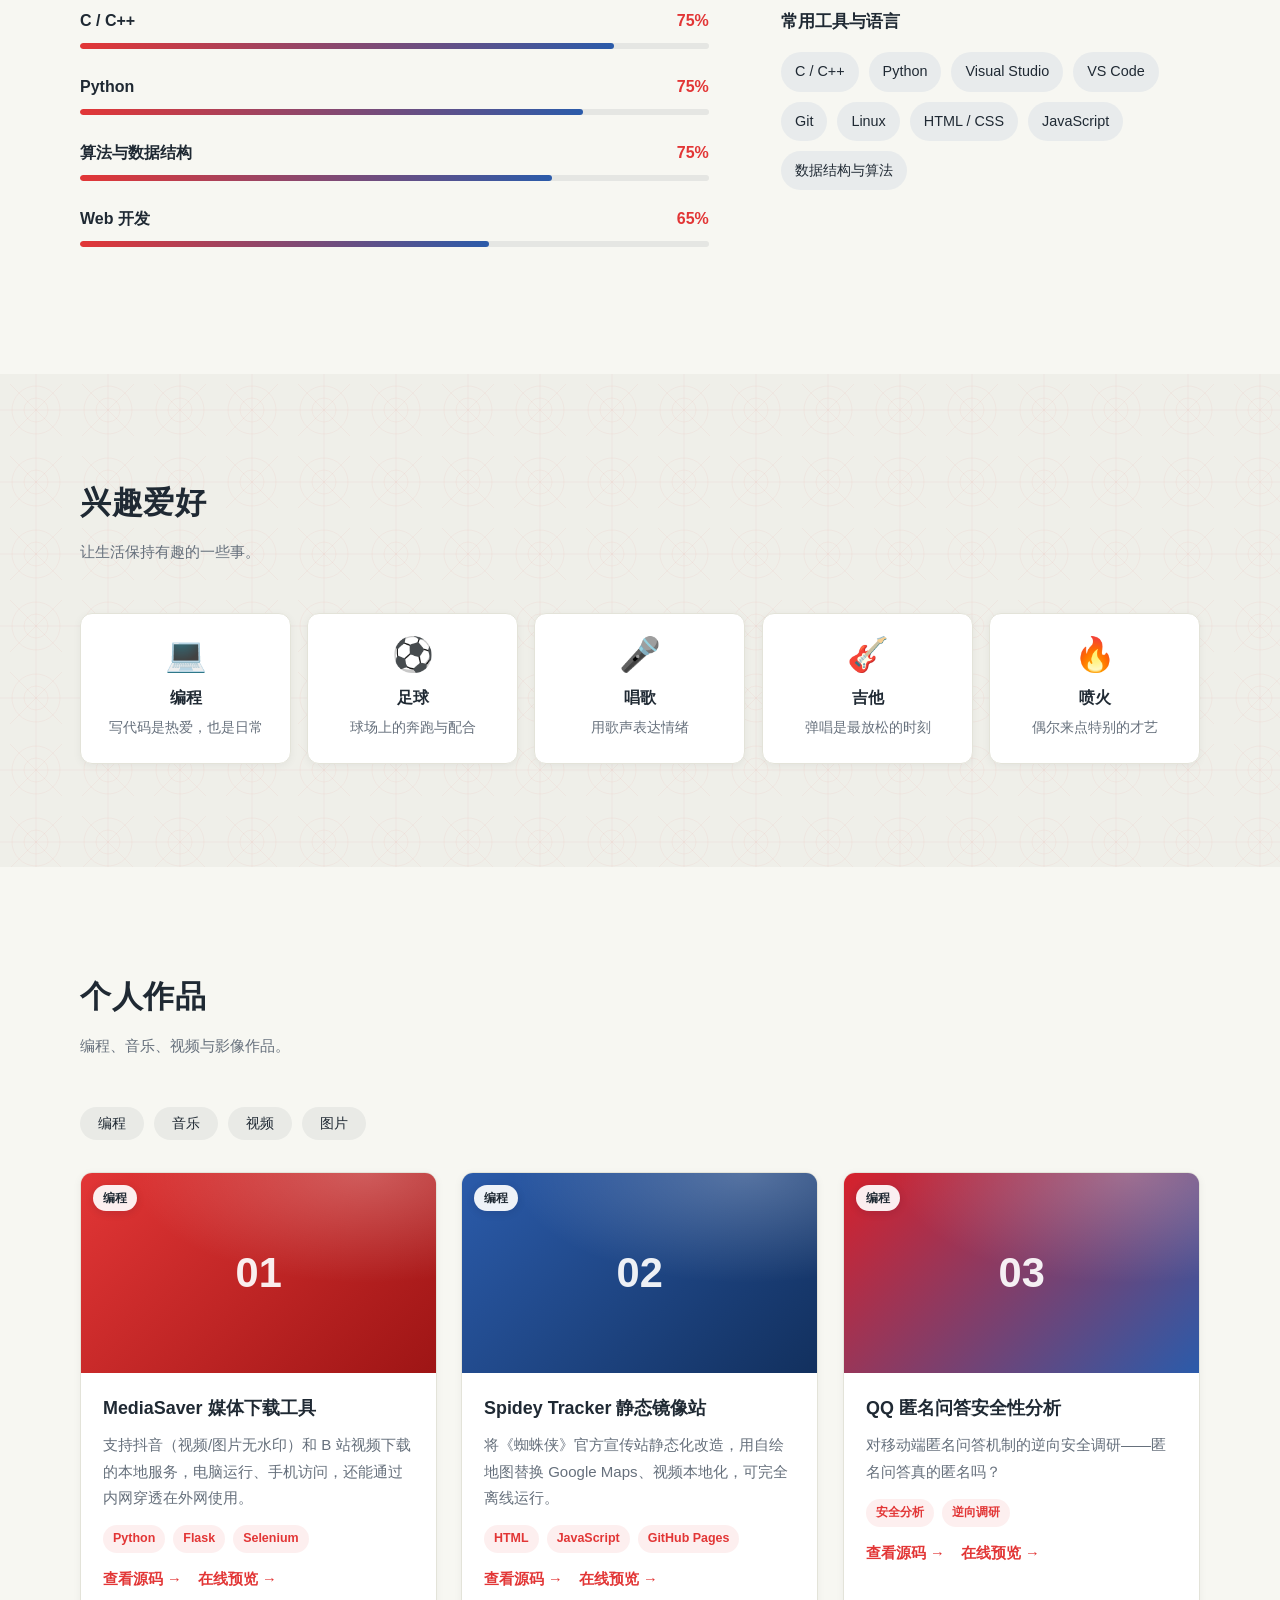
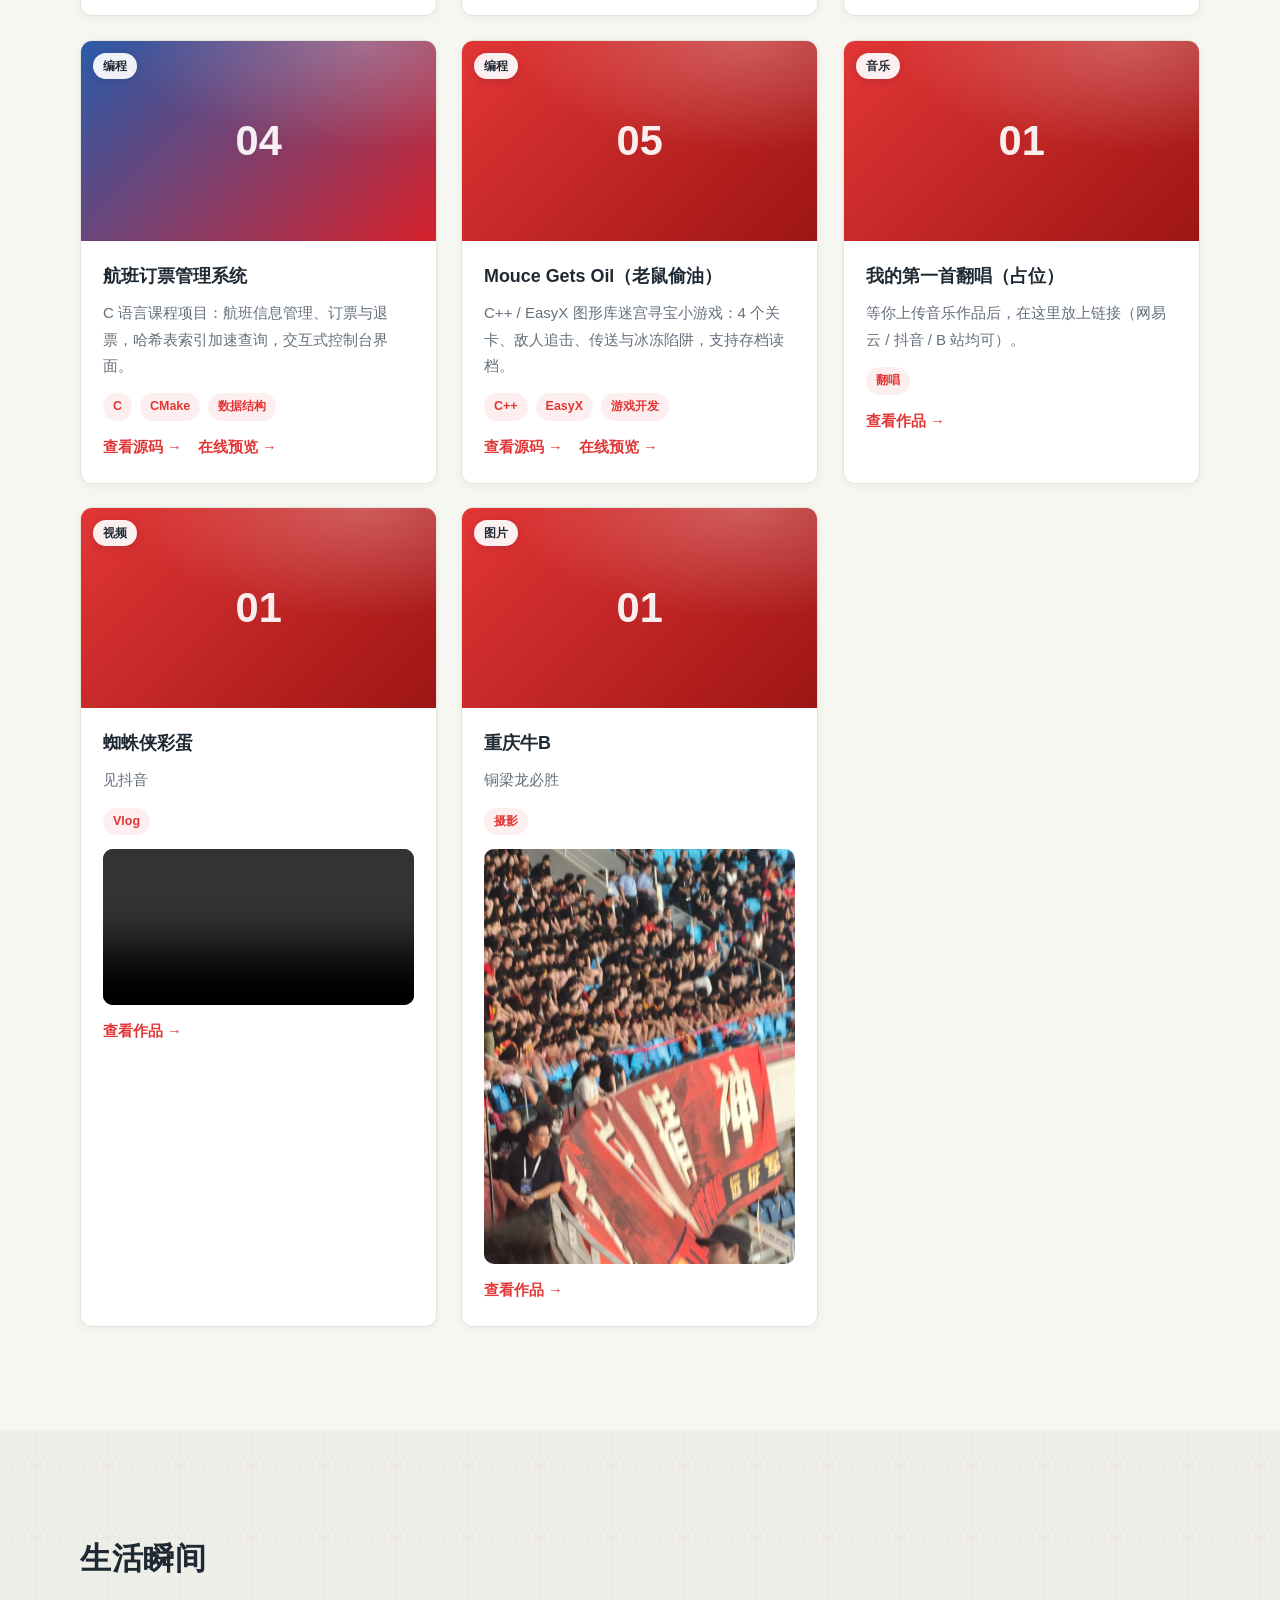
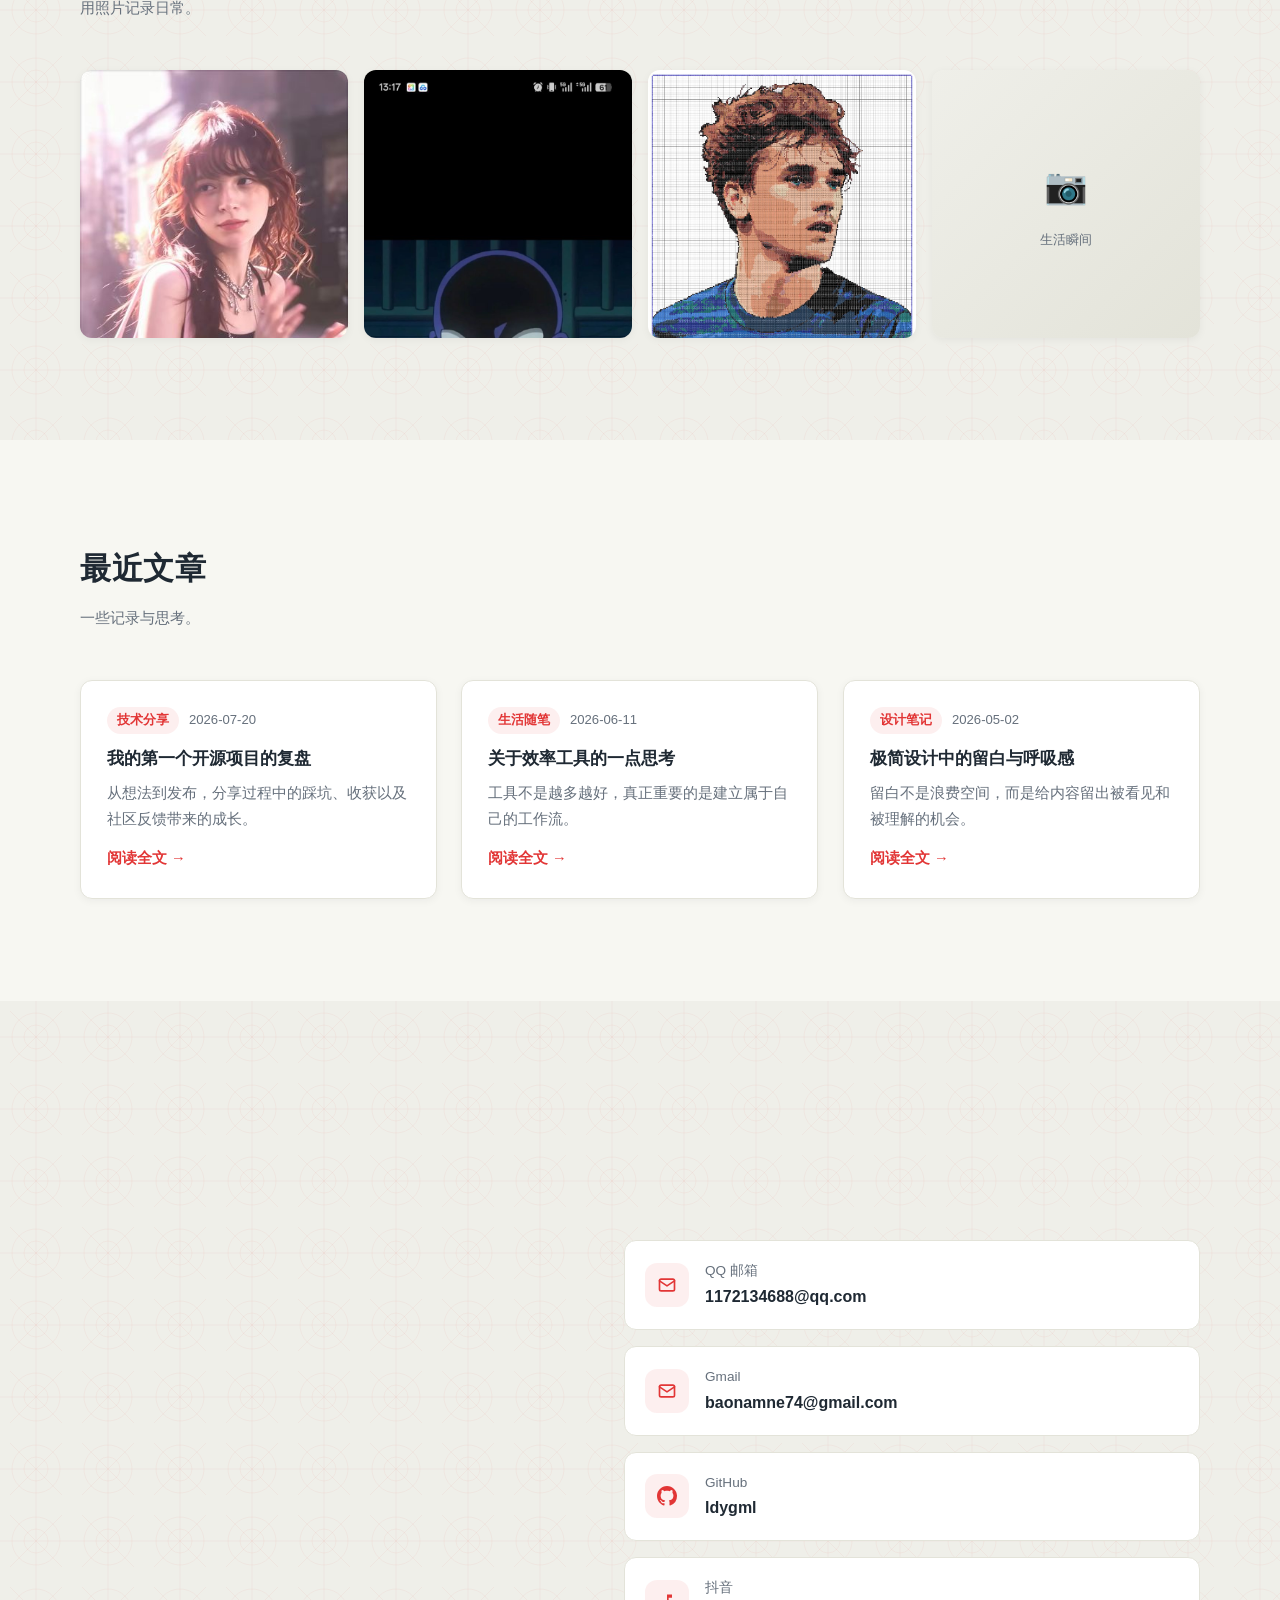
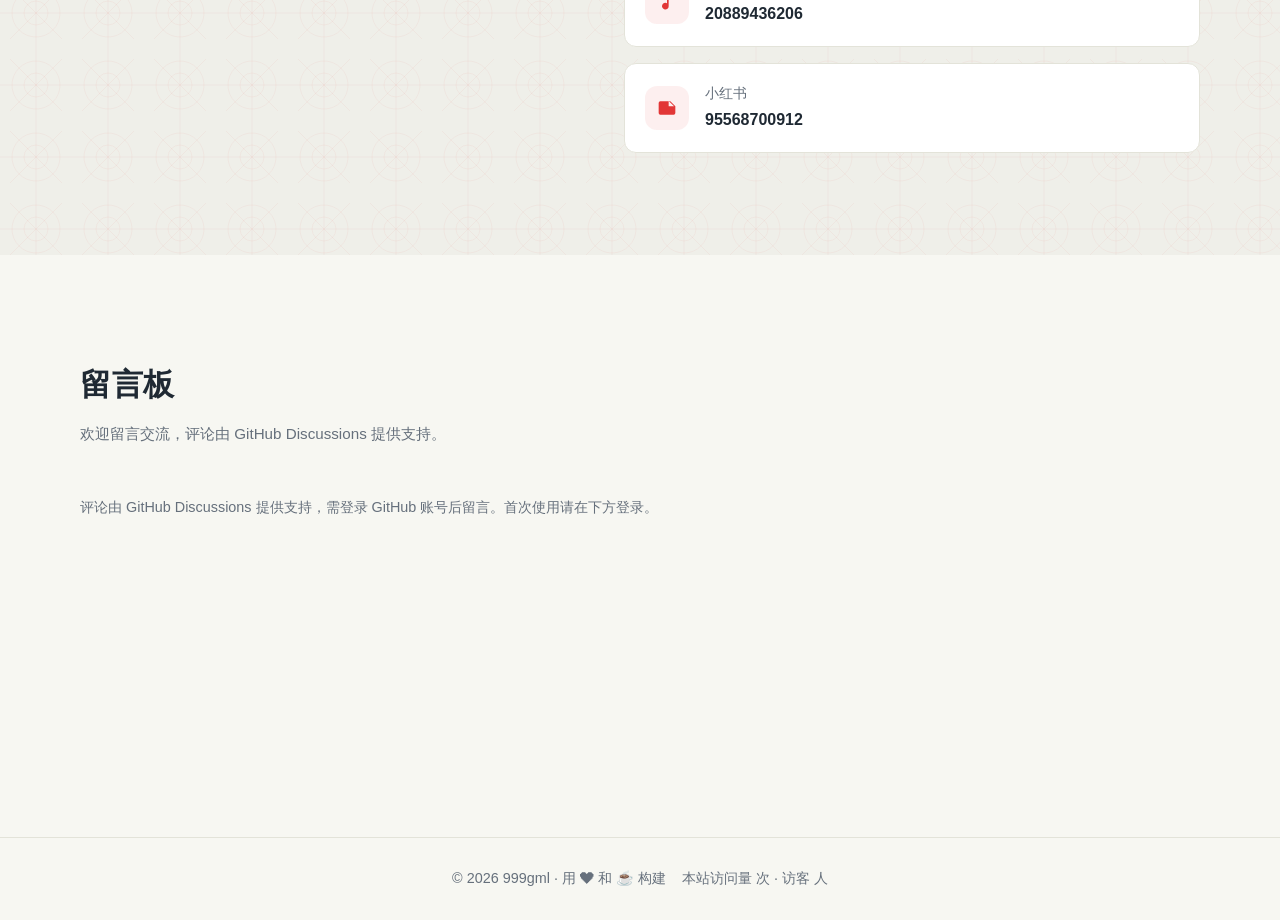
==== commit 5ebe7c7e: "Add game lobby + catch game" ====
--- a/index.html
+++ b/index.html
@@ -49,7 +49,7 @@
           <li><a href="#honors" class="nav-link">荣誉</a></li>
           <li><a href="#skills" class="nav-link">技能</a></li>
           <li><a href="#projects" class="nav-link">作品</a></li>
-          <li><a href="game.html" class="nav-link">游戏</a></li>
+          <li><a href="games.html" class="nav-link">游戏</a></li>
           <li><a href="#blog" class="nav-link">文章</a></li>
           <li><a href="#contact" class="nav-link">联系</a></li>
           <li><a href="#guestbook" class="nav-link">留言</a></li>
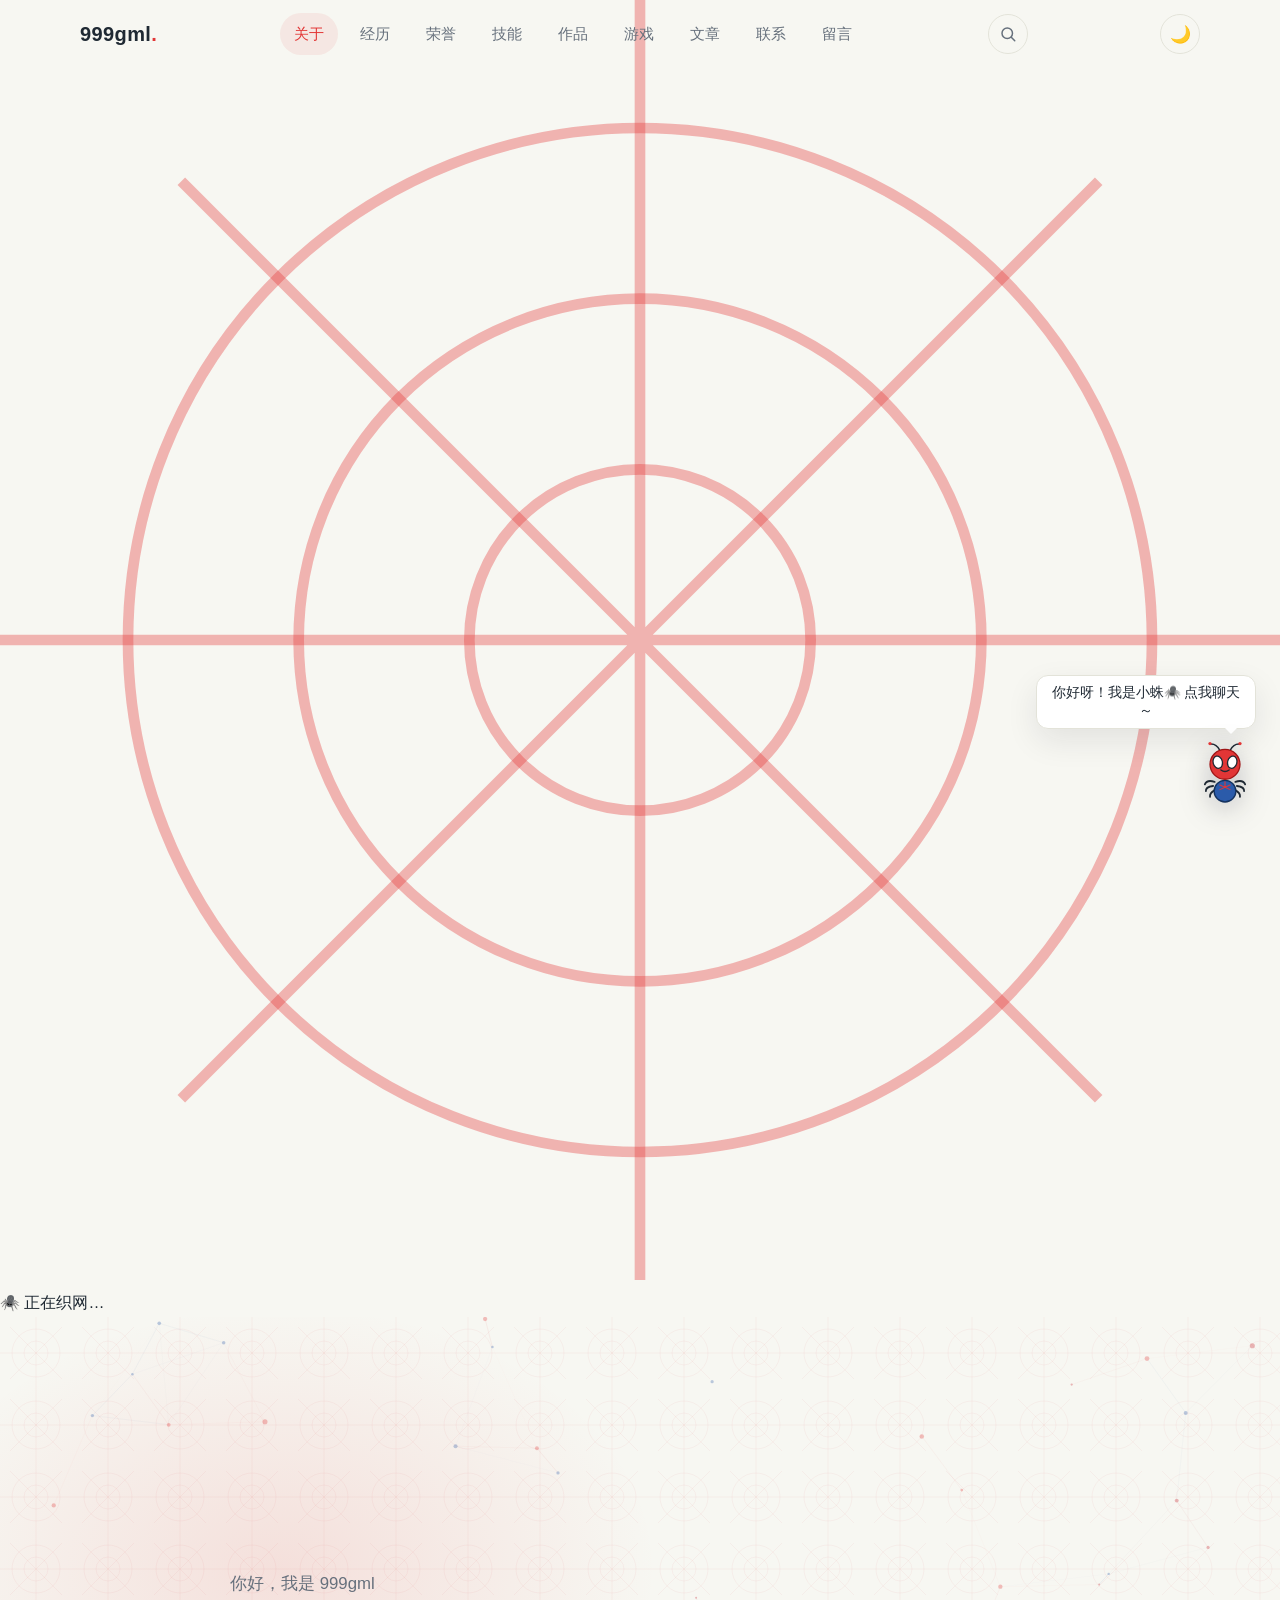
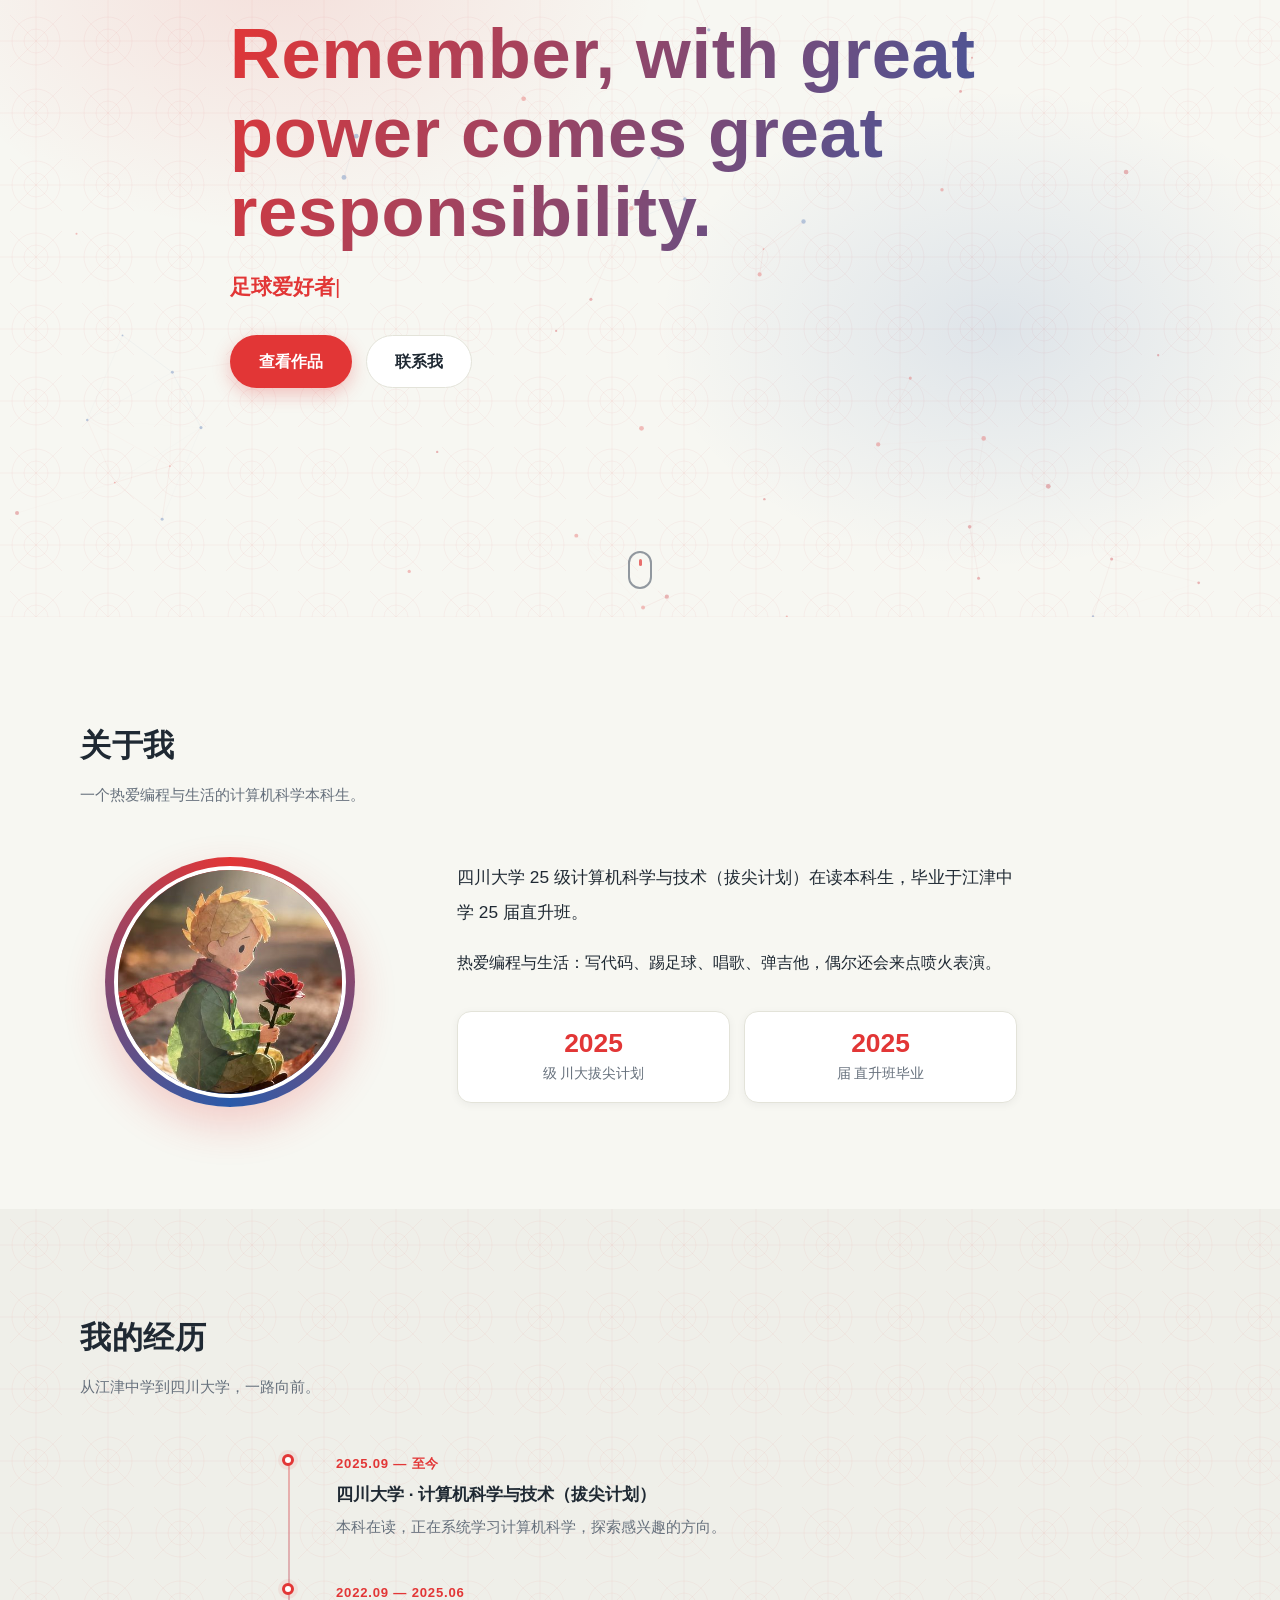
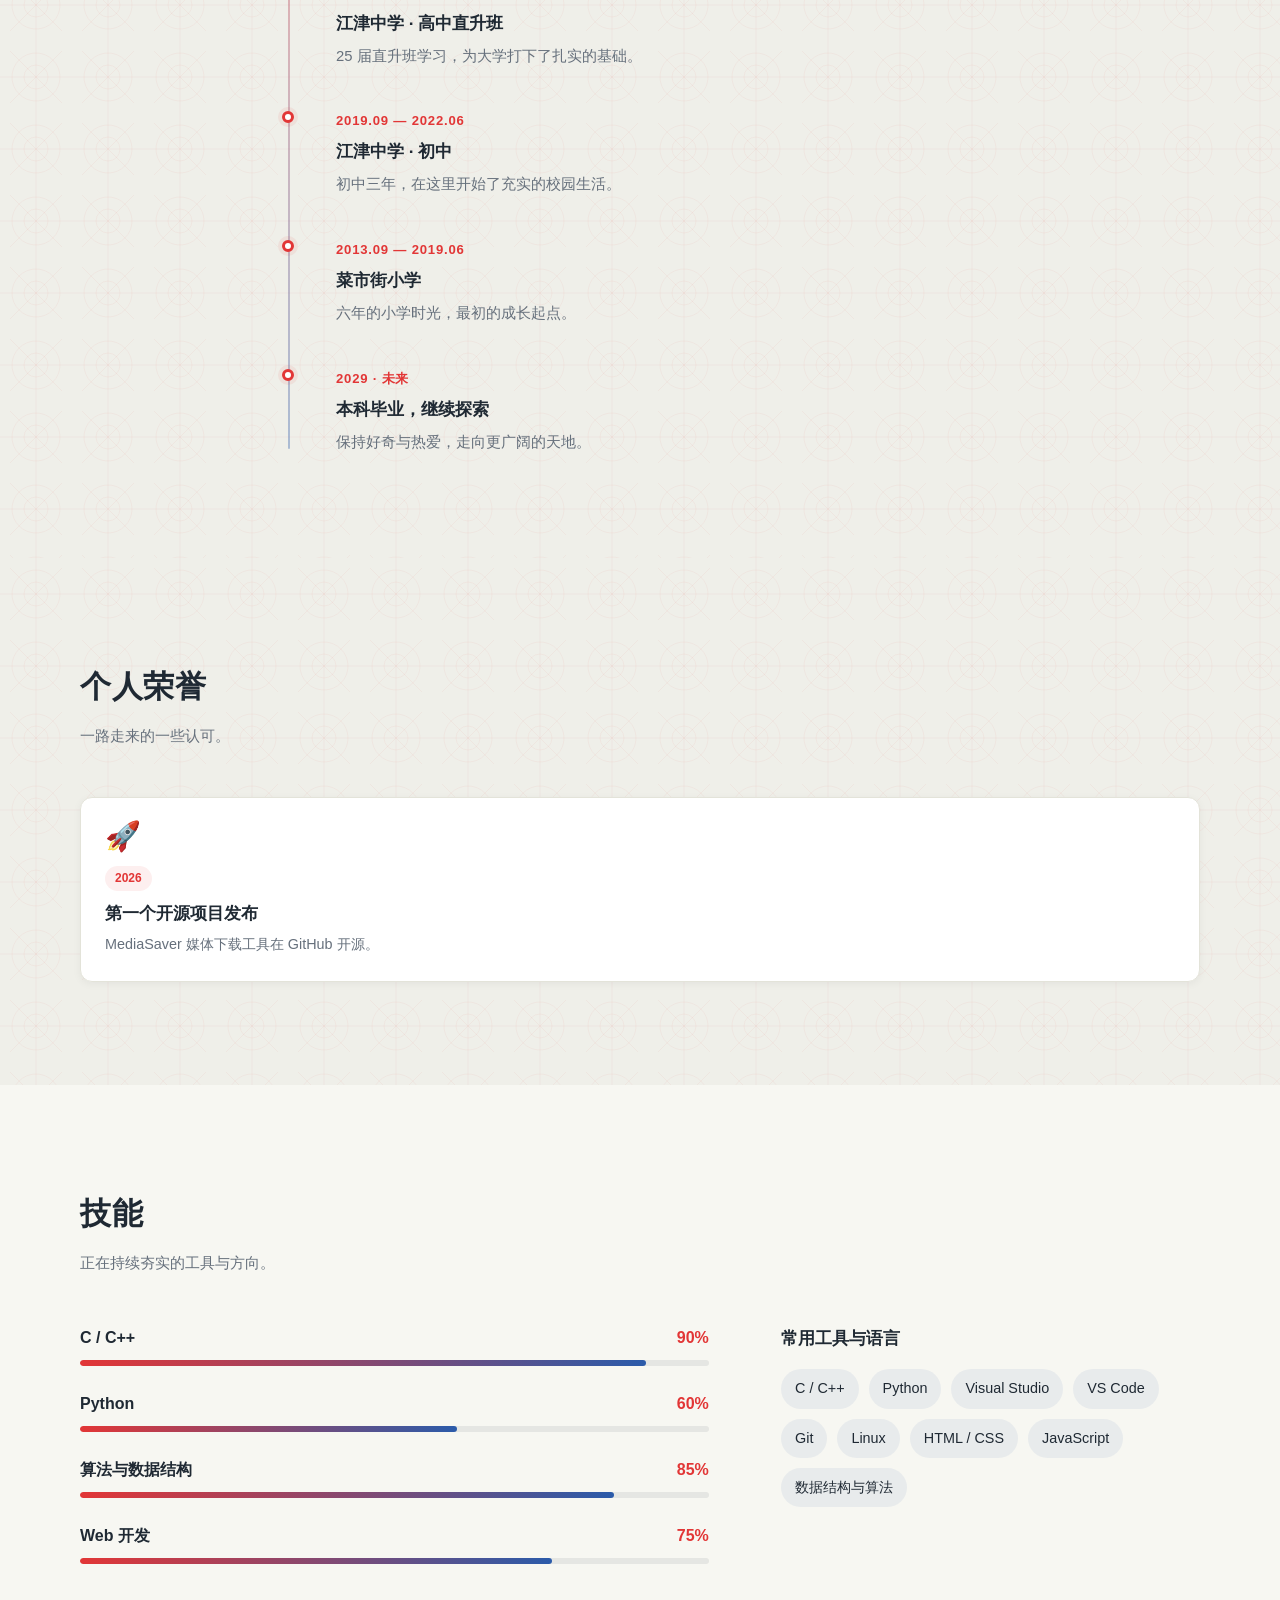
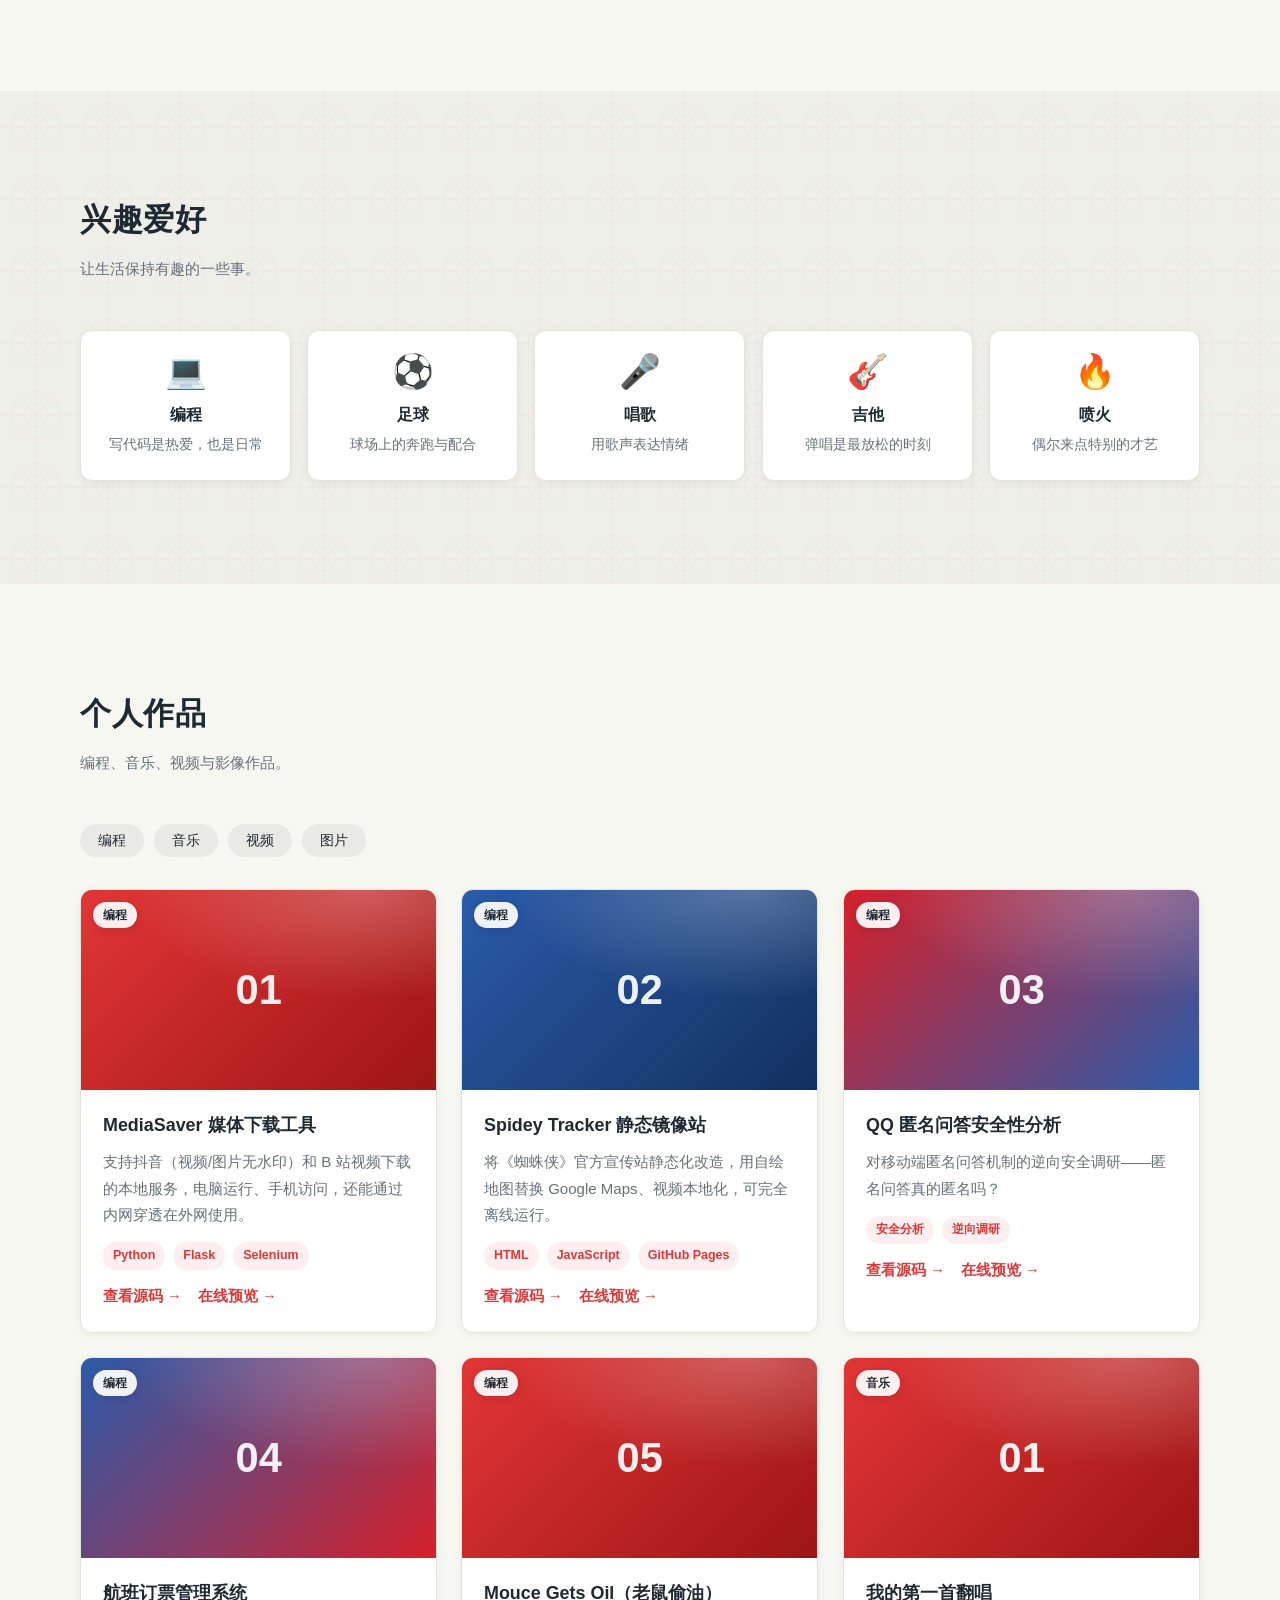
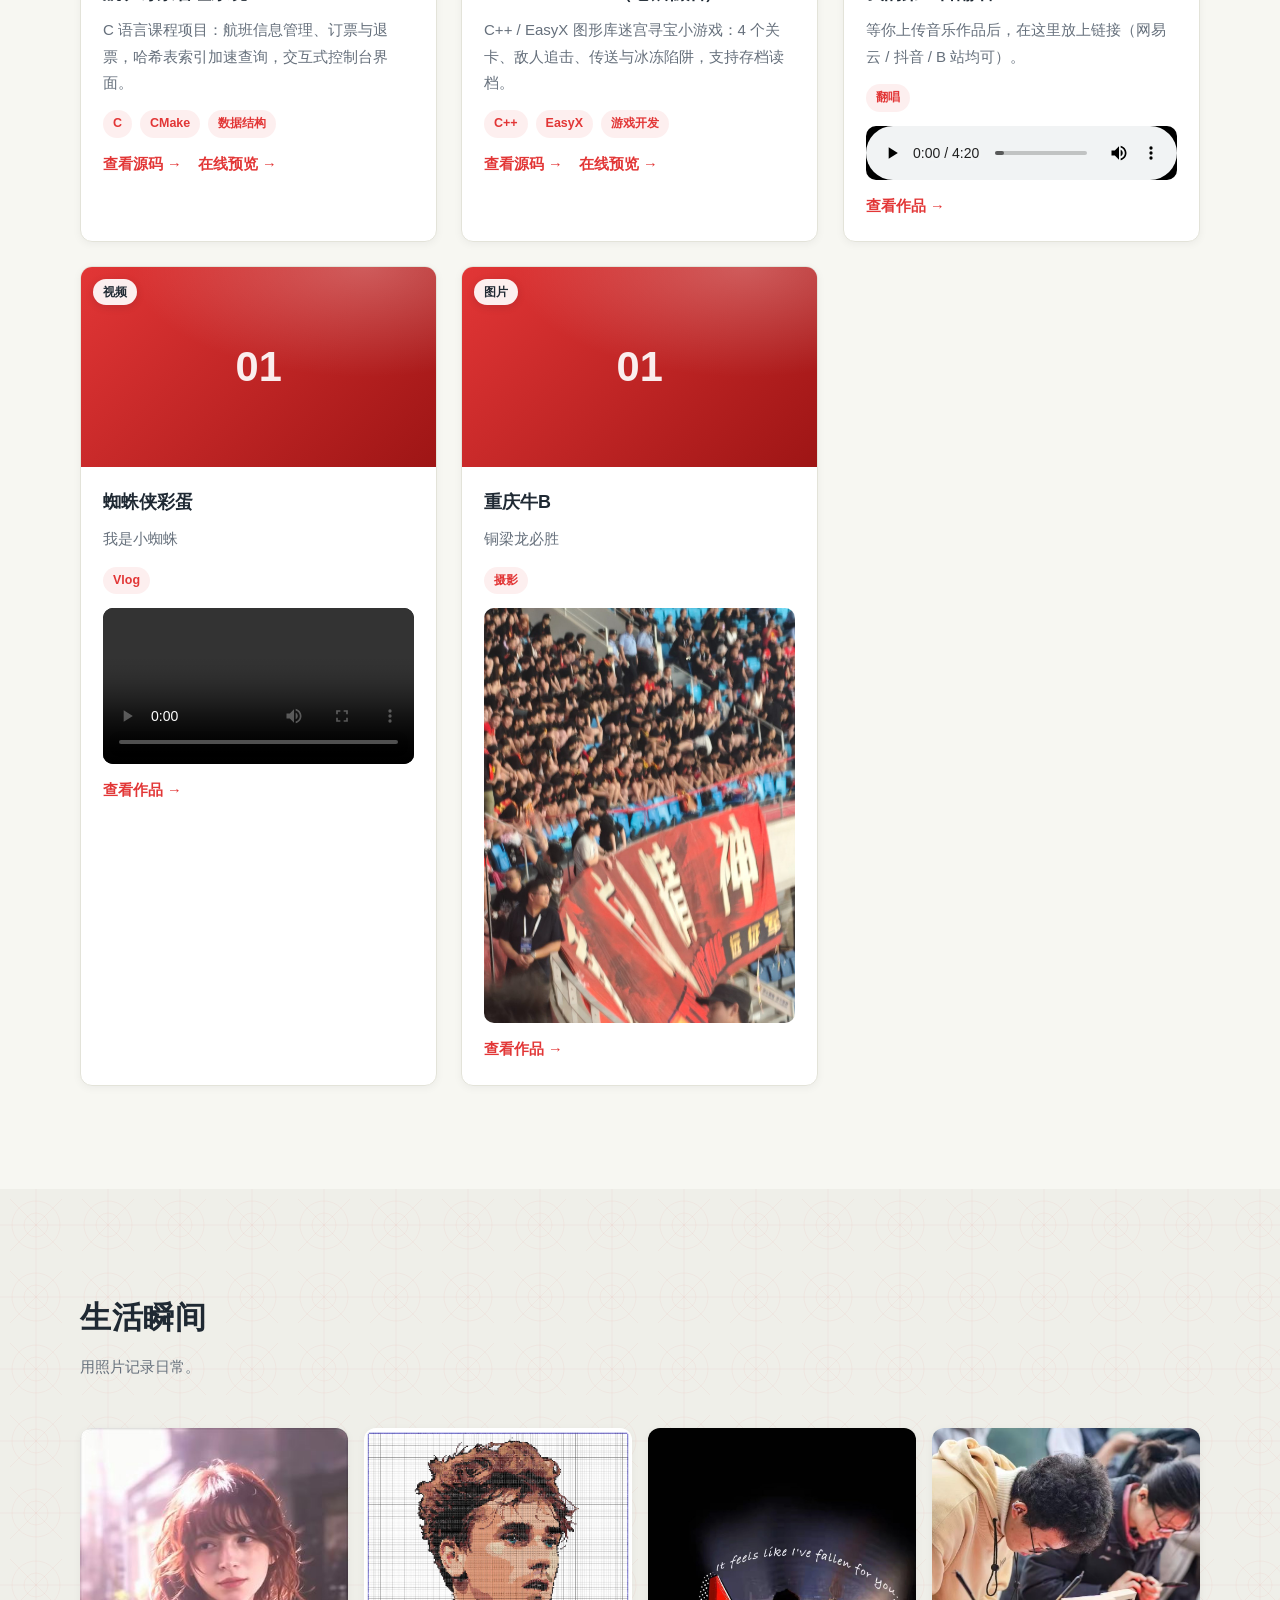
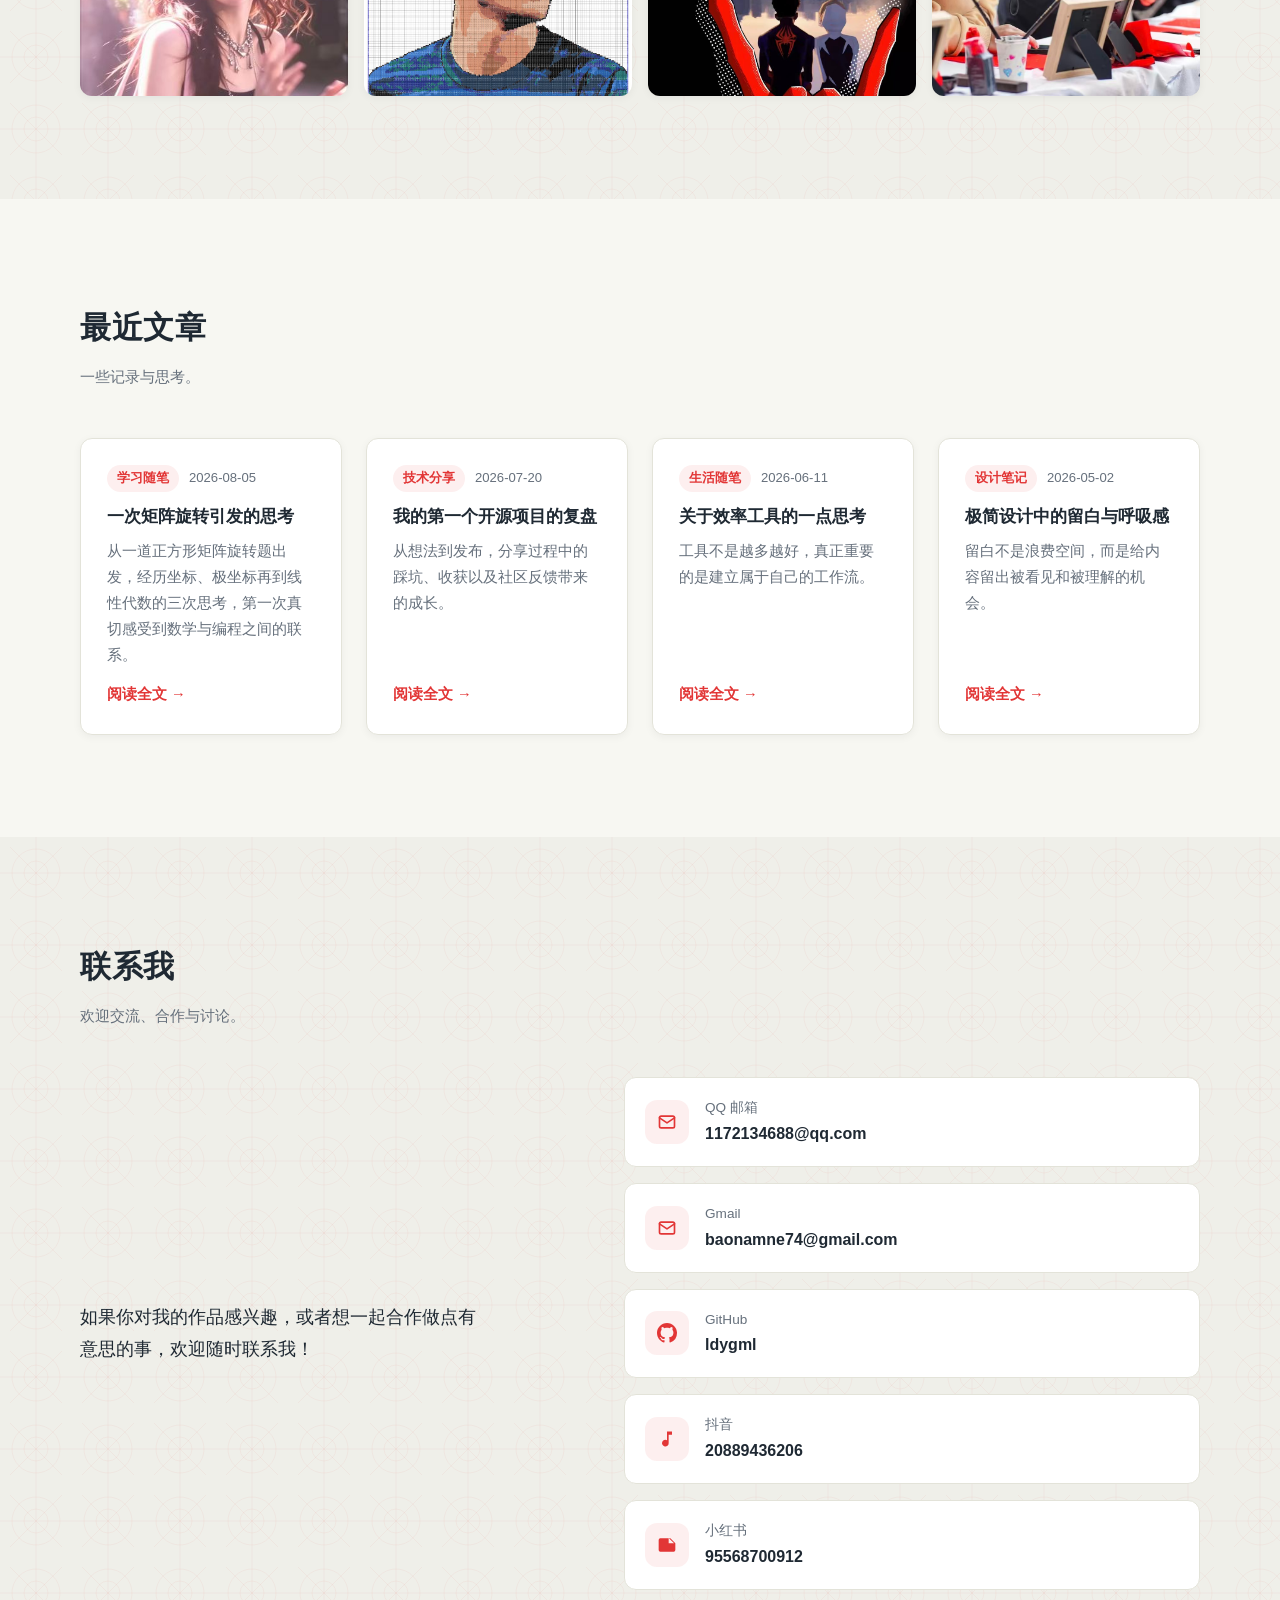
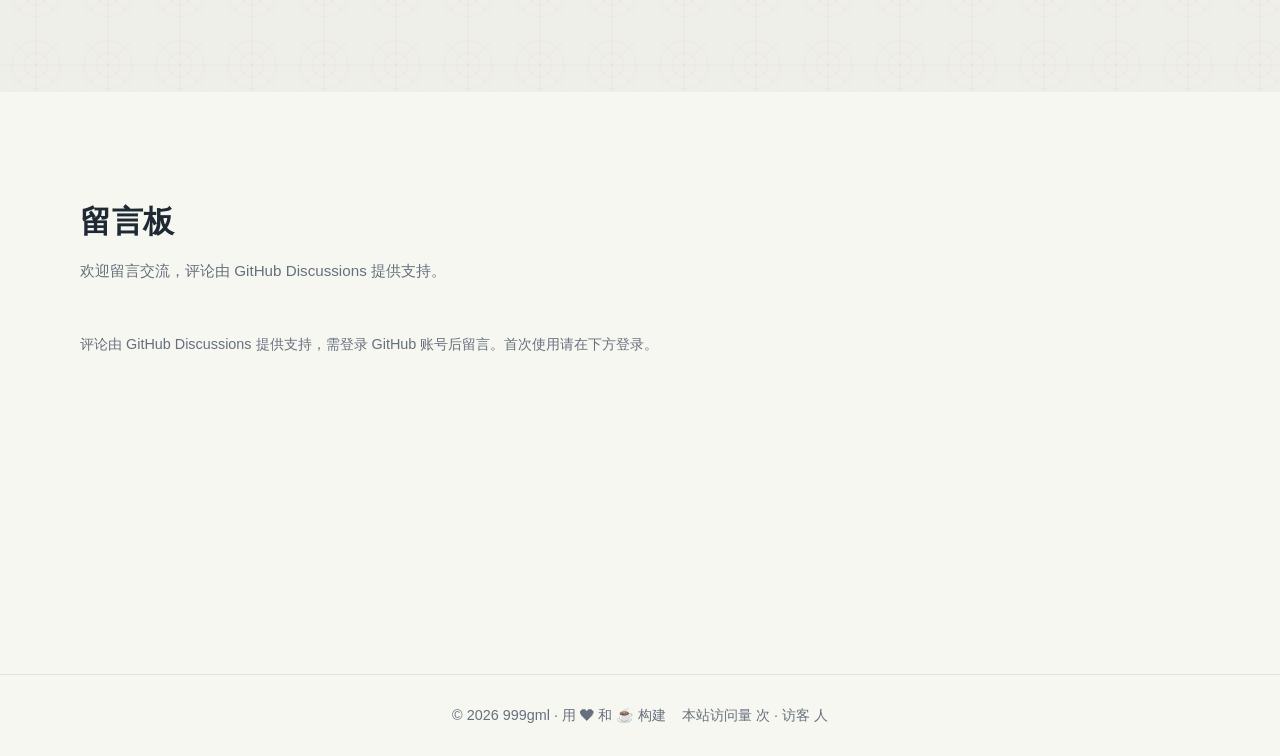
==== commit 61d7d5ef: "update site" ====
--- a/index.html
+++ b/index.html
@@ -5,7 +5,16 @@
   <meta name="viewport" content="width=device-width, initial-scale=1.0" />
   <title>999gml · 个人主页</title>
   <meta name="description" content="999gml的个人主页：关于我、技能、作品、文章与联系方式。" />
-  <meta name="theme-color" content="#fafafa" />
+  <meta name="theme-color" content="#f7f7f2" />
+  <link rel="manifest" href="./manifest.json" />
+  <link rel="apple-touch-icon" href="./assets/icons/icon-192.png" />
+  <script>
+    if ('serviceWorker' in navigator && (location.protocol === 'https:' || location.hostname === 'localhost' || location.hostname === '127.0.0.1')) {
+      window.addEventListener('load', function () {
+        navigator.serviceWorker.register('./sw.js').catch(function (e) { console.warn('SW register failed', e); });
+      });
+    }
+  </script>
   <link rel="canonical" href="https://ldygml.github.io/liuyanjun-website/" />
   <meta name="google-site-verification" content="dlxHDLYu2o1KjggFdpPnx2k5jmTcAfCK6WMIwEe_aGo" />
   <meta property="og:type" content="website" />
@@ -32,6 +41,18 @@
   <link rel="stylesheet" href="css/style.css" />
 </head>
 <body>
+  <div class="site-loader" id="siteLoader" aria-hidden="true">
+    <svg viewBox="0 0 120 120" class="loader-web" aria-hidden="true">
+      <g fill="none" stroke="#e23636" stroke-opacity="0.35">
+        <path d="M60 0v120M0 60h120M17 17l86 86M103 17L17 103" />
+        <circle cx="60" cy="60" r="16" />
+        <circle cx="60" cy="60" r="32" />
+        <circle cx="60" cy="60" r="48" />
+      </g>
+    </svg>
+    <span class="loader-spider" aria-hidden="true">🕷️</span>
+    <span class="loader-text">正在织网…</span>
+  </div>
   <a class="skip-link" href="#main">跳到主要内容</a>
   <div class="progress-bar" id="progressBar" aria-hidden="true"></div>
 
@@ -275,6 +296,7 @@
         <strong id="chatName">小蛛</strong>
         <span class="chat-status"> 在线</span>
       </div>
+      <button class="chat-voice" id="chatVoice" aria-label="语音播报开关">🔇</button>
       <button class="chat-close" id="chatClose" aria-label="关闭聊天">×</button>
     </div>
     <div class="chat-msgs" id="chatMsgs"></div>
--- a/css/style.css
+++ b/css/style.css
@@ -1184,6 +1184,10 @@
   background: none;
   cursor: grab;
   padding: 0;
+  touch-action: none;
+  -webkit-user-select: none;
+  user-select: none;
+  -webkit-touch-callout: none;
   animation: mascot-bob 3.2s ease-in-out infinite;
 }
 .mascot.dragging {
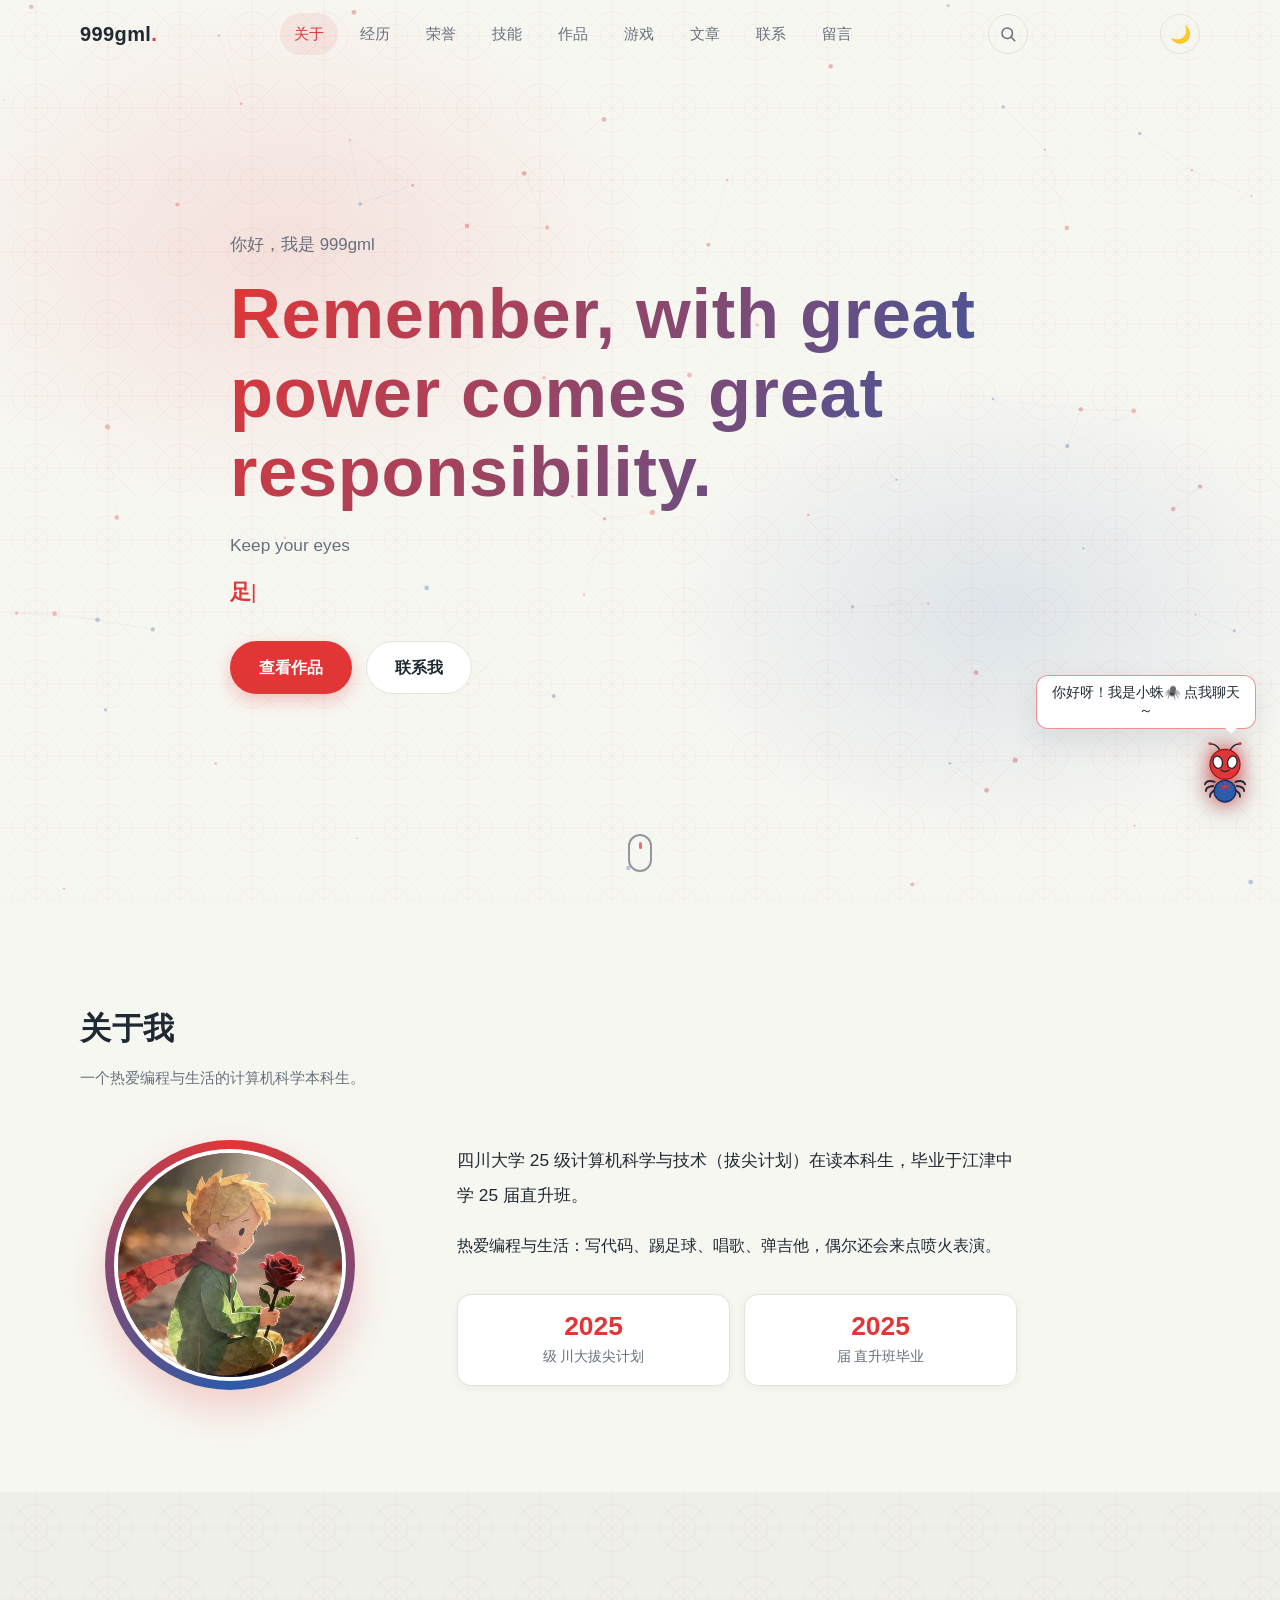
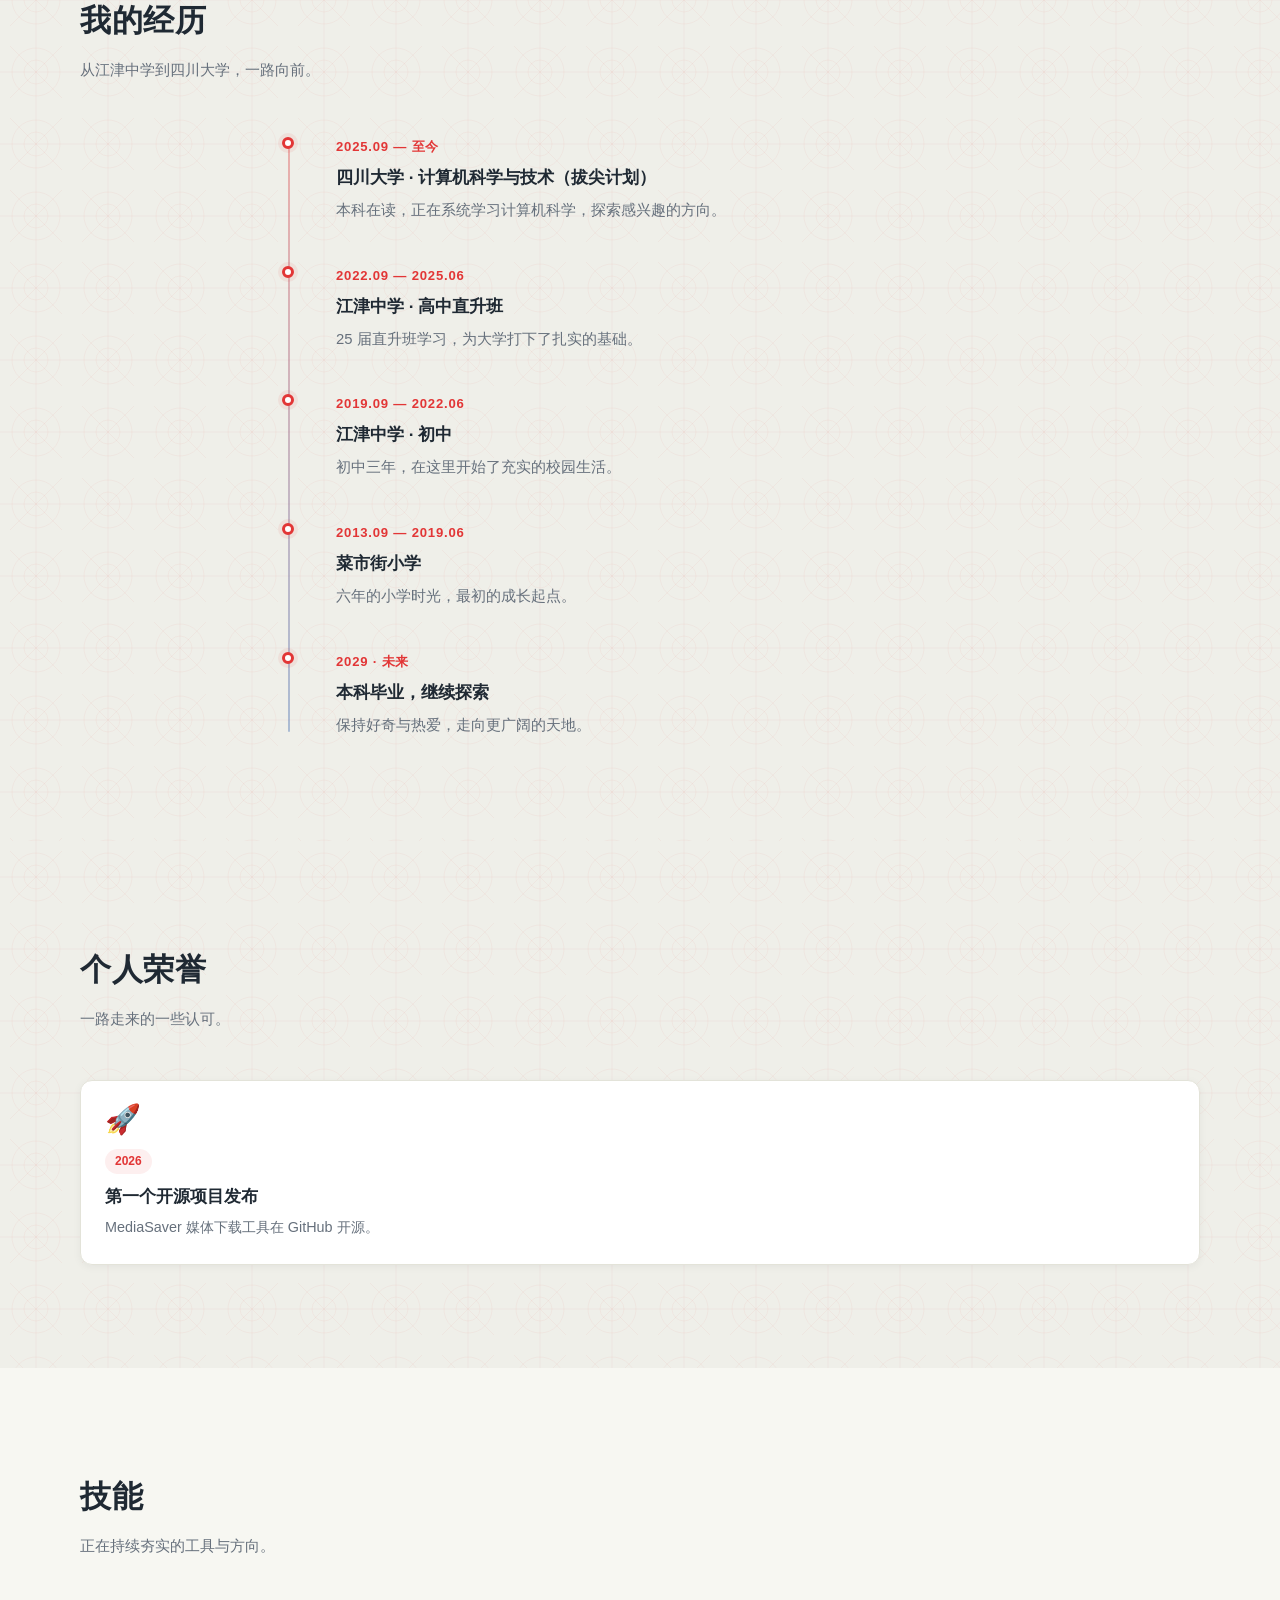
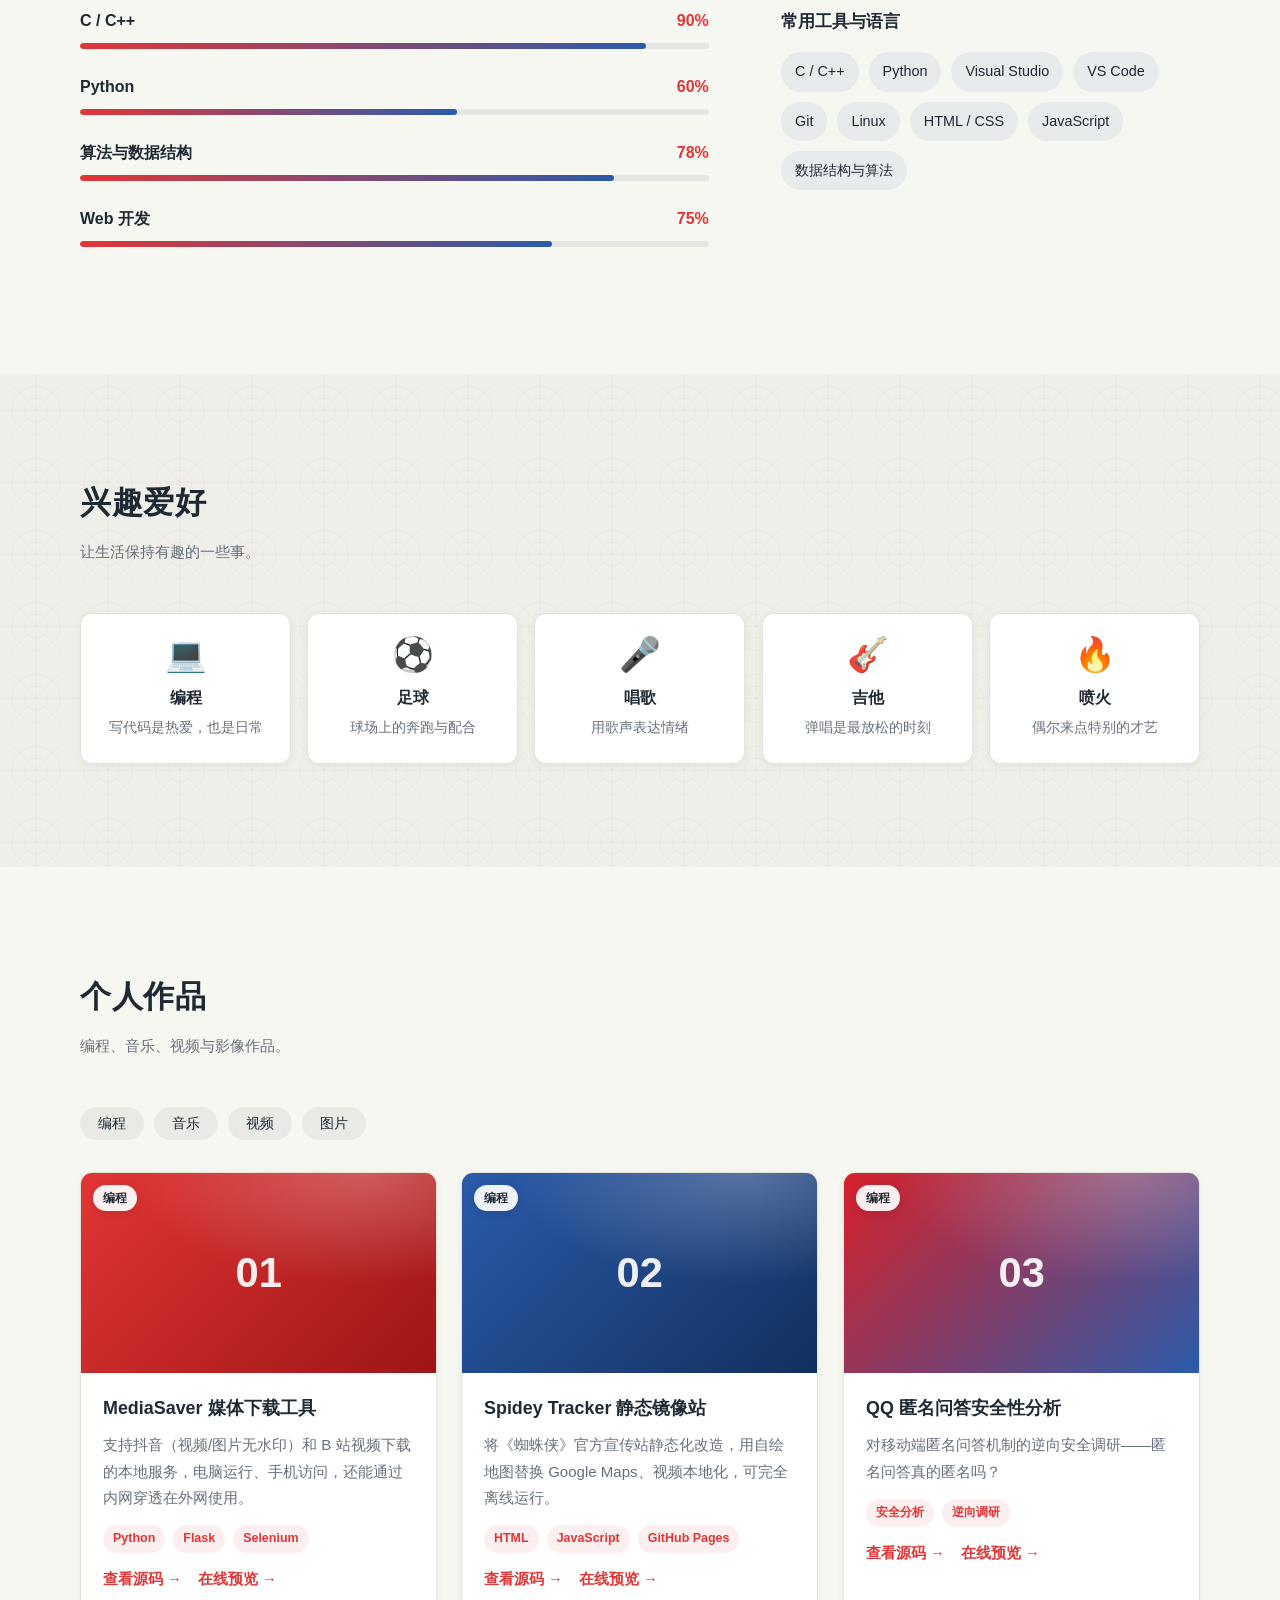
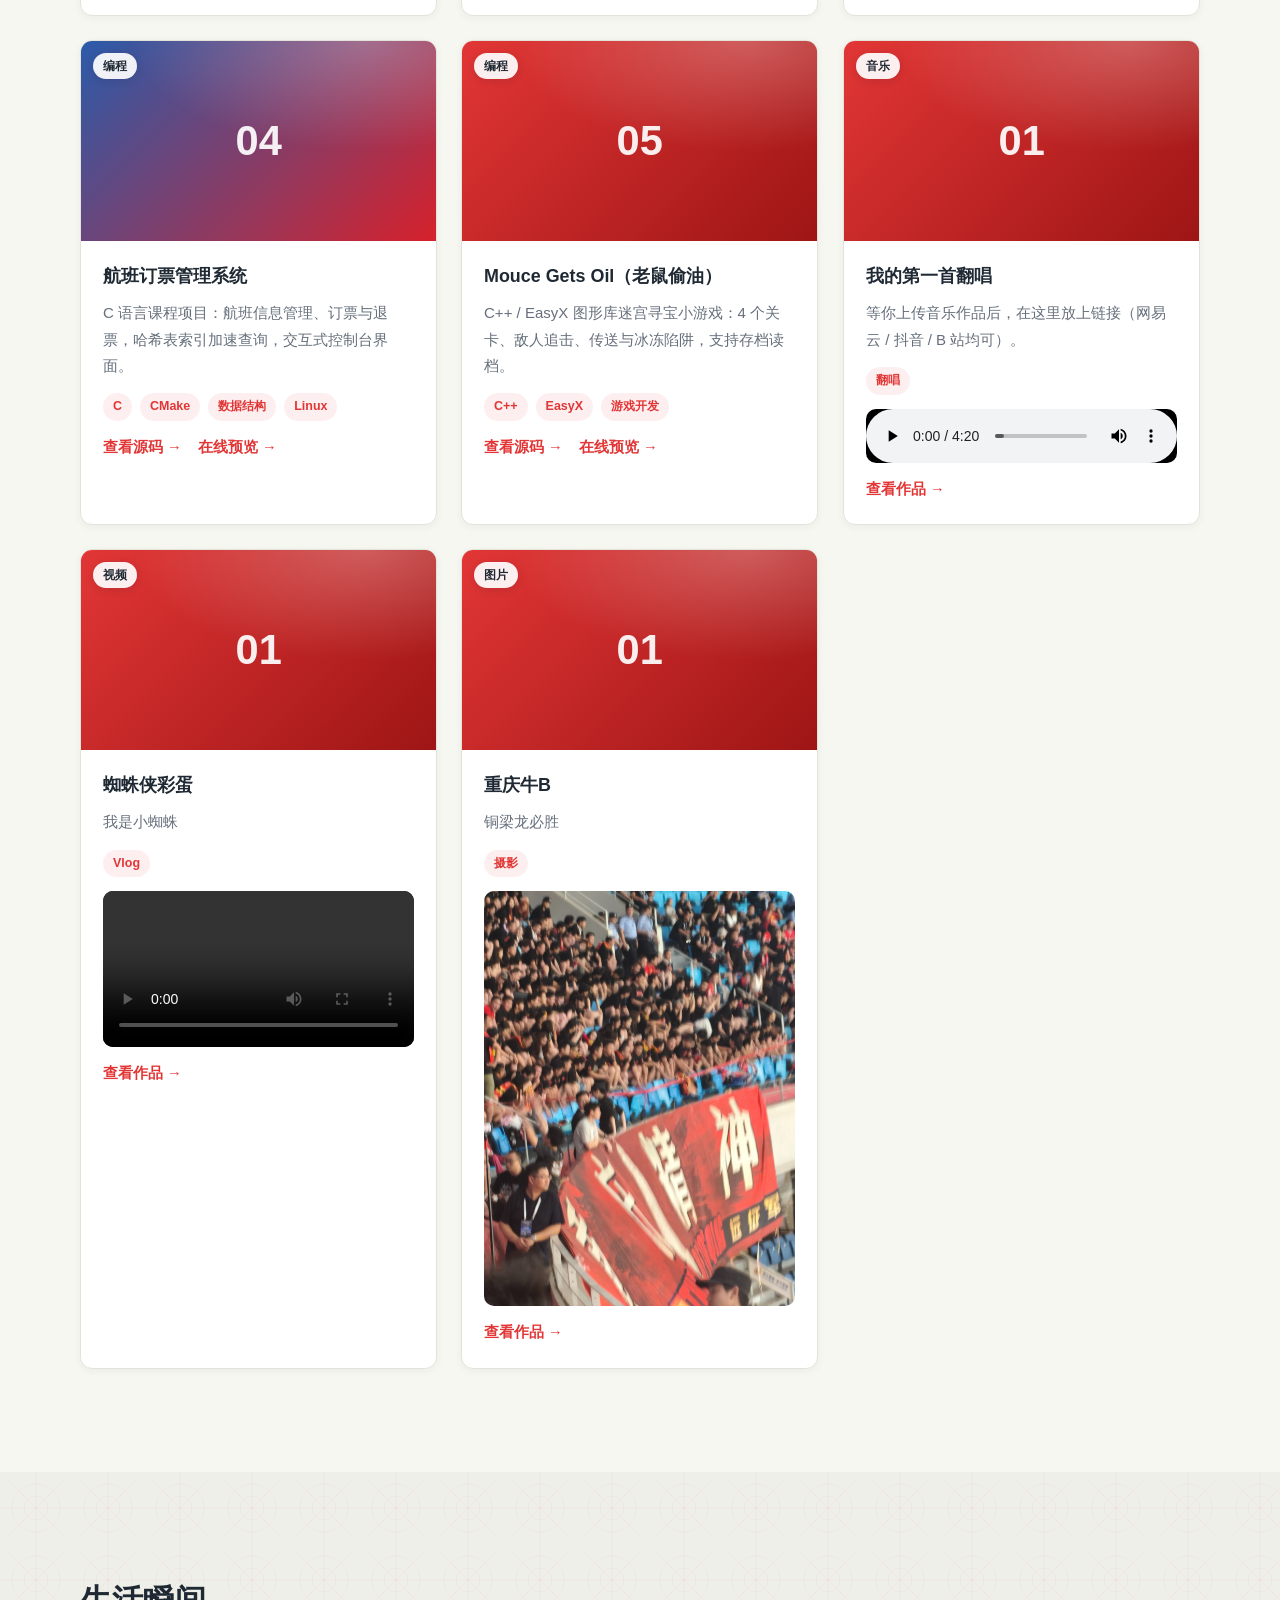
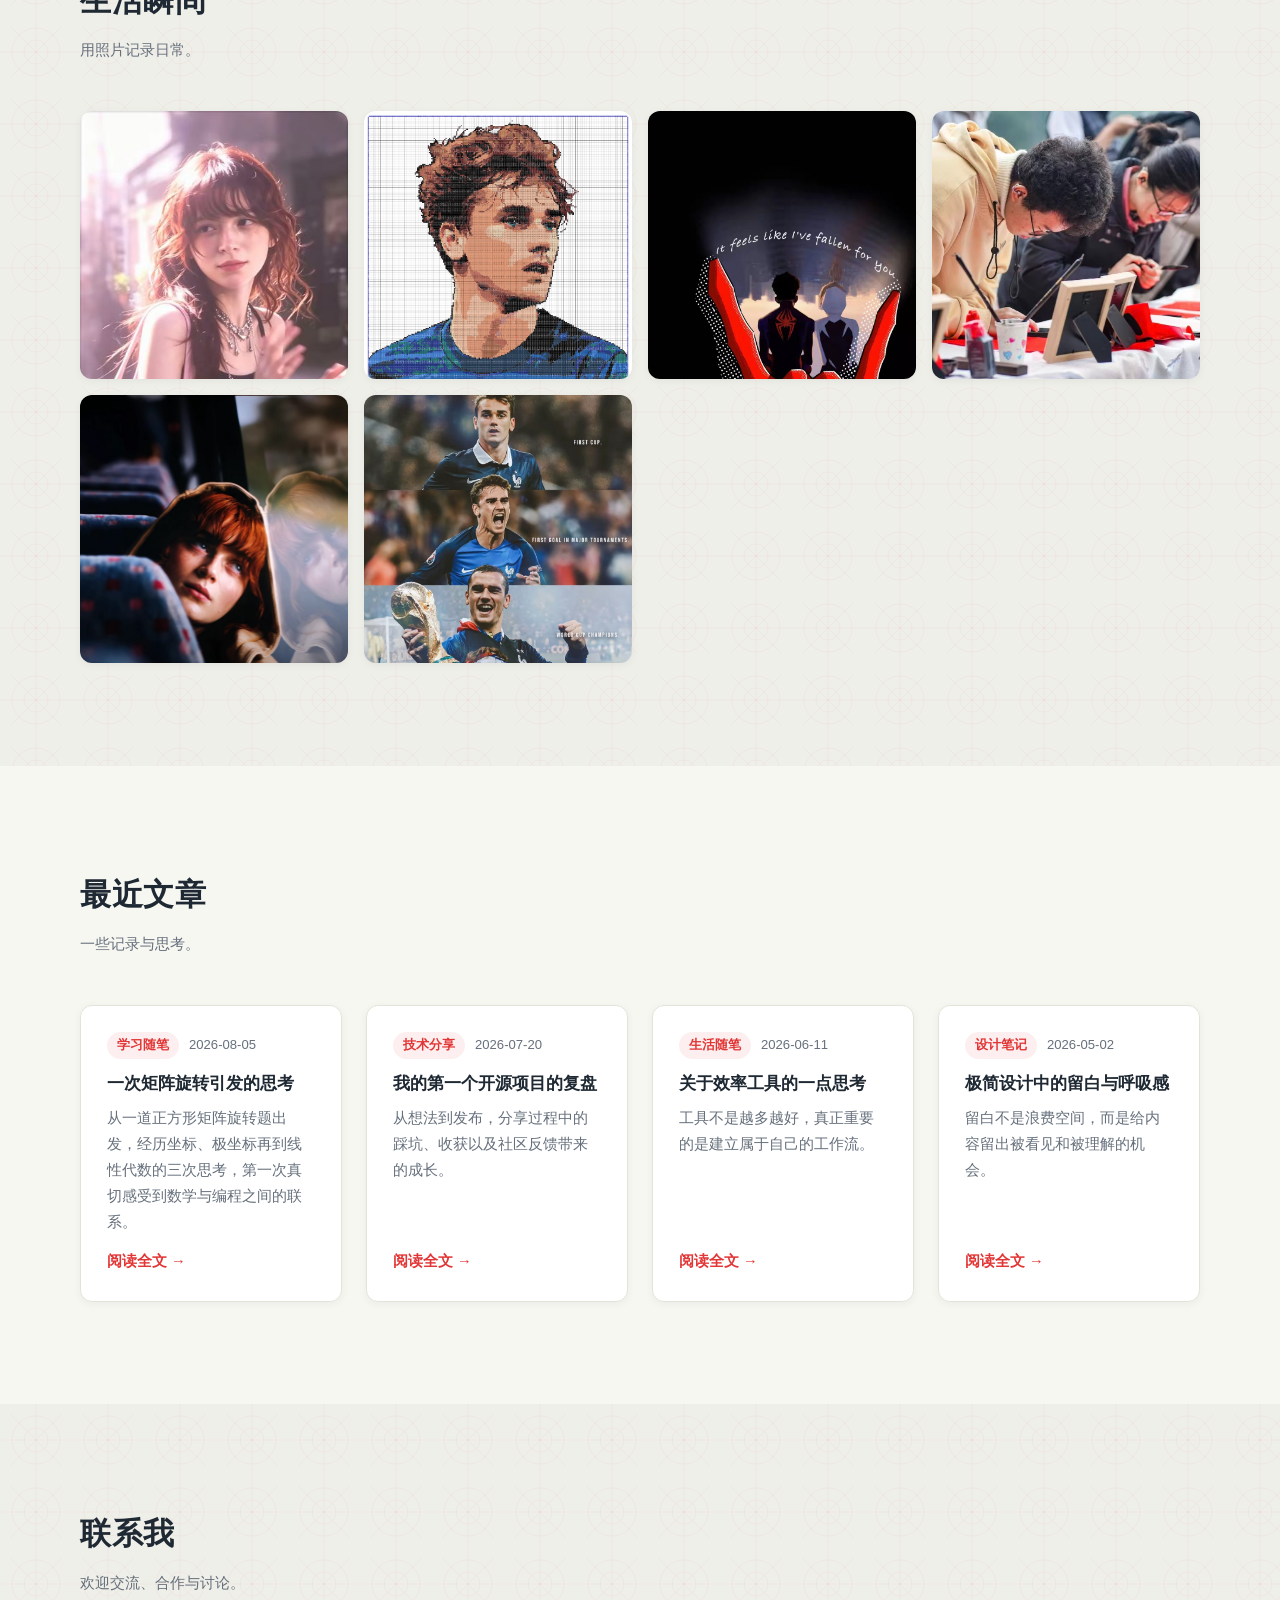
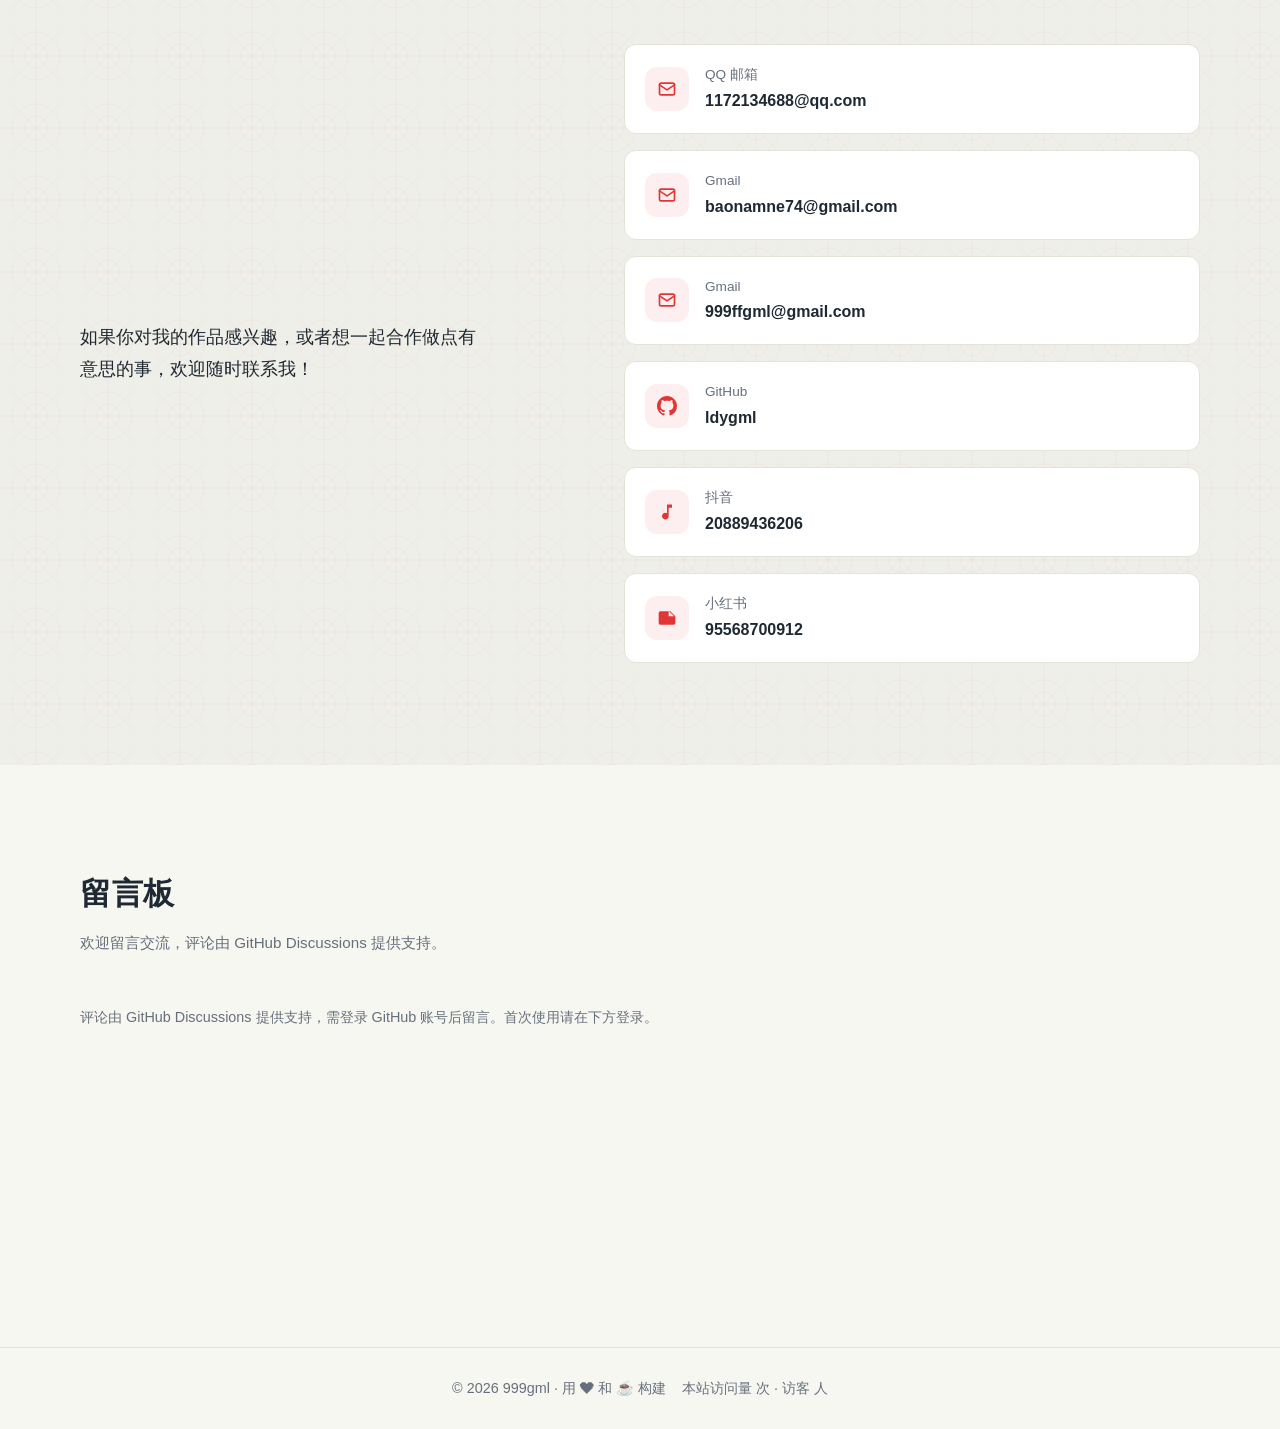
==== commit a5c052b5: "update site" ====
--- a/index.html
+++ b/index.html
@@ -118,7 +118,7 @@
           <div class="about-avatar reveal">
             <div class="avatar-wrap">
               <div class="avatar">
-                <img src="avatars/avatar.jpg" alt="999gml 的头像" />
+                <img loading="lazy" src="avatars/avatar.jpg" alt="999gml 的头像" />
               </div>
             </div>
           </div>
--- a/css/style.css
+++ b/css/style.css
@@ -1474,3 +1474,93 @@
   }
   .reveal { opacity: 1; transform: none; }
 }
+
+/* ---------- 加载动画 ---------- */
+.site-loader {
+  position: fixed;
+  inset: 0;
+  z-index: 9999;
+  display: flex;
+  flex-direction: column;
+  align-items: center;
+  justify-content: center;
+  gap: 18px;
+  background: var(--bg);
+  transition: opacity 0.5s ease, visibility 0.5s ease;
+}
+.site-loader.done { opacity: 0; visibility: hidden; pointer-events: none; }
+.loader-web { width: 130px; height: 130px; animation: loader-spin 7s linear infinite; }
+@keyframes loader-spin { to { transform: rotate(360deg); } }
+.loader-spider {
+  position: absolute;
+  font-size: 30px;
+  margin-top: -78px;
+  transform-origin: 50% -130px;
+  animation: loader-swing 1.2s ease-in-out infinite;
+}
+@keyframes loader-swing {
+  0%, 100% { transform: rotate(-15deg); }
+  50% { transform: rotate(15deg); }
+}
+.loader-text { color: var(--text-soft); font-size: 13px; letter-spacing: 2px; }
+
+/* ---------- 深夜彩蛋：小蛛眼睛发光 ---------- */
+body.night .mascot svg {
+  filter: drop-shadow(0 0 9px rgba(226, 54, 54, 0.85)) drop-shadow(0 6px 14px rgba(20, 20, 40, 0.25));
+}
+body.night .mascot-bubble.show { border-color: rgba(226, 54, 54, 0.55); }
+body.night .to-top { box-shadow: 0 0 14px rgba(226, 54, 54, 0.55); }
+
+/* ---------- 聊天语音按钮 ---------- */
+.chat-voice {
+  margin-left: auto;
+  margin-right: 6px;
+  border: none;
+  background: none;
+  font-size: 16px;
+  line-height: 1;
+  cursor: pointer;
+  padding: 4px 6px;
+  border-radius: 8px;
+  transition: background 0.2s ease, transform 0.2s ease;
+}
+.chat-voice:hover { background: rgba(31, 41, 51, 0.08); transform: scale(1.1); }
+
+/* ---------- Mascot chat extras: clear, quick questions, system note ---------- */
+.chat-clear {
+  border: none;
+  background: none;
+  color: var(--text-soft, #7b8794);
+  font-size: 12px;
+  line-height: 1;
+  cursor: pointer;
+  padding: 4px 6px;
+  border-radius: 8px;
+  transition: background 0.2s ease, color 0.2s ease;
+}
+.chat-clear:hover { background: rgba(31, 41, 51, 0.08); color: #e23636; }
+.chat-quick {
+  display: flex;
+  flex-wrap: wrap;
+  gap: 6px;
+  padding: 8px 12px 2px;
+}
+.chat-quick button {
+  border: 1px solid rgba(31, 41, 51, 0.18);
+  background: rgba(255, 255, 255, 0.7);
+  color: var(--text, #1f2933);
+  font-size: 12px;
+  line-height: 1;
+  padding: 6px 10px;
+  border-radius: 999px;
+  cursor: pointer;
+  transition: background 0.2s ease, border-color 0.2s ease;
+}
+.chat-quick button:hover { background: #eef2ff; border-color: #6366f1; }
+.chat-msg.system {
+  font-size: 12px;
+  color: var(--text-soft, #7b8794);
+  font-style: italic;
+  text-align: center;
+  padding: 4px 10px;
+}
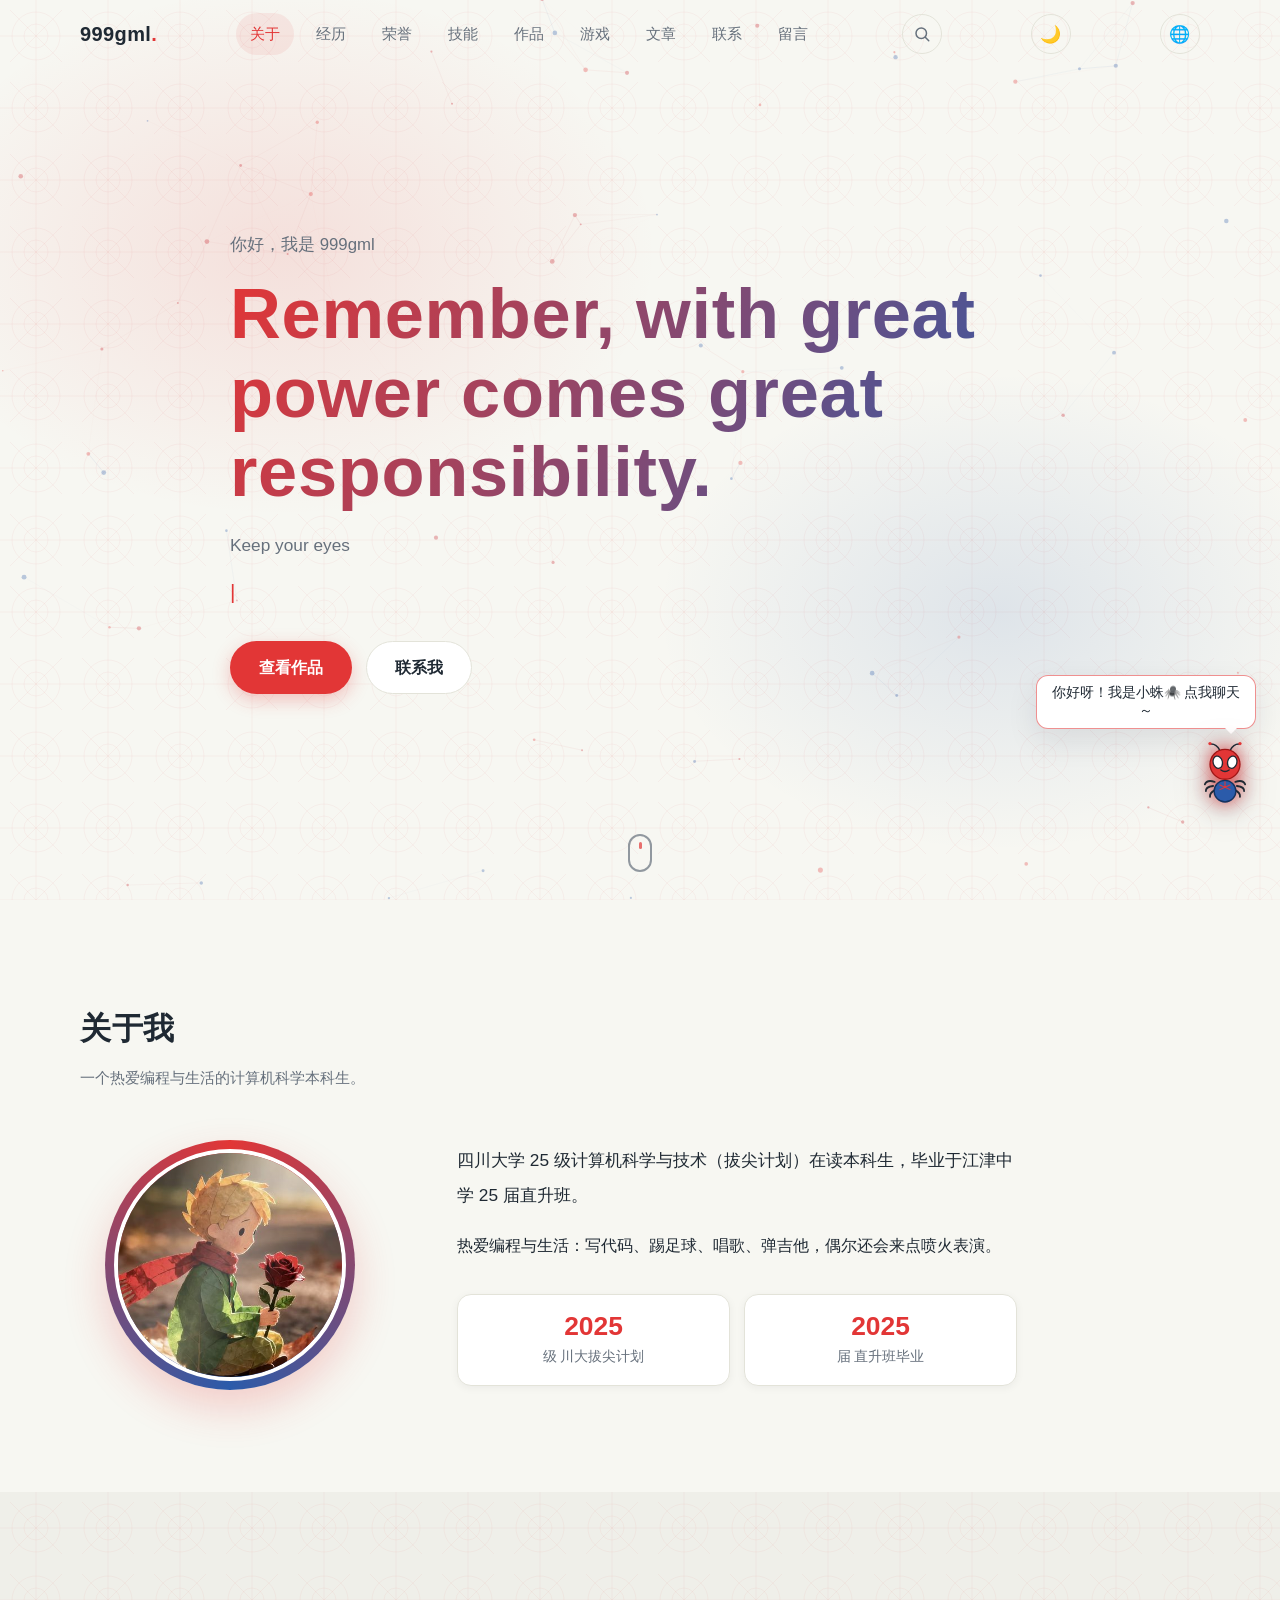
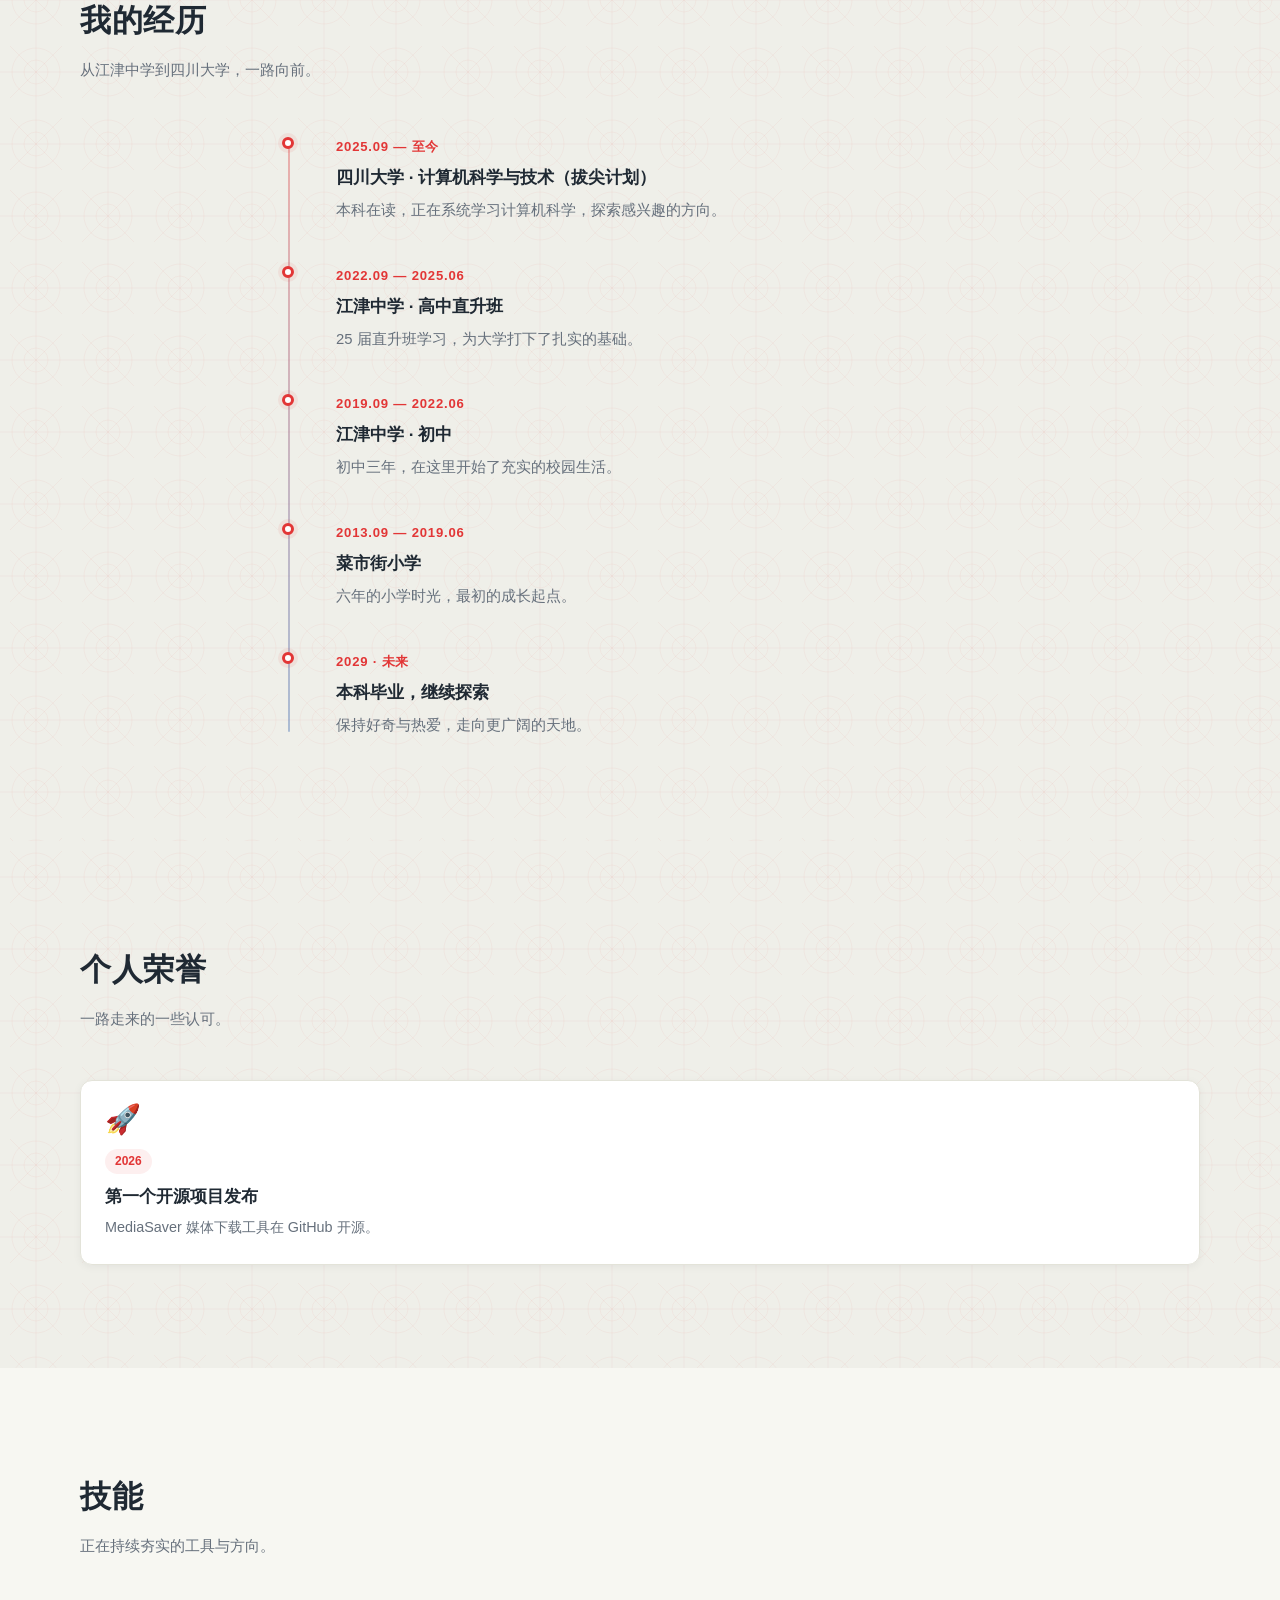
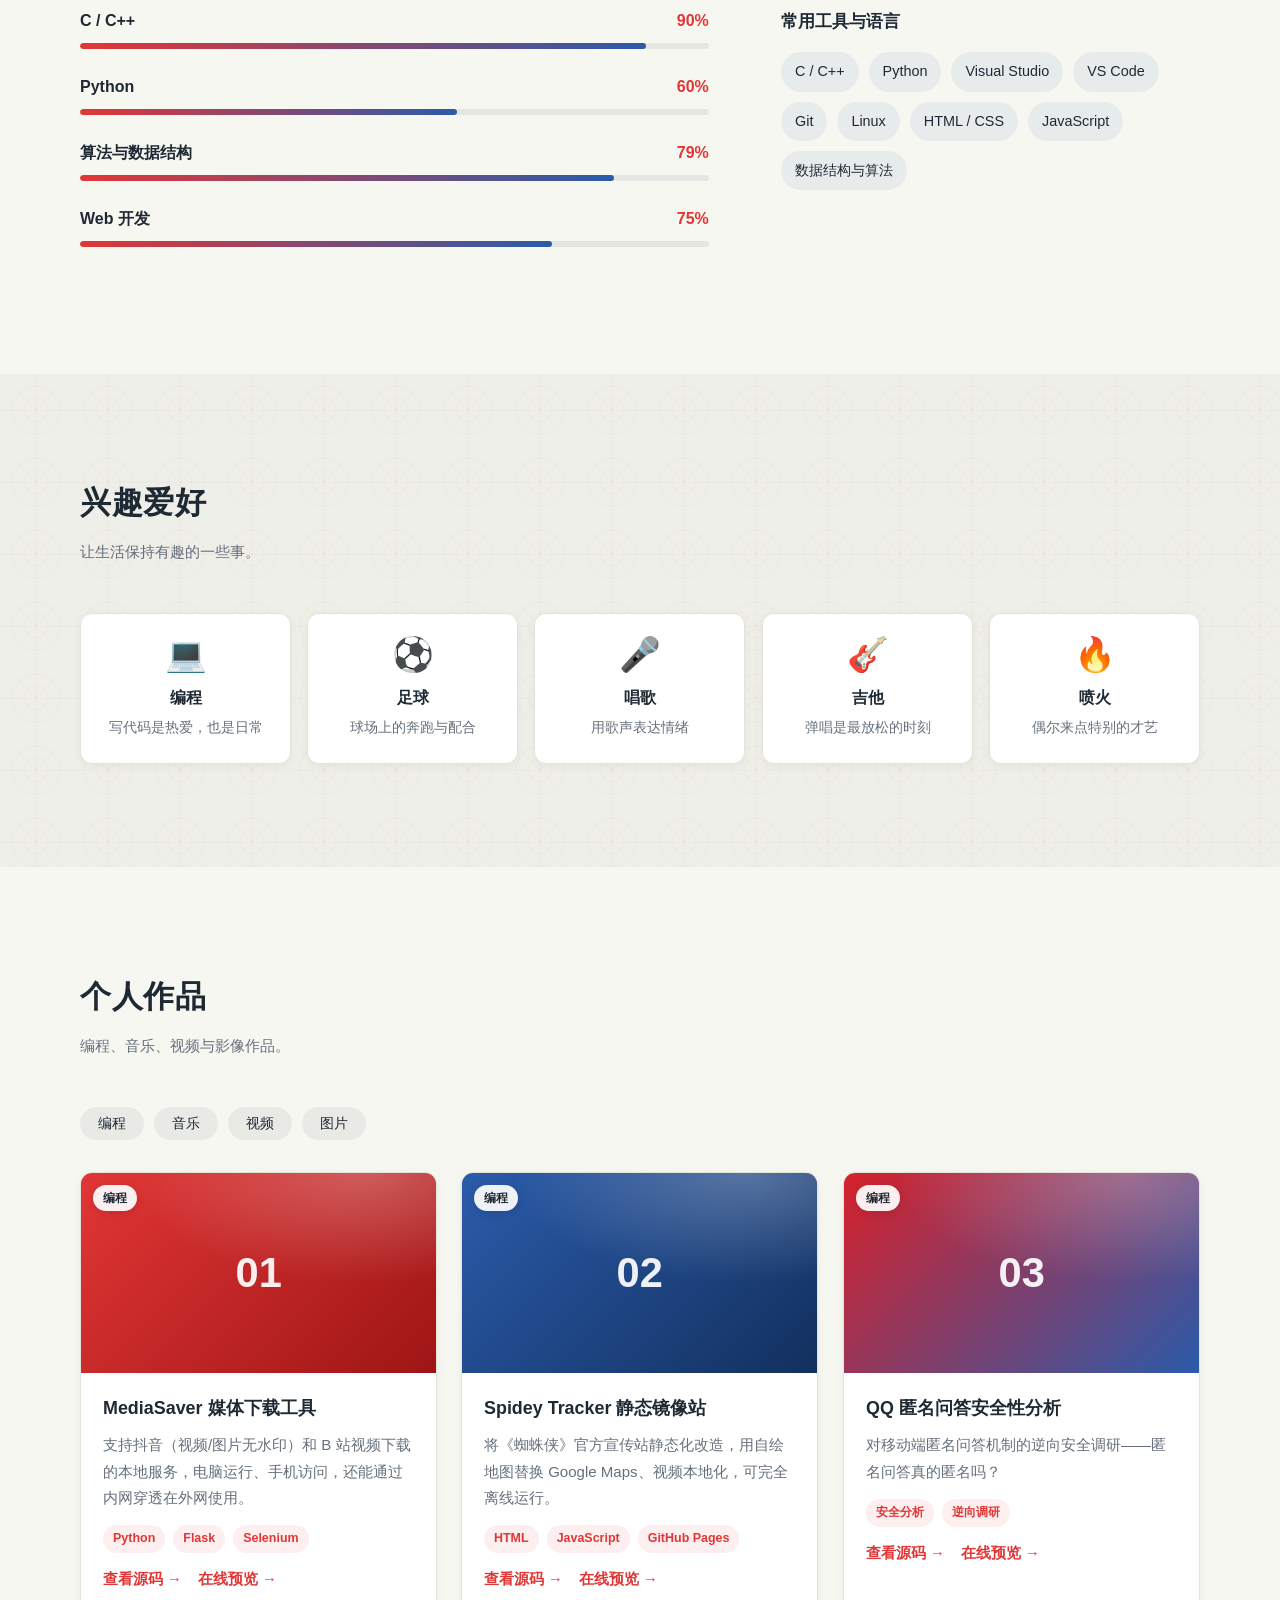
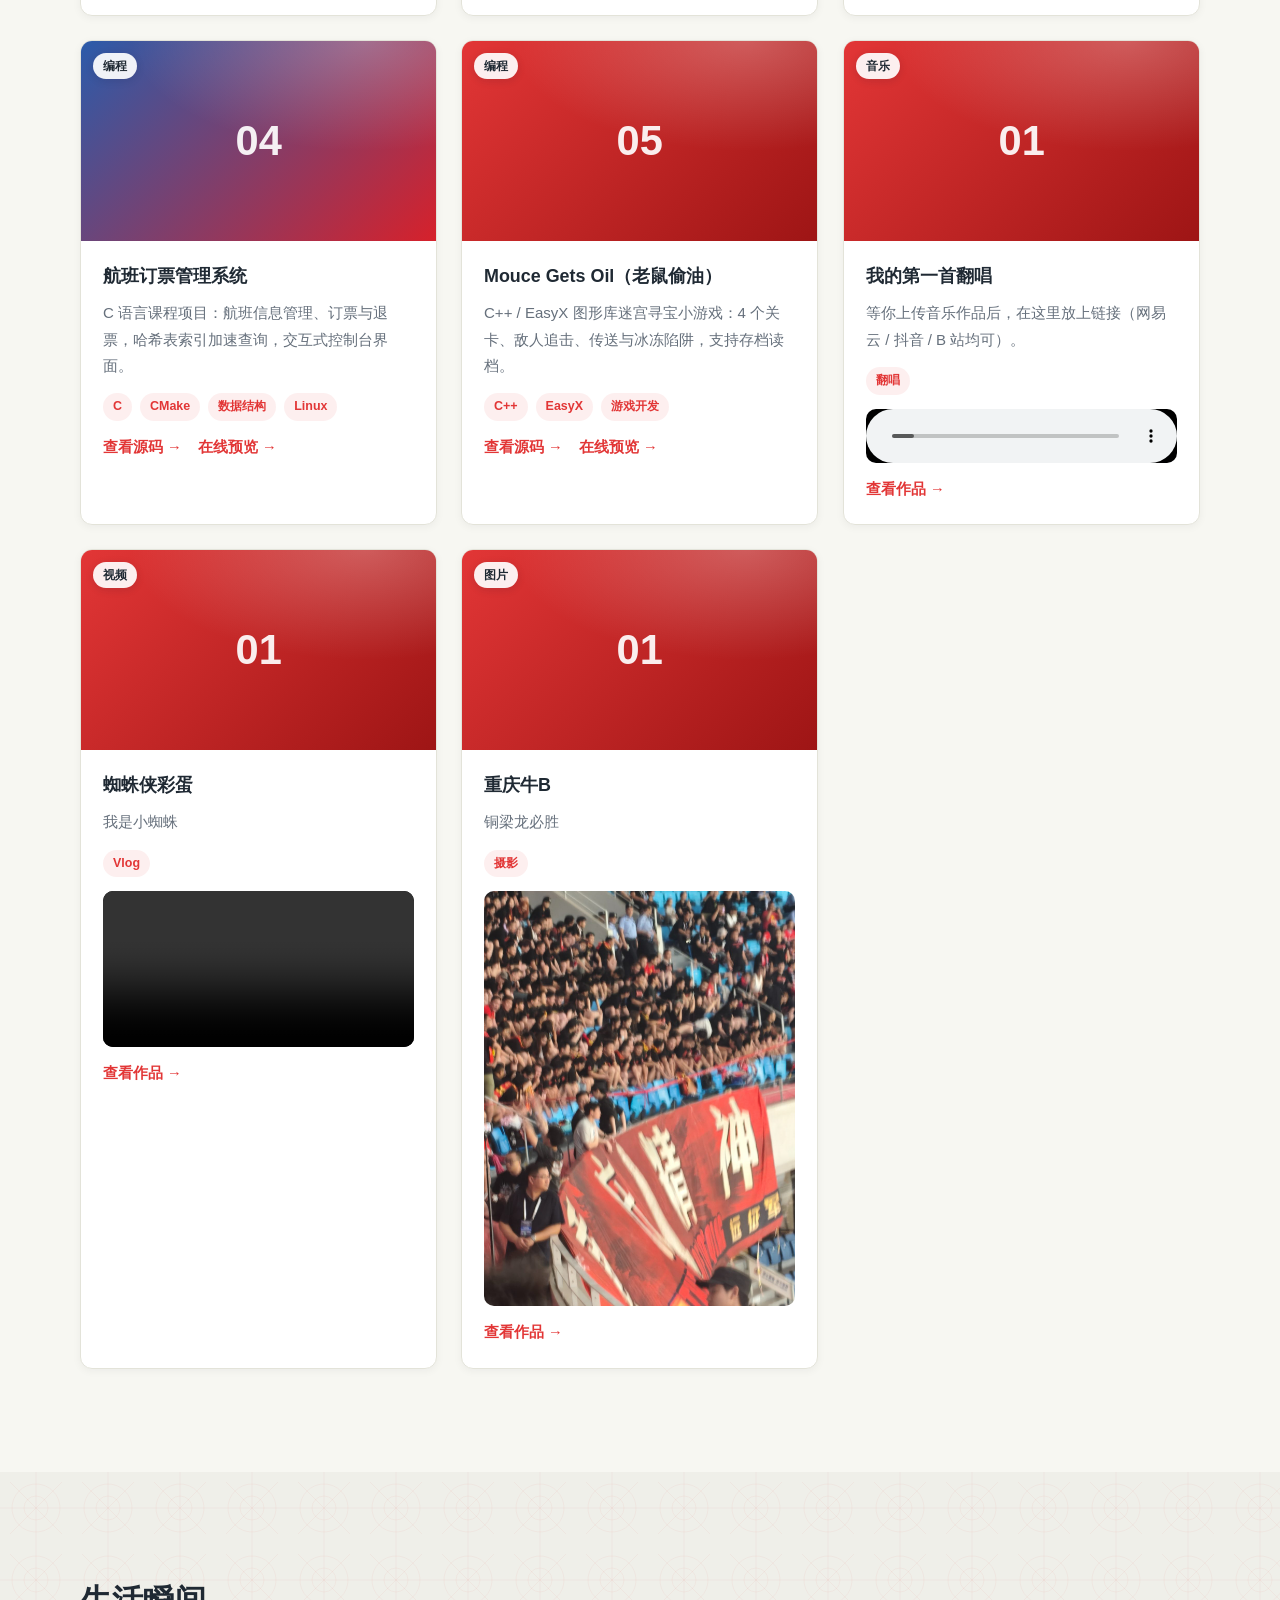
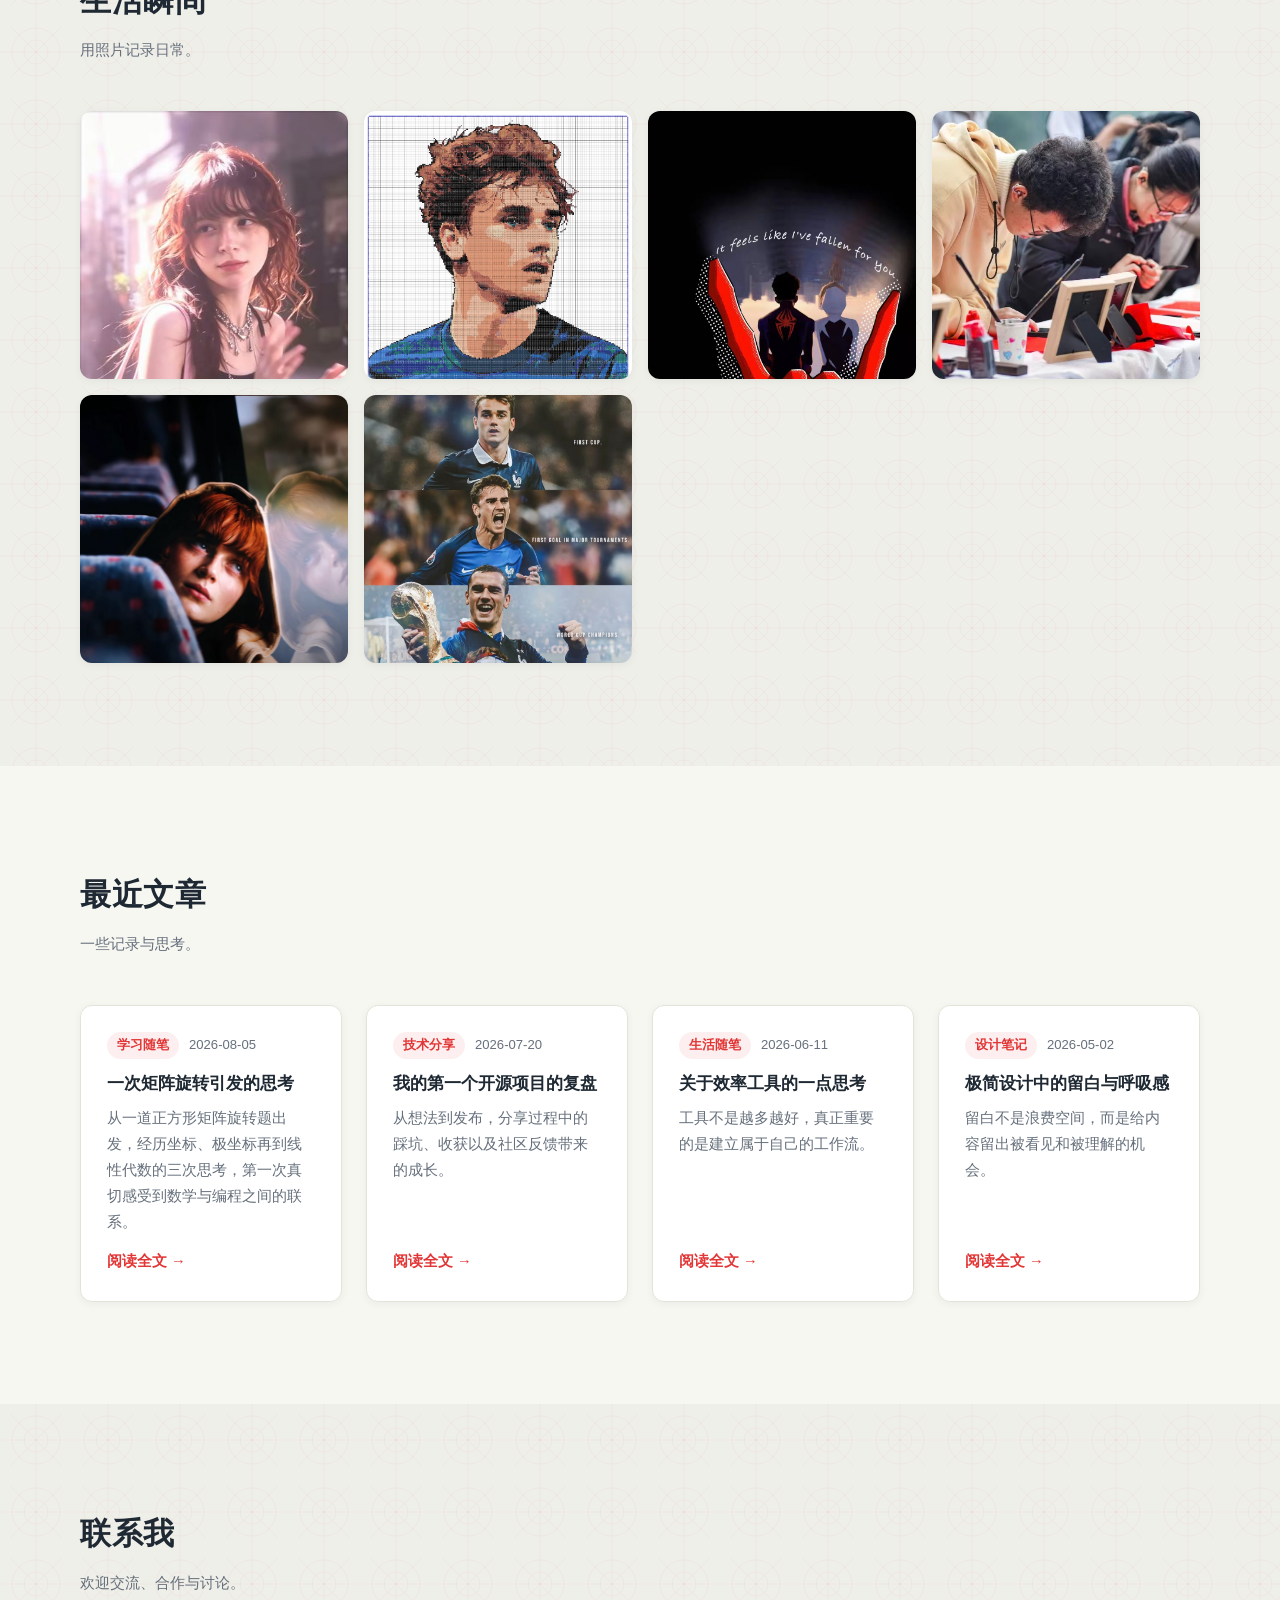
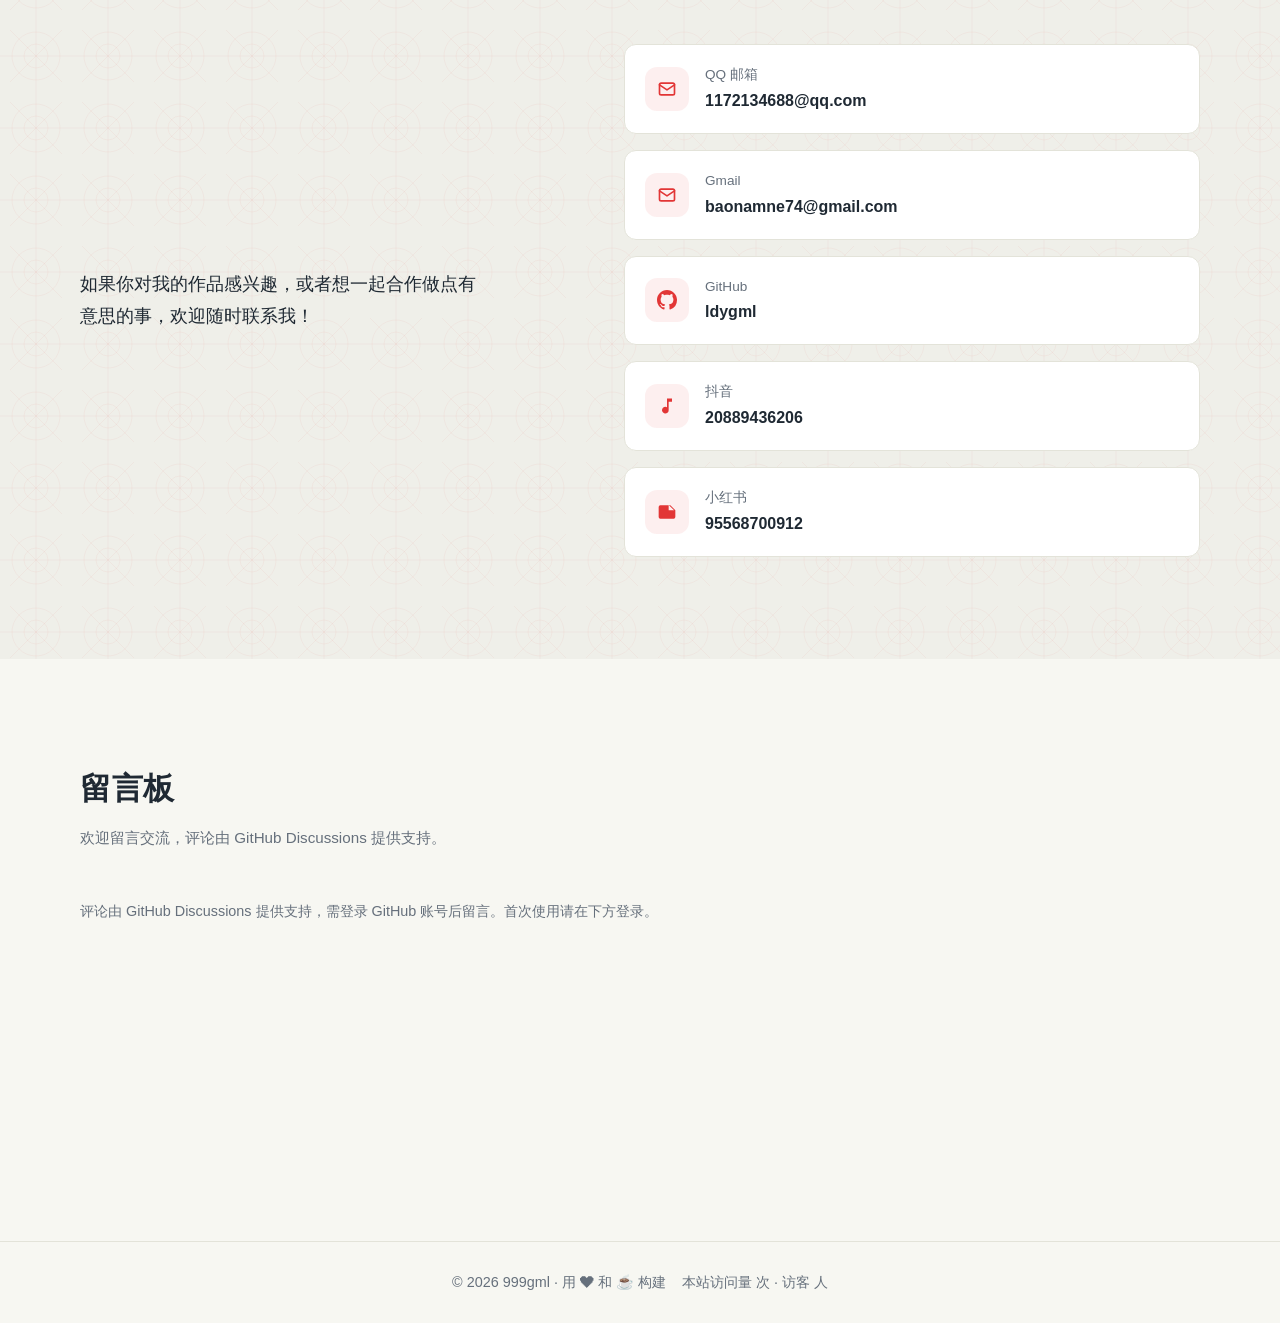
==== commit d7991706: "update site" ====
--- a/index.html
+++ b/index.html
@@ -65,21 +65,22 @@
       </button>
       <nav class="site-nav" id="siteNav" aria-label="主导航">
         <ul>
-          <li><a href="#about" class="nav-link active">关于</a></li>
-          <li><a href="#journey" class="nav-link">经历</a></li>
-          <li><a href="#honors" class="nav-link">荣誉</a></li>
-          <li><a href="#skills" class="nav-link">技能</a></li>
-          <li><a href="#projects" class="nav-link">作品</a></li>
-          <li><a href="games.html" class="nav-link">游戏</a></li>
-          <li><a href="#blog" class="nav-link">文章</a></li>
-          <li><a href="#contact" class="nav-link">联系</a></li>
-          <li><a href="#guestbook" class="nav-link">留言</a></li>
+          <li><a href="#about" class="nav-link active" data-i18n="nav.about">关于</a></li>
+          <li><a href="#journey" class="nav-link" data-i18n="nav.journey">经历</a></li>
+          <li><a href="#honors" class="nav-link" data-i18n="nav.honors">荣誉</a></li>
+          <li><a href="#skills" class="nav-link" data-i18n="nav.skills">技能</a></li>
+          <li><a href="#projects" class="nav-link" data-i18n="nav.projects">作品</a></li>
+          <li><a href="games.html" class="nav-link" data-i18n="nav.games">游戏</a></li>
+          <li><a href="#blog" class="nav-link" data-i18n="nav.blog">文章</a></li>
+          <li><a href="#contact" class="nav-link" data-i18n="nav.contact">联系</a></li>
+          <li><a href="#guestbook" class="nav-link" data-i18n="nav.guestbook">留言</a></li>
         </ul>
       </nav>
       <button class="search-btn" id="searchBtn" aria-label="搜索" title="搜索（Ctrl+K）">
         <svg viewBox="0 0 24 24" fill="none" stroke="currentColor" stroke-width="2" stroke-linecap="round"><circle cx="11" cy="11" r="7"/><path d="m21 21-4.3-4.3"/></svg>
       </button>
       <button class="theme-btn" id="themeBtn" aria-label="切换深色模式" title="切换深色/浅色模式">🌙</button>
+      <button class="theme-btn" id="langBtn" aria-label="切换语言" title="中 / EN">🌐</button>
     </div>
   </header>
 
@@ -91,17 +92,17 @@
       <canvas id="particles" aria-hidden="true"></canvas>
       <div class="container hero-content">
         <p class="hero-greeting reveal" id="hero-greeting">你好，我是 999gml</p>
-        <h1 class="hero-name reveal" id="hero-name">用代码与热爱，探索更大的世界。</h1>
+        <h1 class="hero-name reveal" id="hero-name" data-i18n="heroName">用代码与热爱，探索更大的世界。</h1>
         <p class="hero-sub reveal" id="hero-sub">Remember, with great power comes great responsibility.</p>
         <div class="hero-roles reveal" aria-live="polite">
           <span class="typed" id="typewriter"></span><span class="type-caret">|</span>
         </div>
         <div class="hero-actions reveal">
-          <a href="#projects" class="btn btn-primary">查看作品</a>
-          <a href="#contact" class="btn btn-ghost">联系我</a>
-        </div>
-      </div>
-      <a href="#about" class="scroll-hint" aria-label="向下滚动">
+          <a href="#projects" class="btn btn-primary" data-i18n="viewWorks">查看作品</a>
+          <a href="#contact" class="btn btn-ghost" data-i18n="contactMe">联系我</a>
+        </div>
+      </div>
+      <a href="#about" class="scroll-hint" aria-label="向下滚动" data-i18n-aria="scrollHint">
         <span class="mouse"><span class="wheel"></span></span>
       </a>
     </section>
@@ -247,13 +248,13 @@
 
   <!-- 站内搜索弹窗 -->
   <div class="search-modal" id="searchModal" aria-hidden="true">
-    <div class="search-box" role="dialog" aria-label="站内搜索">
+    <div class="search-box" role="dialog" aria-label="站内搜索" data-i18n-aria="searchModal">
       <div class="search-input-wrap">
-        <input type="text" id="searchInput" placeholder="搜索作品、文章…（Ctrl+K）" autocomplete="off" />
+        <input type="text" id="searchInput" placeholder="搜索作品、文章…（Ctrl+K）" autocomplete="off" data-i18n-placeholder="searchPlaceholder" />
         <button class="search-close" id="searchClose" aria-label="关闭">×</button>
       </div>
       <div class="search-results" id="searchResults"></div>
-      <p class="search-hint">Enter 打开第一条结果 · Esc 关闭</p>
+      <p class="search-hint" data-i18n="searchHint">Enter 打开第一条结果 · Esc 关闭</p>
     </div>
   </div>
 
@@ -309,13 +310,13 @@
   <!-- ================= 页脚 ================= -->
   <footer class="site-footer">
     <div class="container footer-wrap">
-      <p>© <span id="year">2026</span> <span id="footer-name">999gml</span> · 用 ❤ 和 ☕ 构建</p>
+      <p>© <span id="year">2026</span> <span id="footer-name">999gml</span> · <span data-i18n="builtWith">用 ❤ 和 ☕ 构建</span></p>
       <p class="site-stats">
-        <span id="busuanzi_container_site_pv">本站访问量 <span id="busuanzi_value_site_pv"></span> 次</span>
+        <span id="busuanzi_container_site_pv" data-i18n-html="pv">本站访问量 <span id="busuanzi_value_site_pv"></span> 次</span>
         ·
-        <span id="busuanzi_container_site_uv">访客 <span id="busuanzi_value_site_uv"></span> 人</span>
+        <span id="busuanzi_container_site_uv" data-i18n-html="uv">访客 <span id="busuanzi_value_site_uv"></span> 人</span>
       </p>
-      <button class="to-top" id="toTop" aria-label="回到顶部">↑</button>
+      <button class="to-top" id="toTop" aria-label="回到顶部" data-i18n-aria="toTop">↑</button>
     </div>
   </footer>
 
@@ -340,7 +341,10 @@
   <script async src="https://busuanzi.ibruce.info/busuanzi/2.3/busuanzi.pure.mini.js"></script>
 
   <script src="js/content.js"></script>
+  <script src="js/content-en.js"></script>
+  <script src="js/i18n.js"></script>
   <script src="js/main.js"></script>
   <script src="js/chat.js"></script>
+  <script src="js/giscus-theme.js"></script>
 </body>
 </html>
--- a/css/style.css
+++ b/css/style.css
@@ -1563,4 +1563,19 @@
   font-style: italic;
   text-align: center;
   padding: 4px 10px;
-}+}
+/* ---------- Mascot chat: copy button ---------- */
+.chat-copy {
+  display: block;
+  margin-top: 6px;
+  border: 1px solid rgba(31, 41, 51, 0.18);
+  background: rgba(255, 255, 255, 0.6);
+  color: var(--text-soft, #7b8794);
+  font-size: 11px;
+  line-height: 1;
+  padding: 4px 8px;
+  border-radius: 999px;
+  cursor: pointer;
+  transition: background 0.2s ease, color 0.2s ease;
+}
+.chat-copy:hover { background: #eef2ff; color: #6366f1; }
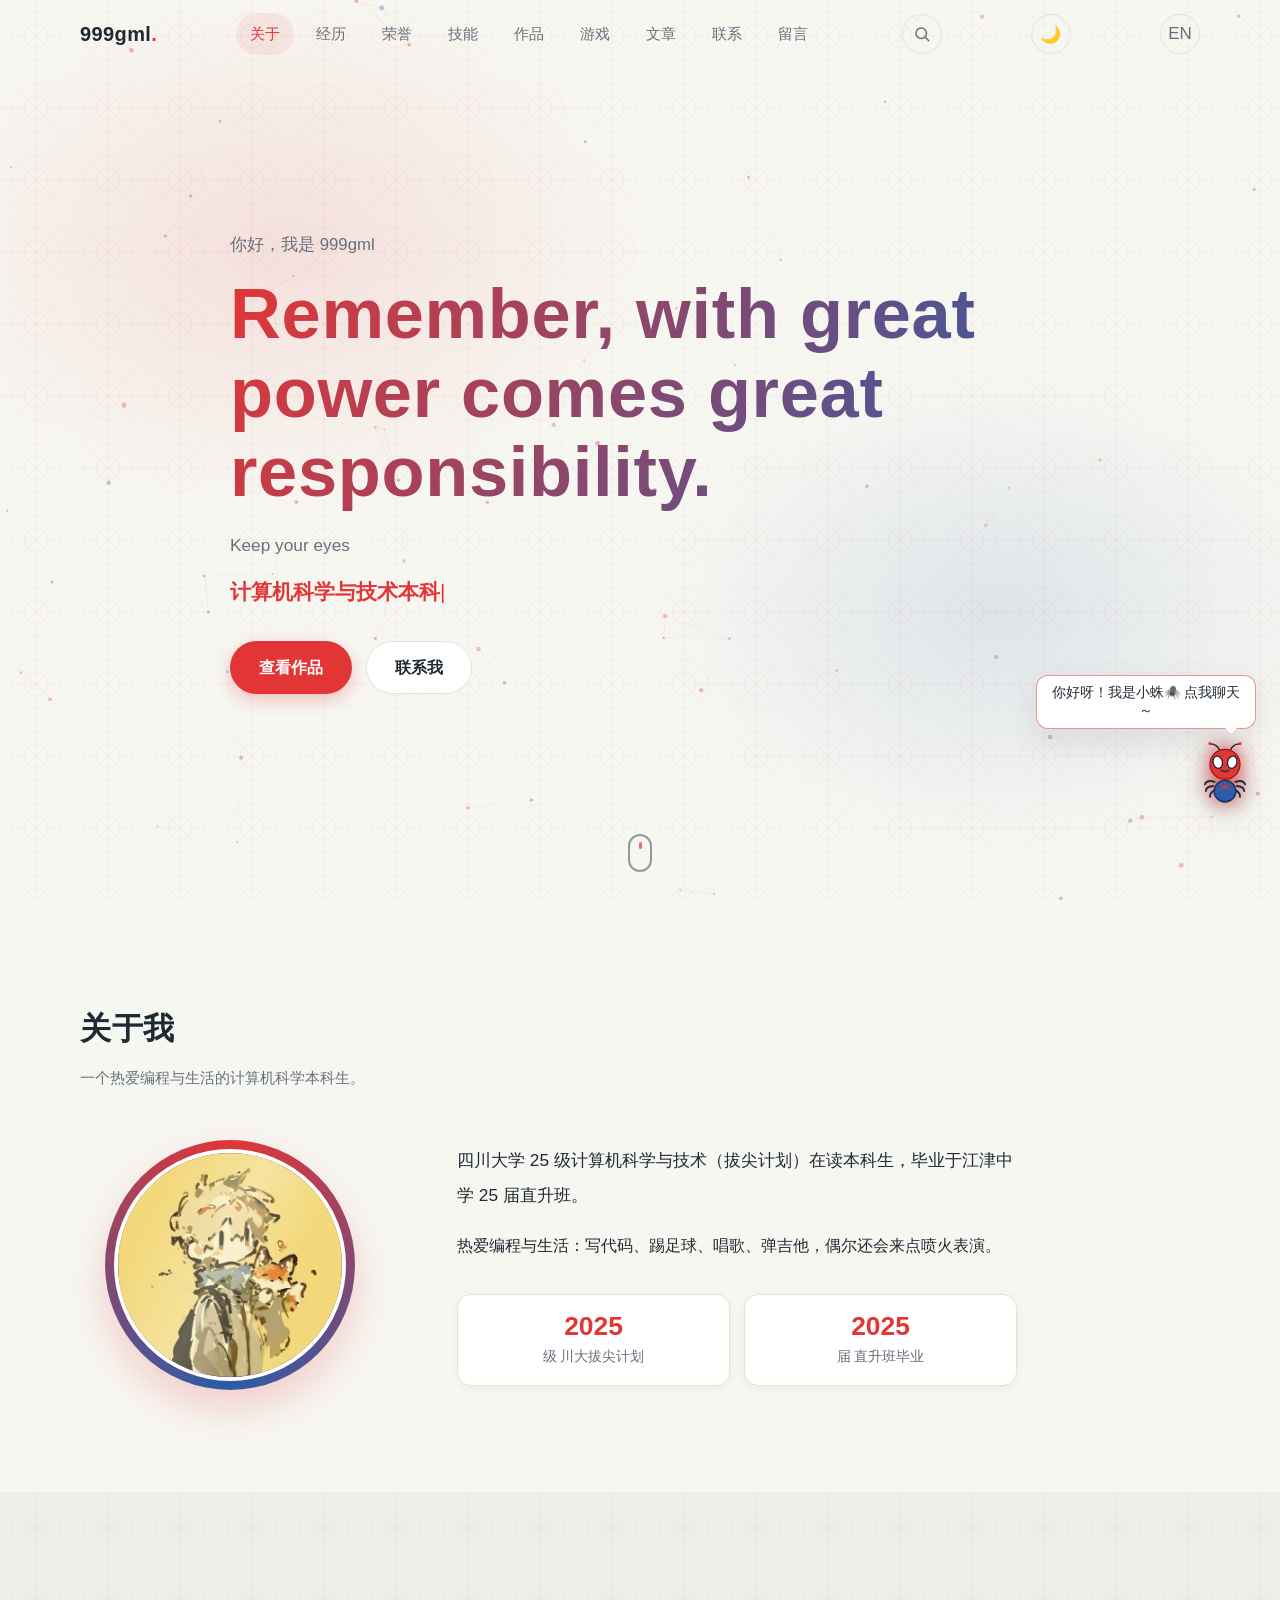
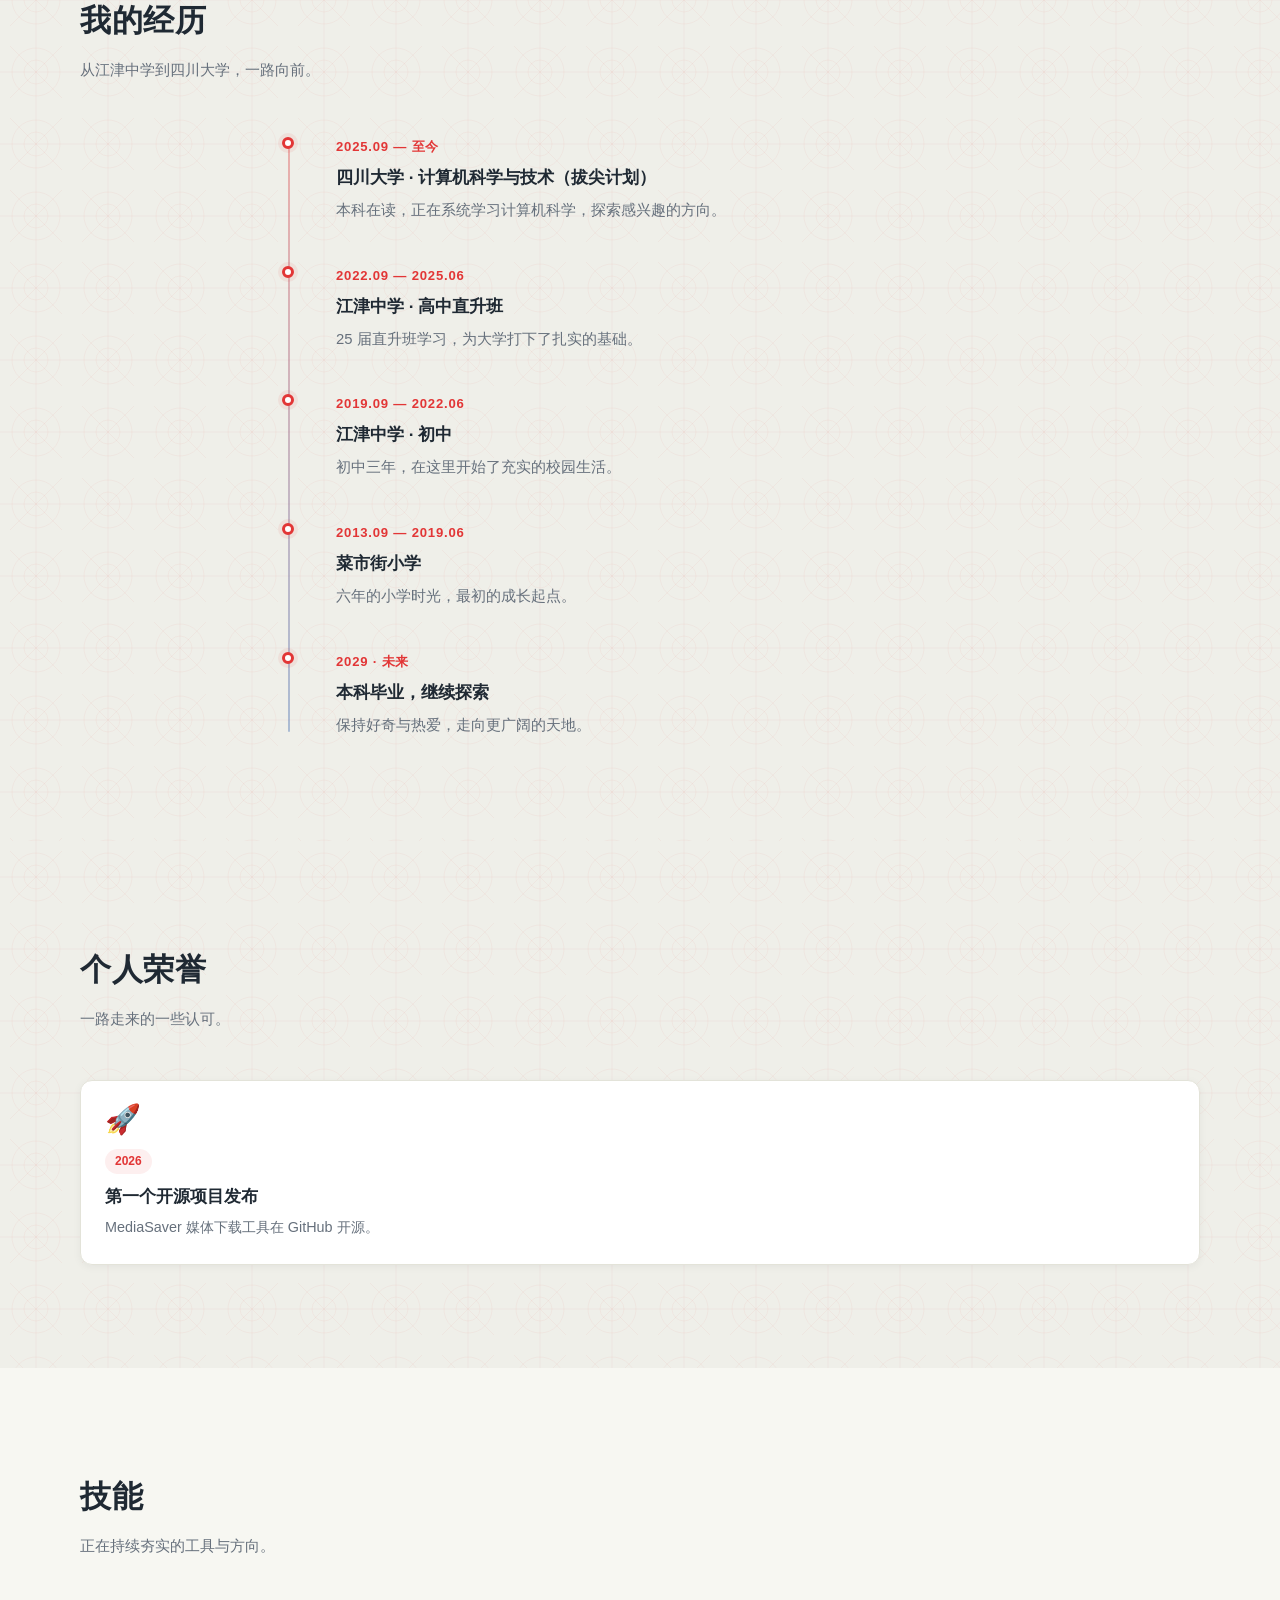
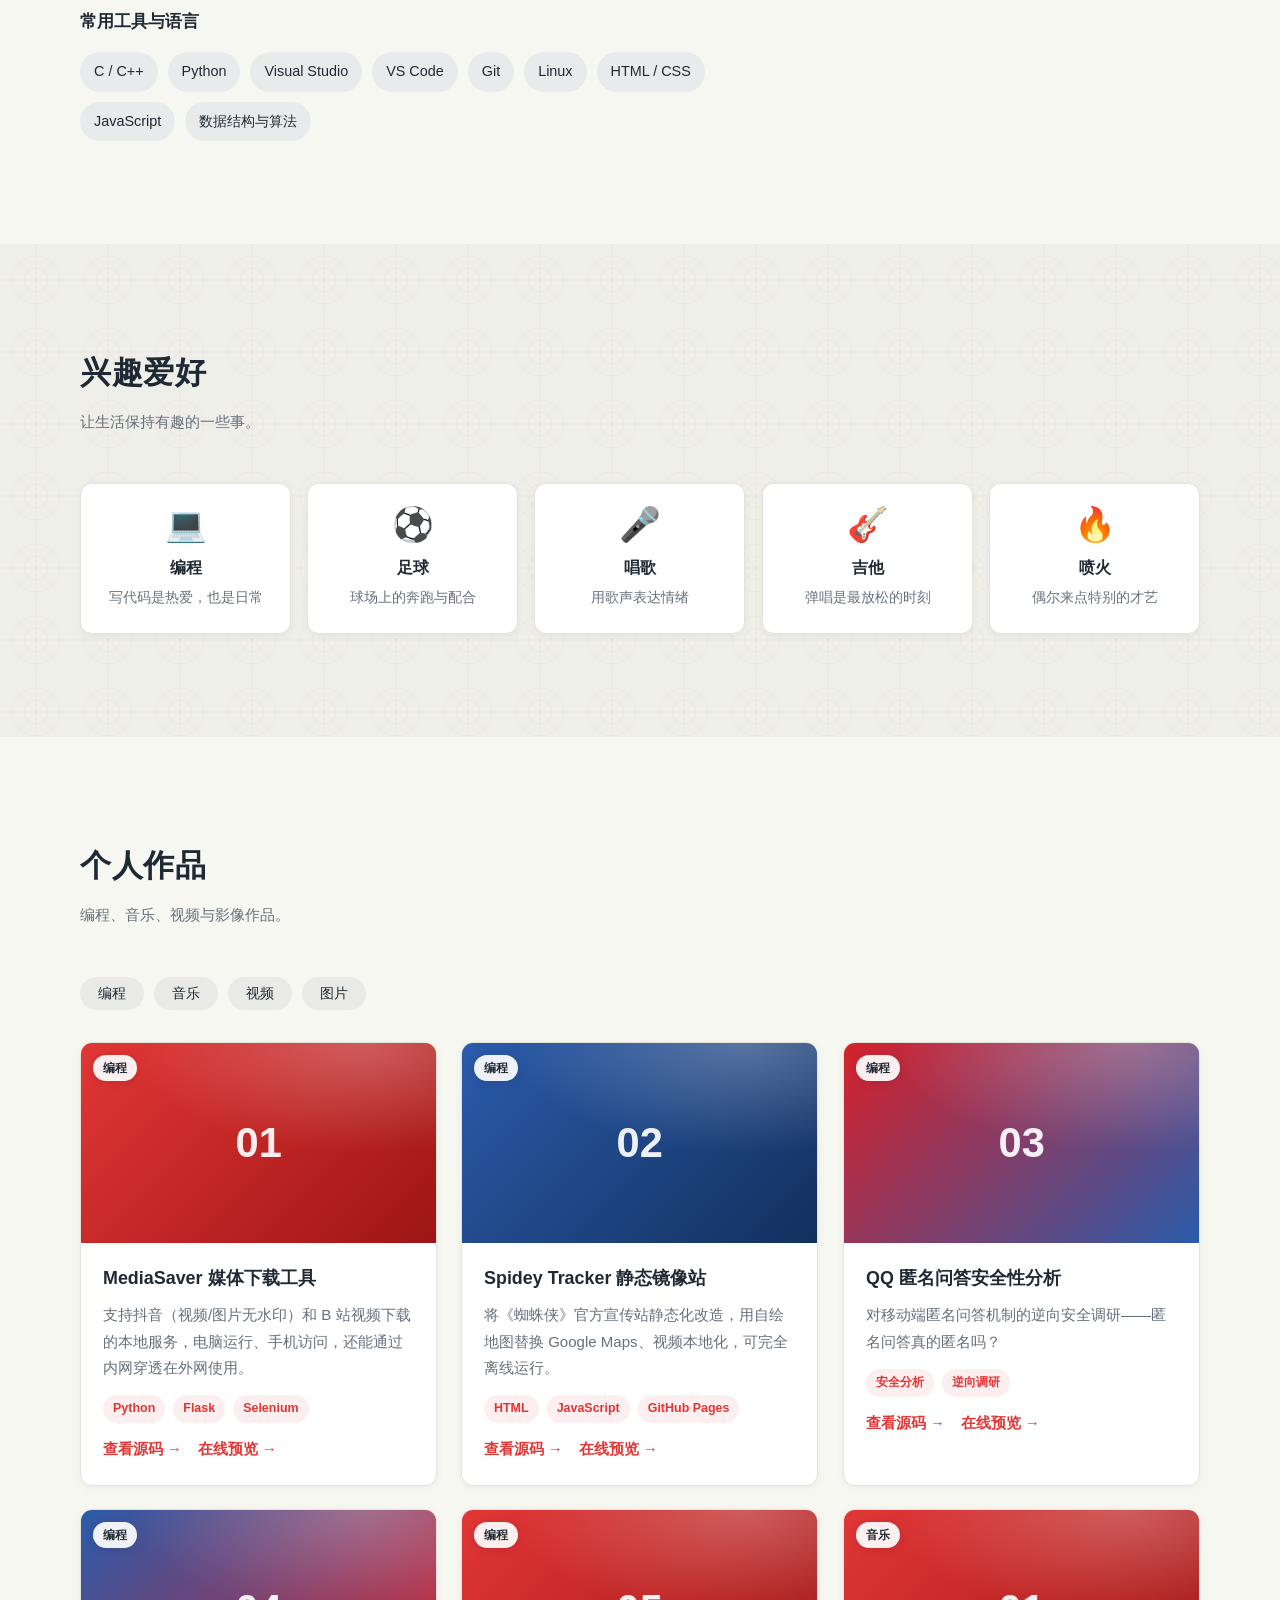
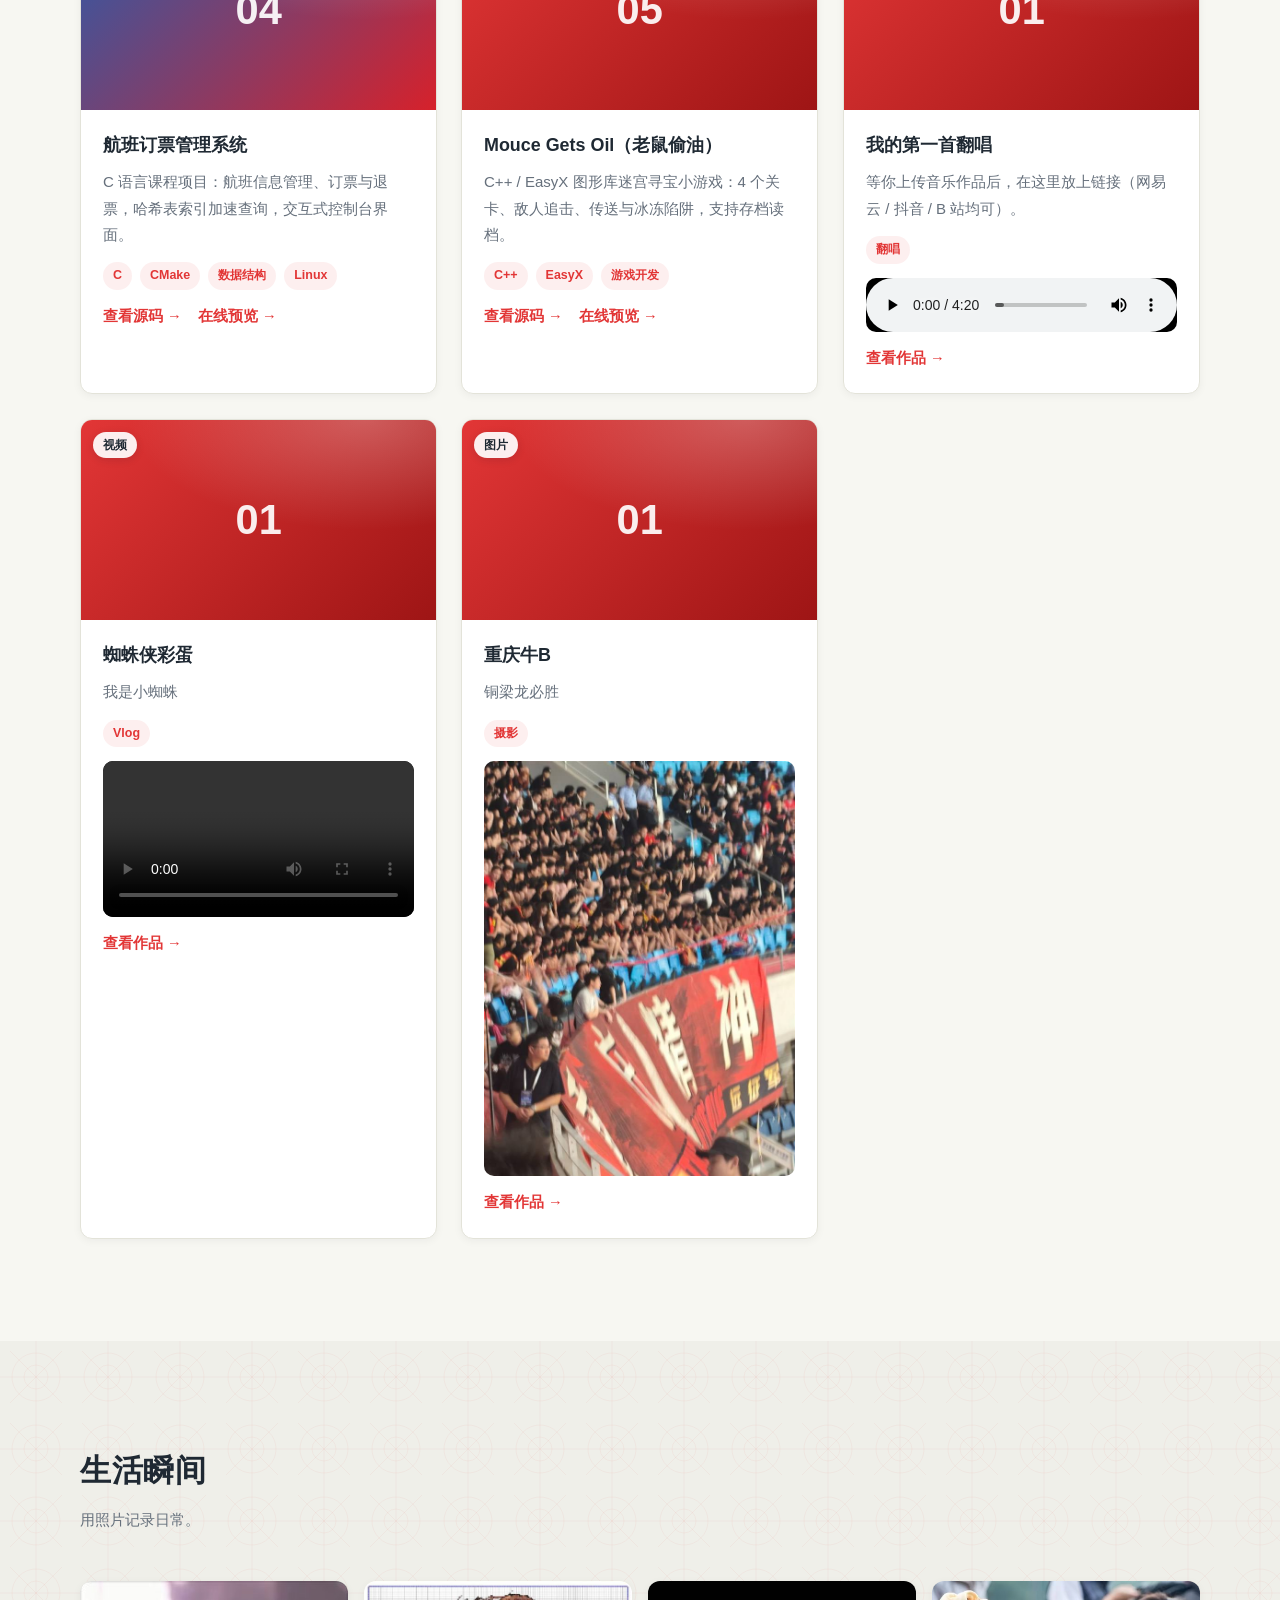
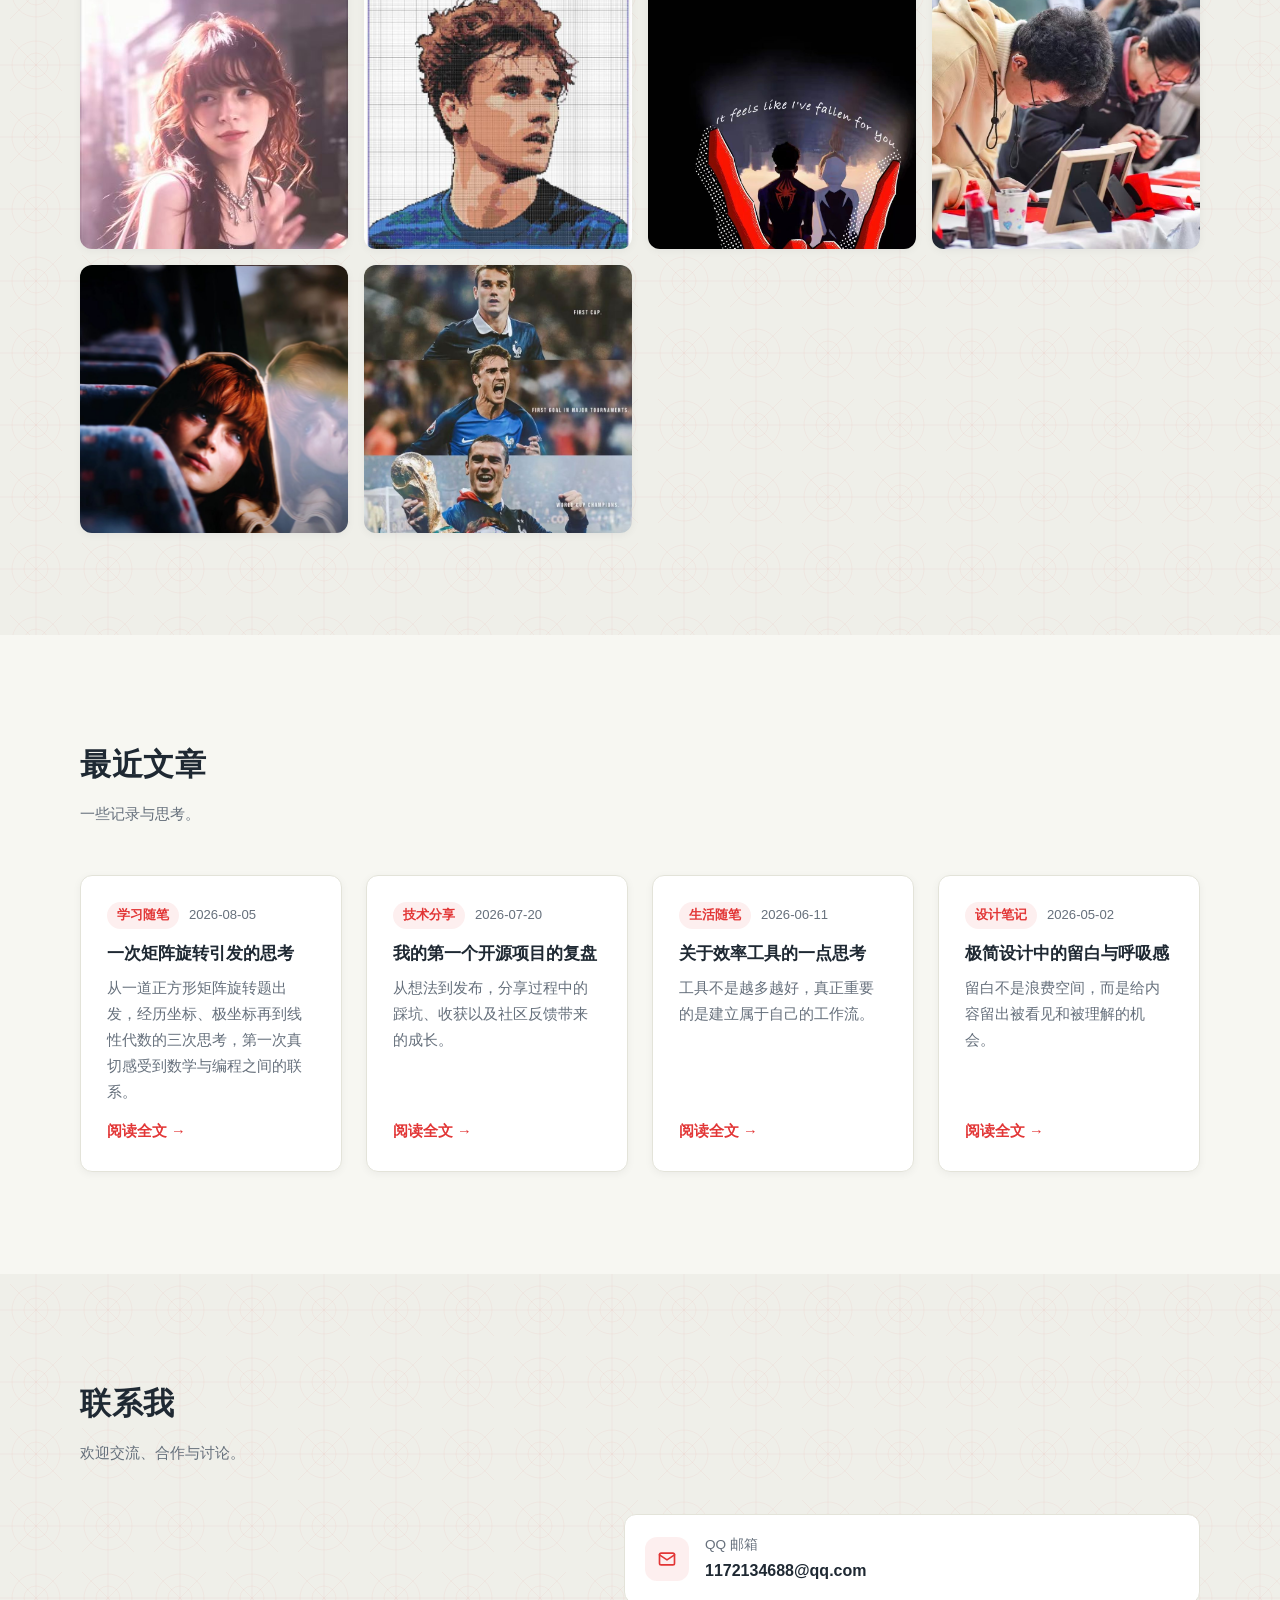
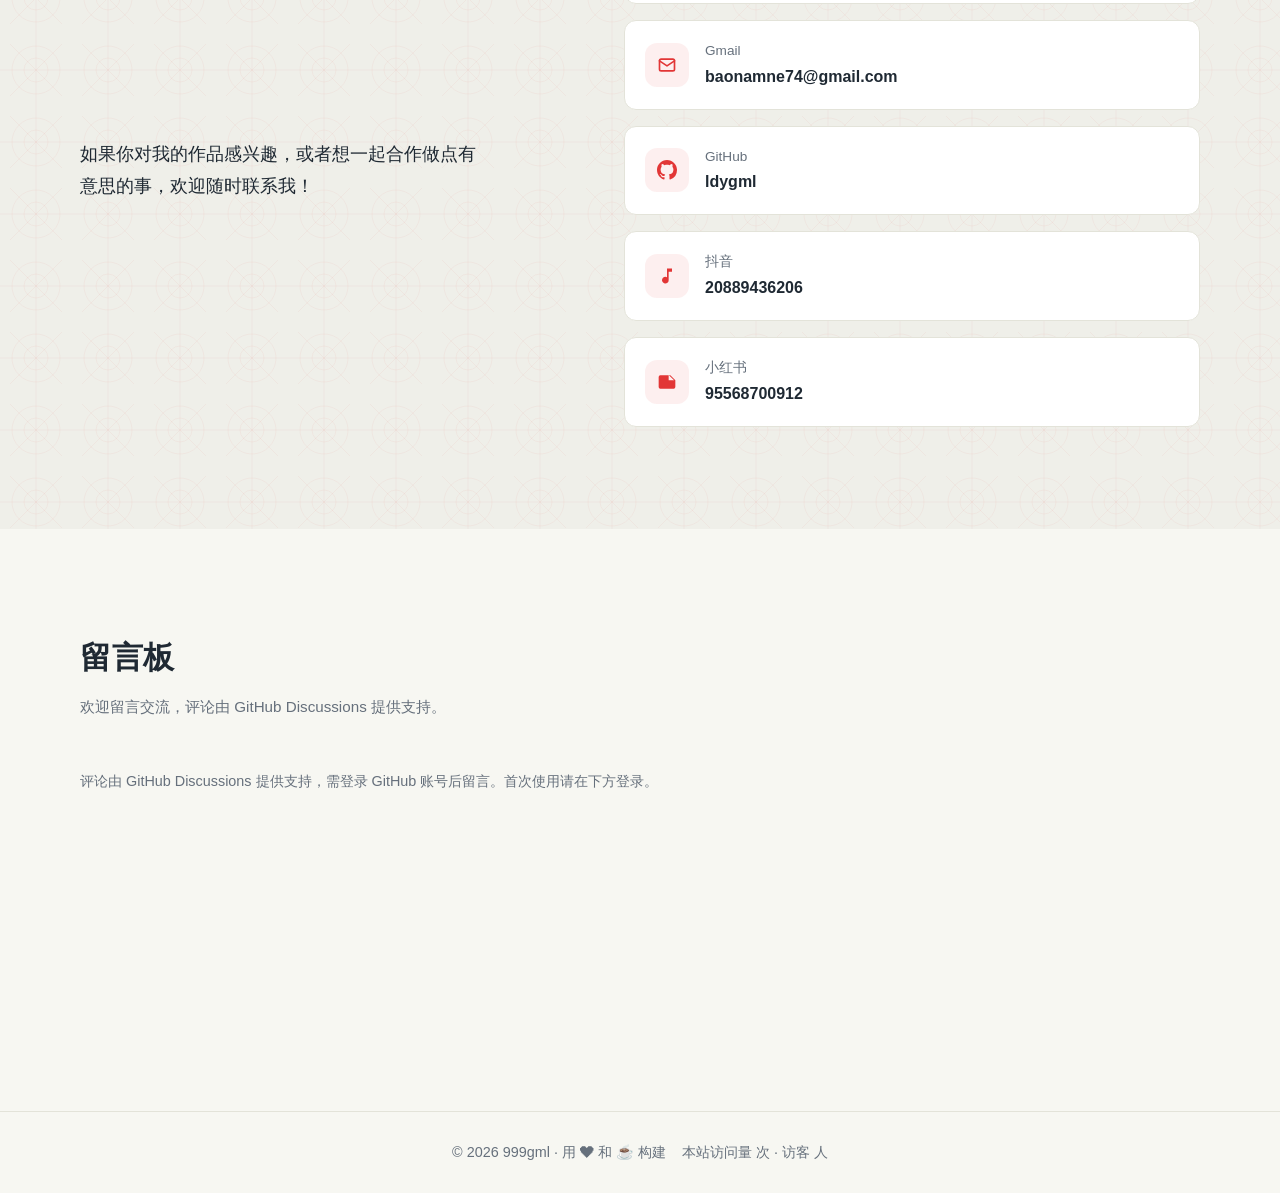
==== commit 8653912a: "update site" ====
--- a/index.html
+++ b/index.html
@@ -160,8 +160,7 @@
           <h2 id="head-skills-title">技能</h2>
           <p class="section-sub" id="head-skills-sub"></p>
         </div>
-        <div class="skills-wrap">
-          <div class="skill-bars reveal" id="skill-bars"></div>
+        <div class="skills-wrap skills-wrap-single">
           <div class="skill-tags reveal">
             <h3 id="skills-heading">常用工具与语言</h3>
             <div class="tags" id="skill-tags"></div>
